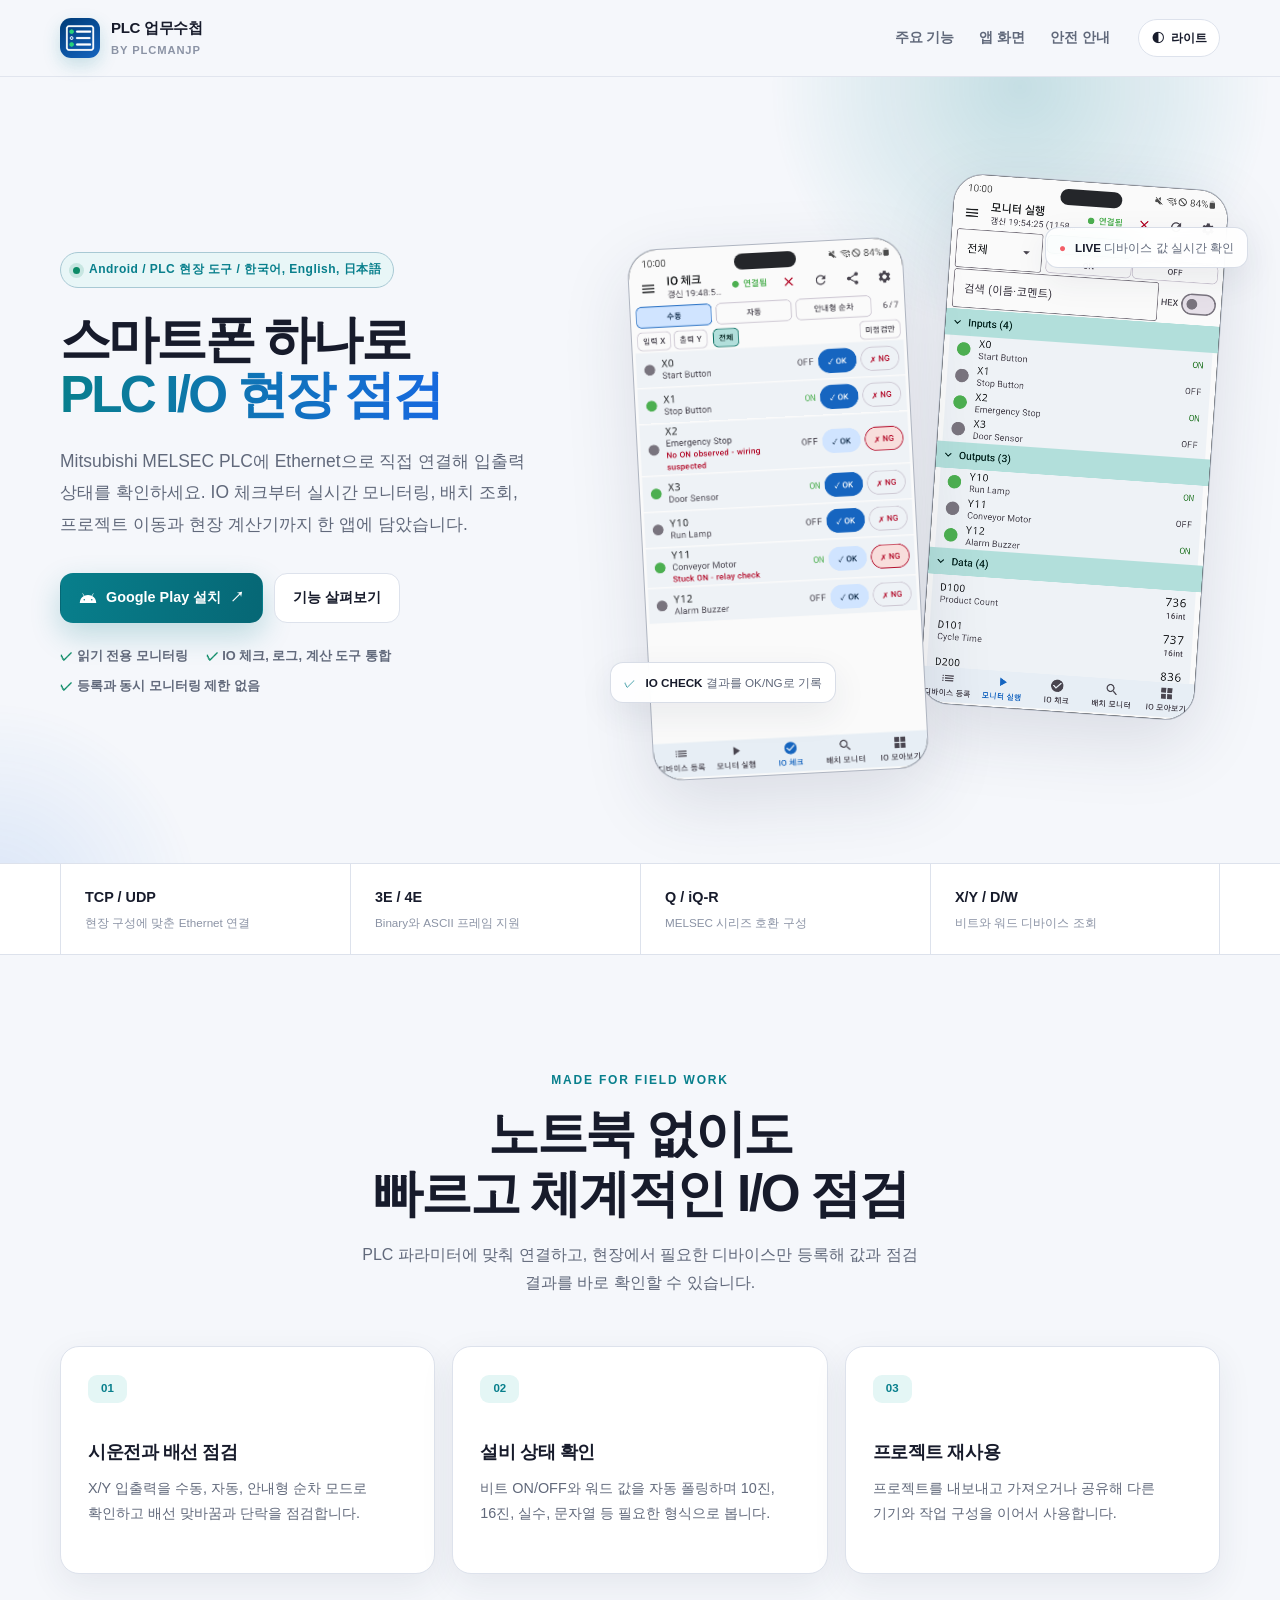
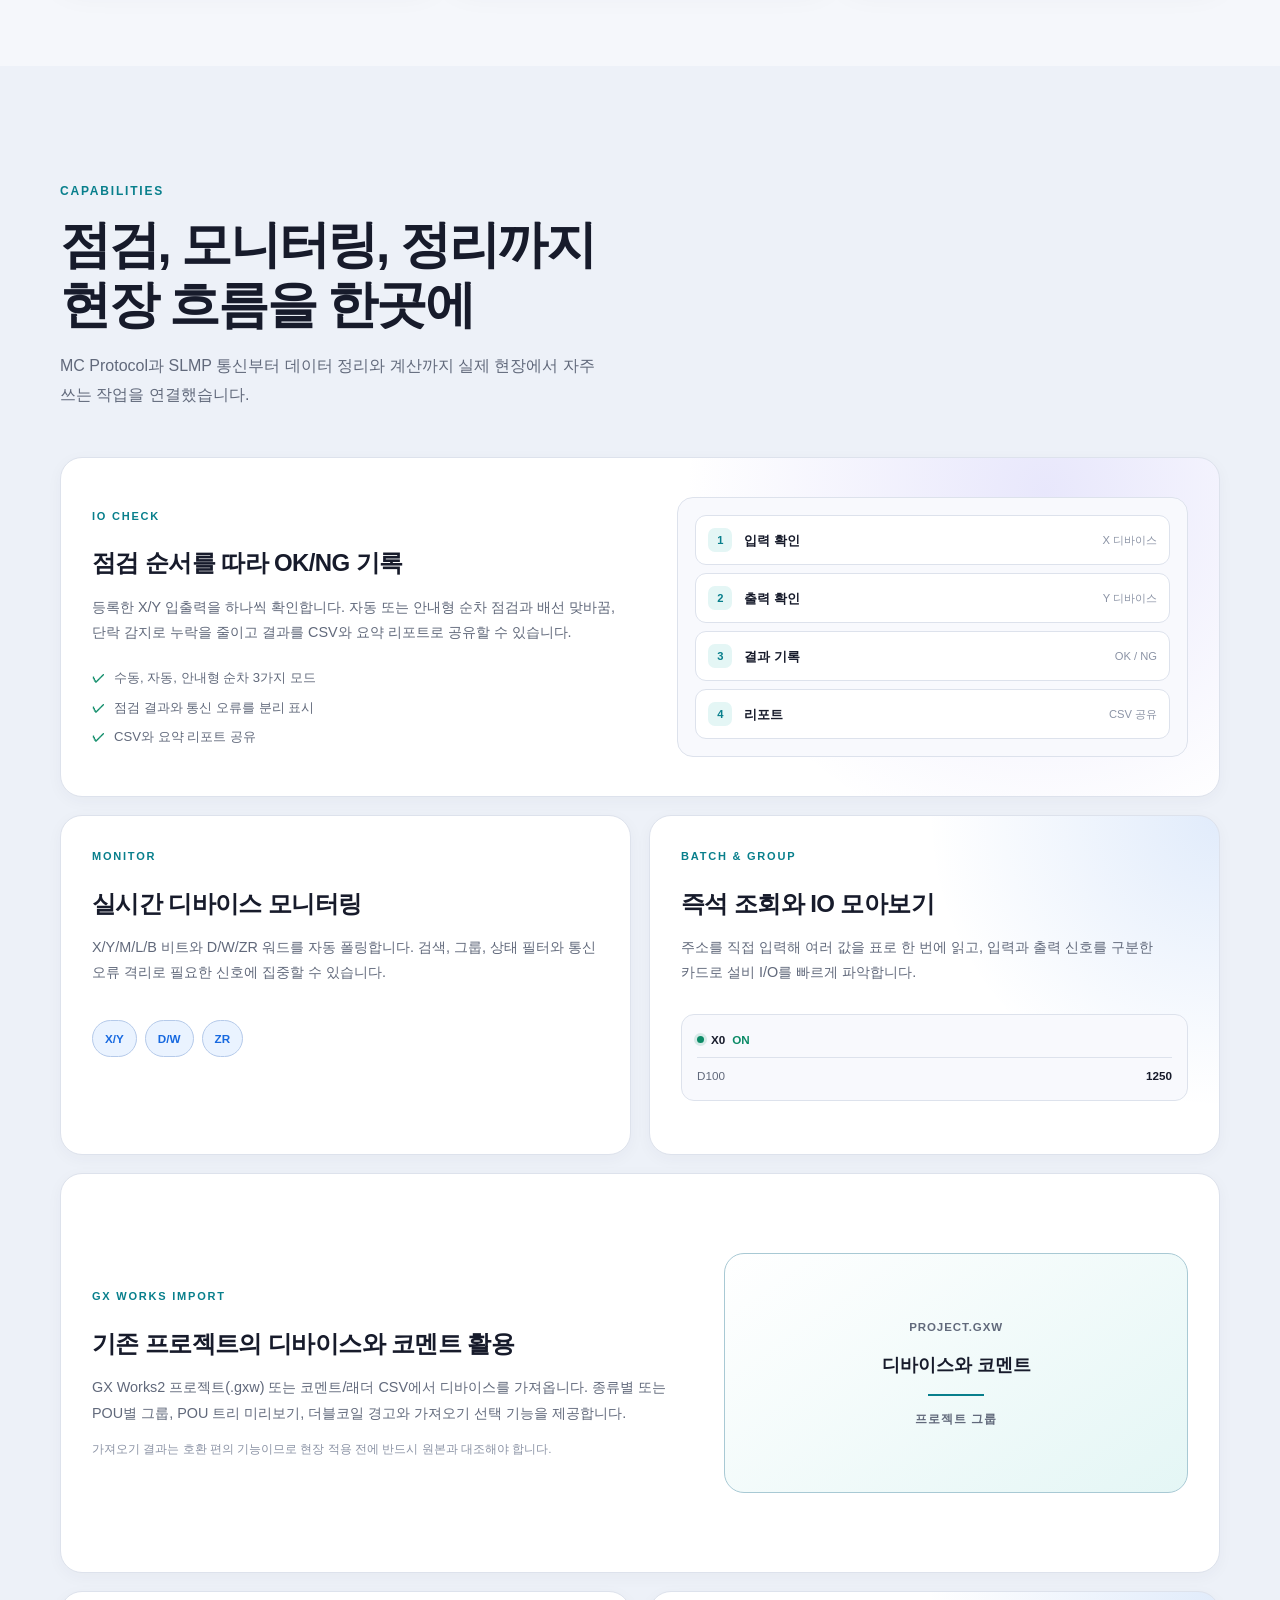
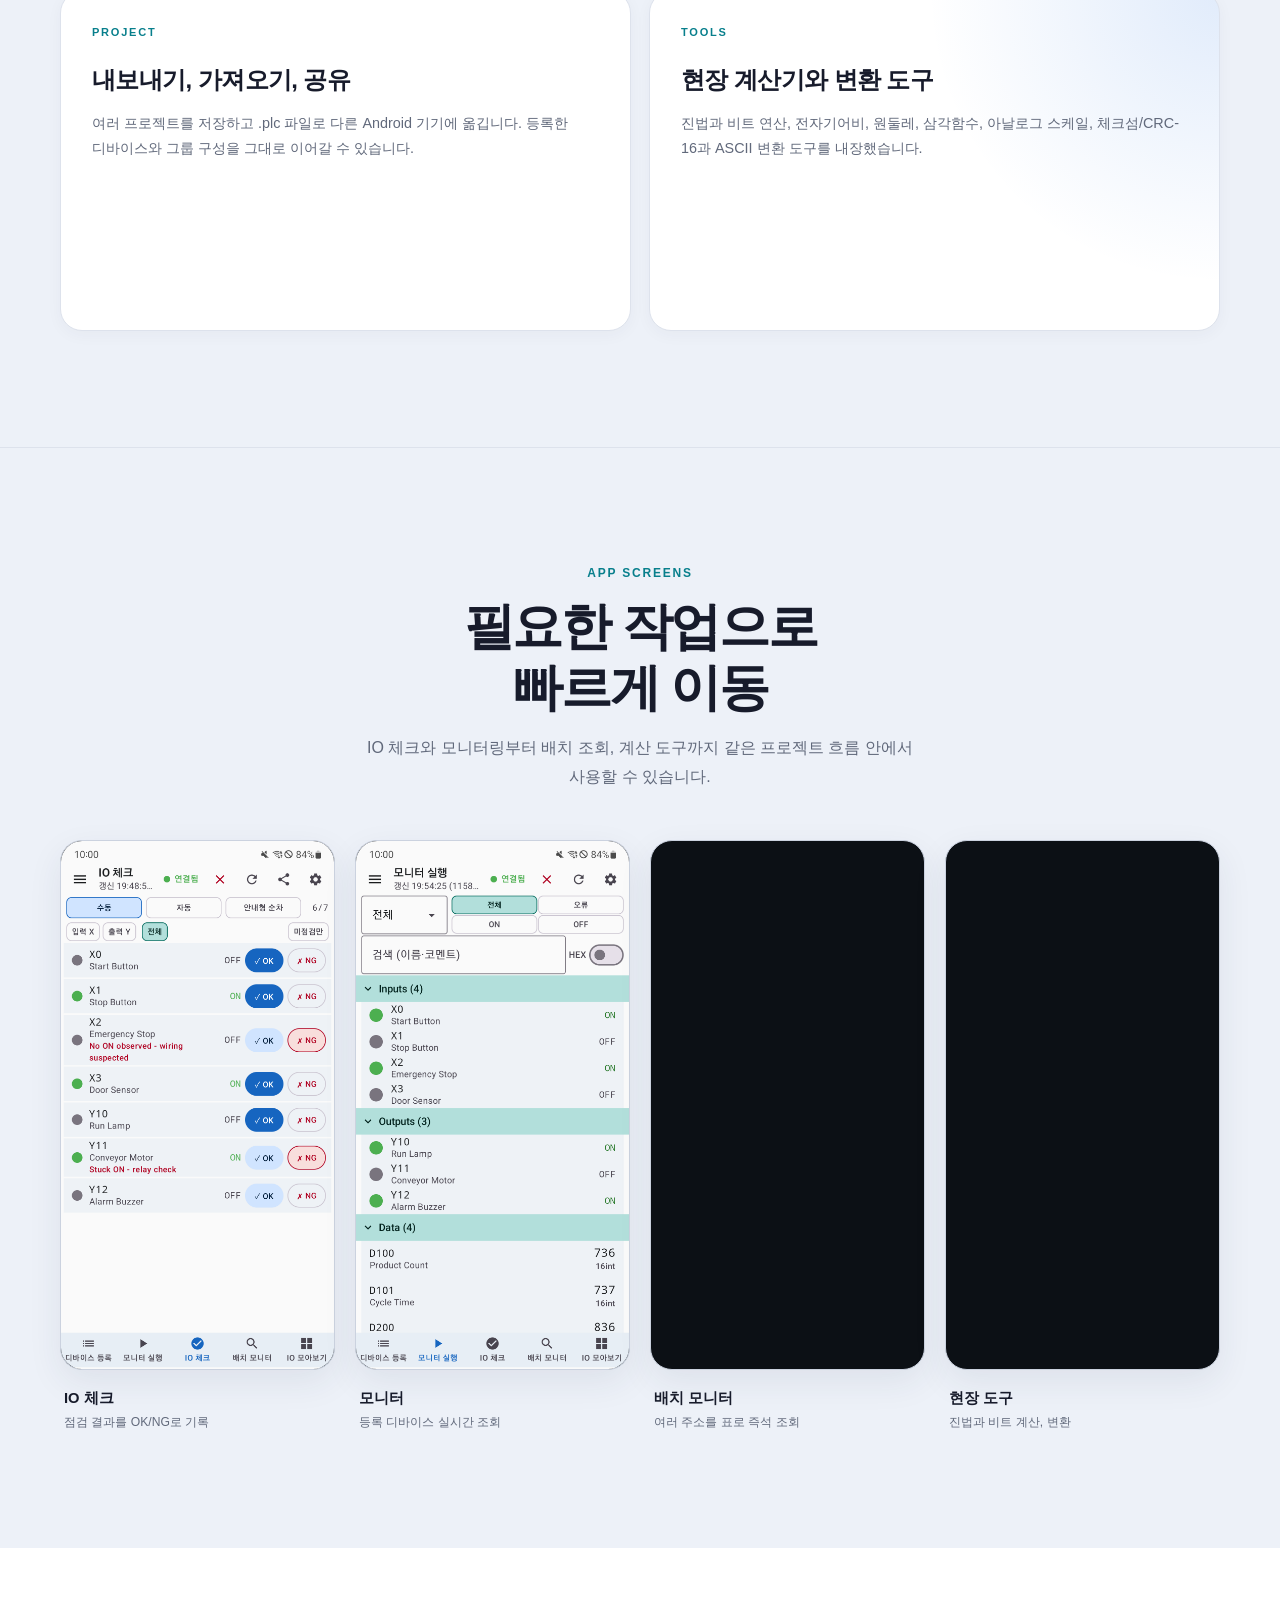
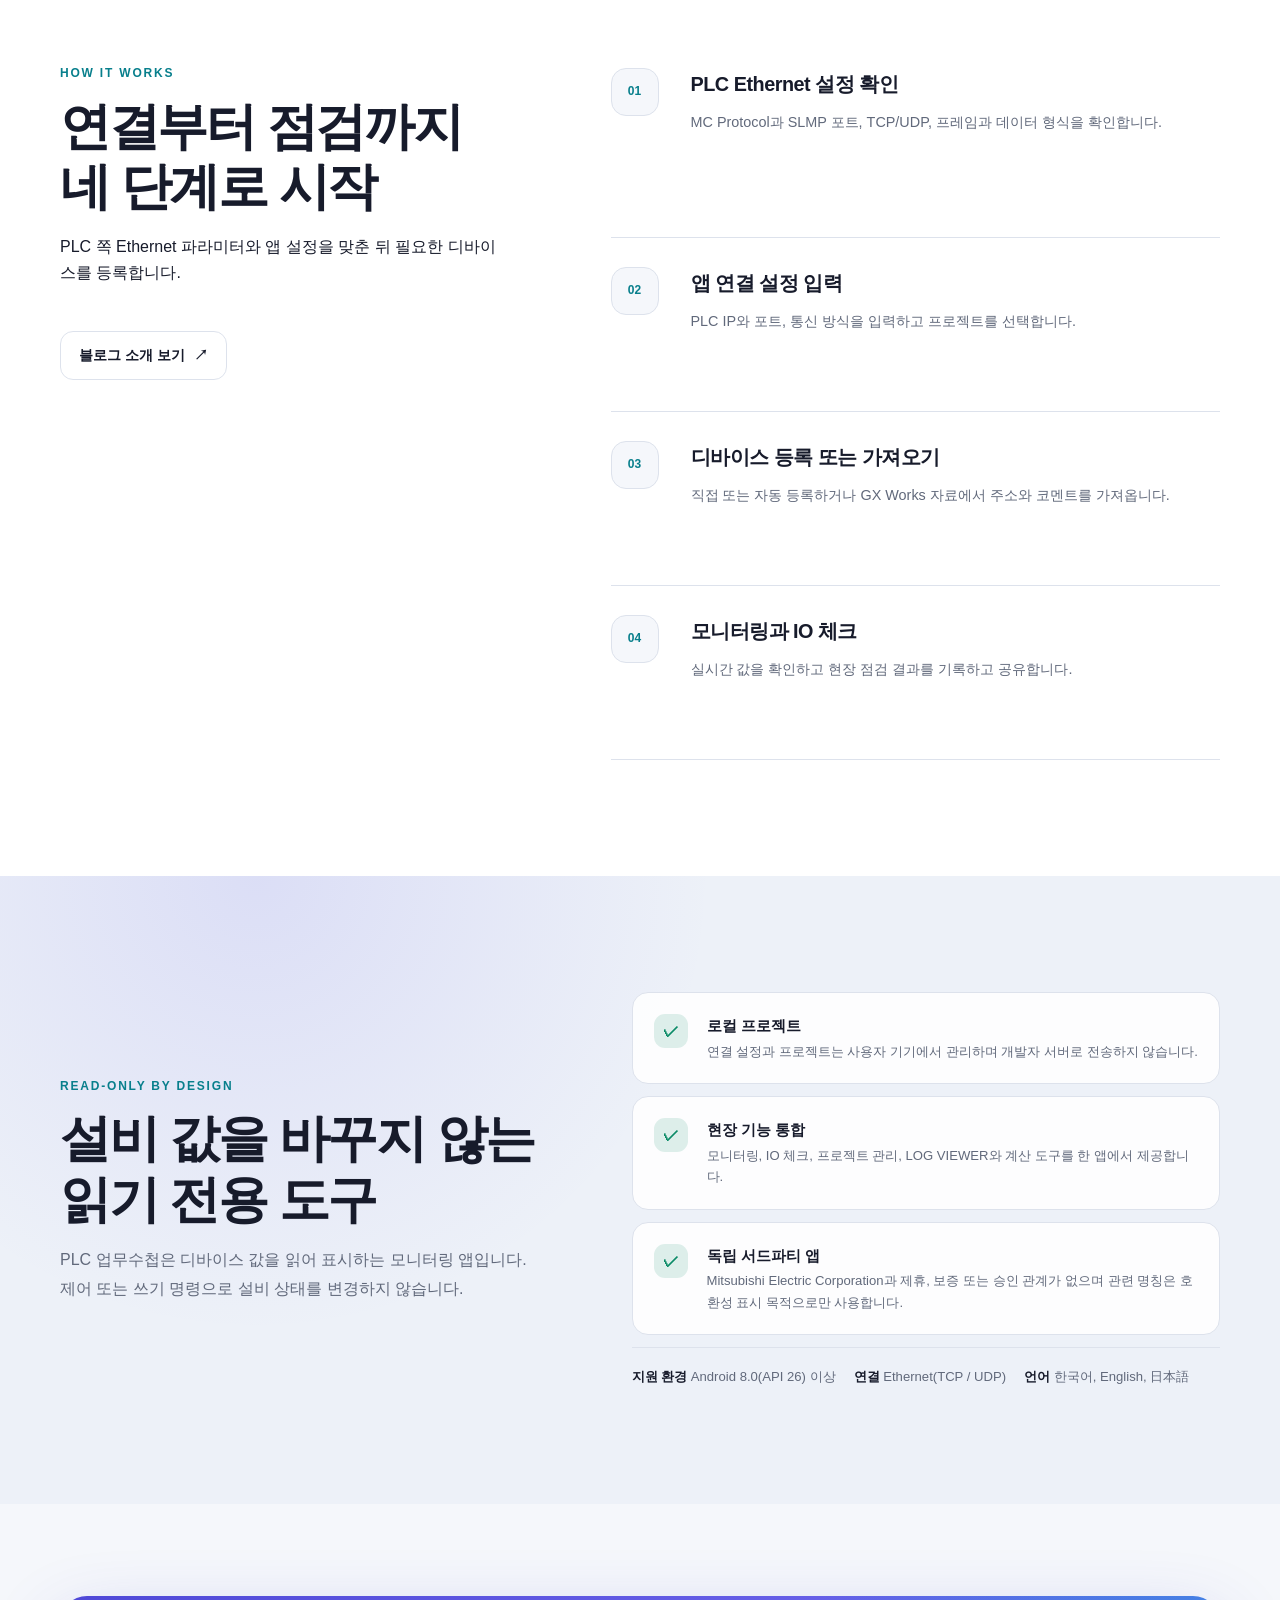
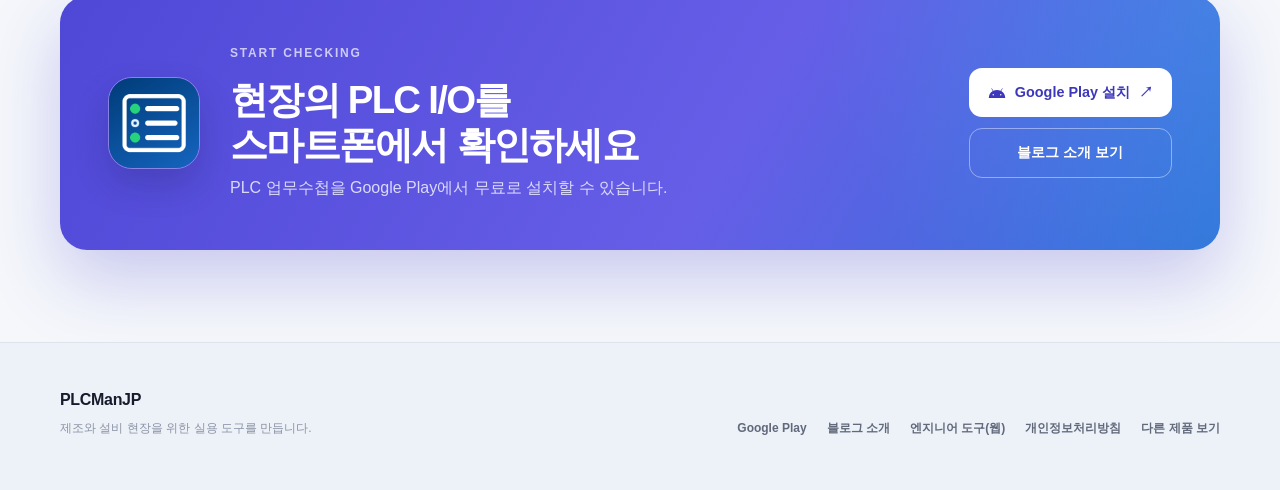
==== index.html @ cfc8a41c "chore: PLC IO Check 독립 랜딩 통합" ====
<!DOCTYPE html>
<html lang="ko">
<head>
<meta charset="utf-8">
<meta http-equiv="Content-Security-Policy" content="default-src 'none'; base-uri 'none'; connect-src 'none'; font-src 'none'; form-action 'none'; frame-src 'none'; img-src 'self'; manifest-src 'none'; media-src 'none'; object-src 'none'; script-src 'self' 'sha256-rlzffrR57UFvE5WlKkU/aTcldxdfx98iFYs80Gjsh/k='; script-src-attr 'none'; style-src 'self'; style-src-attr 'none'; worker-src 'none'">
<meta name="referrer" content="no-referrer">
<meta name="viewport" content="width=device-width, initial-scale=1">
  <meta name="description" content="스마트폰으로 Mitsubishi MELSEC PLC의 I/O를 점검하고 실시간 모니터링하는 Android 앱, PLC 업무수첩을 소개합니다.">
<meta name="theme-color" id="themeColor" content="#f5f7fb">
<meta property="og:site_name" content="PLCManJP">
<meta property="og:locale" content="ko_KR">
  <meta property="og:title" content="PLC 업무수첩 | 현장 PLC I/O 점검과 모니터링">
<meta property="og:description" content="MC Protocol과 SLMP 직접 통신, IO 체크, 배치 모니터, GX Works 가져오기와 현장 계산기까지 하나의 Android 앱에서 사용하세요.">
<meta property="og:type" content="website">
<meta property="og:url" content="https://plcmanjp.github.io/plc-io-check-helper/">
<meta property="og:image" content="https://plcmanjp.github.io/assets/og-plc-io-check-helper.png">
<meta property="og:image:width" content="1200">
<meta property="og:image:height" content="630">
<meta property="og:image:alt" content="스마트폰 하나로 PLC I/O 현장 점검">
<meta name="twitter:card" content="summary_large_image">
  <title>PLC 업무수첩 | 현장 PLC I/O 점검과 모니터링</title>
<link rel="canonical" href="https://plcmanjp.github.io/plc-io-check-helper/">
<link rel="icon" href="./favicon.svg" type="image/svg+xml">
<link rel="icon" href="./assets/app-icon.png" type="image/png">
<link rel="apple-touch-icon" href="./apple-touch-icon.png">
<link rel="stylesheet" href="./assets/product.css?v=20260729">
<link rel="stylesheet" href="./assets/styles.css?v=20260729">
<script src="./assets/theme-init.js"></script>
</head>
<body>
  <a class="skip-link" href="#content">본문으로 바로가기</a>

  <header class="site-header">
    <div class="shell header-inner">
      <a class="brand" href="https://plcmanjp.github.io/" aria-label="PLCManJP 제품 허브로 이동">
        <img src="./assets/app-icon.png" width="40" height="40" alt="">
        <span>
      <strong>PLC 업무수첩</strong>
          <small>by PLCManJP</small>
        </span>
      </a>
      <nav class="top-nav" aria-label="페이지 내 이동">
        <a href="#features">주요 기능</a>
        <a href="#screens">앱 화면</a>
        <a href="#safety">안전 안내</a>
      </nav>
      <button class="theme-button" id="themeButton" type="button" aria-label="테마 전환: 현재 라이트">
        <span aria-hidden="true">◐</span>
        <span id="themeLabel">라이트</span>
      </button>
    </div>
  </header>

  <main id="content">
    <section class="hero plc-hero">
      <div class="hero-glow hero-glow-one" aria-hidden="true"></div>
      <div class="hero-glow hero-glow-two" aria-hidden="true"></div>
      <div class="shell hero-grid">
        <div class="hero-copy">
          <div class="eyebrow"><span class="status-dot"></span> Android / PLC 현장 도구 / 한국어, English, 日本語</div>
          <h1>스마트폰 하나로<br><span>PLC I/O 현장 점검</span></h1>
          <p class="hero-lead">Mitsubishi MELSEC PLC에 Ethernet으로 직접 연결해 입출력 상태를 확인하세요. IO 체크부터 실시간 모니터링, 배치 조회, 프로젝트 이동과 현장 계산기까지 한 앱에 담았습니다.</p>
          <div class="hero-actions">
            <a class="button button-primary" href="https://play.google.com/store/apps/details?id=com.plciocheck.iocheck">
              <svg aria-hidden="true" focusable="false" width="18" height="18" viewBox="0 0 24 24" fill="currentColor"><path d="M17.6 9.48l1.84-3.18a.4.4 0 00-.69-.4l-1.86 3.23a11.4 11.4 0 00-9.78 0L5.25 5.9a.4.4 0 10-.69.4L6.4 9.48A11.3 11.3 0 001 18.5h22a11.3 11.3 0 00-5.4-9.02M7 15.25a1 1 0 110-2 1 1 0 010 2m10 0a1 1 0 110-2 1 1 0 010 2"/></svg>
              Google Play 설치
              <span aria-hidden="true">↗</span>
            </a>
            <a class="button button-secondary" href="#features">기능 살펴보기</a>
          </div>
          <ul class="hero-facts" aria-label="제품 특징">
            <li><span aria-hidden="true">✓</span> 읽기 전용 모니터링</li>
            <li><span aria-hidden="true">✓</span> IO 체크, 로그, 계산 도구 통합</li>
            <li><span aria-hidden="true">✓</span> 등록과 동시 모니터링 제한 없음</li>
          </ul>
        </div>

        <div class="hero-visual plc-visual" aria-label="PLC 업무수첩 앱 화면">
          <div class="phone-stage">
            <div class="phone-frame phone-frame-back">
              <img src="./assets/app-monitor.png" width="1080" height="2090" alt="등록한 PLC 디바이스 값을 실시간으로 표시하는 모니터 화면">
            </div>
            <div class="phone-frame phone-frame-front">
              <img src="./assets/app-iocheck.png" width="1080" height="2090" alt="등록한 입출력을 OK 또는 NG로 점검하는 IO 체크 화면">
            </div>
          </div>
          <div class="floating-card floating-card-top">
            <span class="floating-icon">●</span>
            <span><strong>LIVE</strong> 디바이스 값 실시간 확인</span>
          </div>
          <div class="floating-card floating-card-bottom">
            <span class="floating-icon floating-icon-play">✓</span>
            <span><strong>IO CHECK</strong> 결과를 OK/NG로 기록</span>
          </div>
        </div>
      </div>
    </section>

    <section class="proof-strip" aria-label="지원 범위">
      <div class="shell proof-grid">
        <div><strong>TCP / UDP</strong><span>현장 구성에 맞춘 Ethernet 연결</span></div>
        <div><strong>3E / 4E</strong><span>Binary와 ASCII 프레임 지원</span></div>
        <div><strong>Q / iQ-R</strong><span>MELSEC 시리즈 호환 구성</span></div>
        <div><strong>X/Y / D/W</strong><span>비트와 워드 디바이스 조회</span></div>
      </div>
    </section>

    <section class="section section-intro">
      <div class="shell">
        <div class="section-heading centered">
          <p class="kicker">MADE FOR FIELD WORK</p>
          <h2>노트북 없이도<br>빠르고 체계적인 I/O 점검</h2>
          <p>PLC 파라미터에 맞춰 연결하고, 현장에서 필요한 디바이스만 등록해 값과 점검 결과를 바로 확인할 수 있습니다.</p>
        </div>
        <div class="use-case-grid">
          <article class="use-card">
            <span class="use-number">01</span>
            <h3>시운전과 배선 점검</h3>
            <p>X/Y 입출력을 수동, 자동, 안내형 순차 모드로 확인하고 배선 맞바꿈과 단락을 점검합니다.</p>
          </article>
          <article class="use-card">
            <span class="use-number">02</span>
            <h3>설비 상태 확인</h3>
            <p>비트 ON/OFF와 워드 값을 자동 폴링하며 10진, 16진, 실수, 문자열 등 필요한 형식으로 봅니다.</p>
          </article>
          <article class="use-card">
            <span class="use-number">03</span>
            <h3>프로젝트 재사용</h3>
            <p>프로젝트를 내보내고 가져오거나 공유해 다른 기기와 작업 구성을 이어서 사용합니다.</p>
          </article>
        </div>
      </div>
    </section>

    <section class="section features-section" id="features">
      <div class="shell">
        <div class="section-heading">
          <p class="kicker">CAPABILITIES</p>
          <h2>점검, 모니터링, 정리까지<br>현장 흐름을 한곳에</h2>
          <p>MC Protocol과 SLMP 통신부터 데이터 정리와 계산까지 실제 현장에서 자주 쓰는 작업을 연결했습니다.</p>
        </div>

        <div class="feature-grid">
          <article class="feature-card feature-card-wide feature-card-purple">
            <div class="feature-copy">
              <span class="feature-label">IO CHECK</span>
              <h3>점검 순서를 따라 OK/NG 기록</h3>
              <p>등록한 X/Y 입출력을 하나씩 확인합니다. 자동 또는 안내형 순차 점검과 배선 맞바꿈, 단락 감지로 누락을 줄이고 결과를 CSV와 요약 리포트로 공유할 수 있습니다.</p>
              <ul class="mini-list">
                <li>수동, 자동, 안내형 순차 3가지 모드</li>
                <li>점검 결과와 통신 오류를 분리 표시</li>
                <li>CSV와 요약 리포트 공유</li>
              </ul>
            </div>
            <div class="step-demo" aria-label="IO 체크 흐름 예시">
              <div><span>1</span><b>입력 확인</b><em>X 디바이스</em></div>
              <div><span>2</span><b>출력 확인</b><em>Y 디바이스</em></div>
              <div><span>3</span><b>결과 기록</b><em>OK / NG</em></div>
              <div><span>4</span><b>리포트</b><em>CSV 공유</em></div>
            </div>
          </article>

          <article class="feature-card">
            <span class="feature-label">MONITOR</span>
            <h3>실시간 디바이스 모니터링</h3>
            <p>X/Y/M/L/B 비트와 D/W/ZR 워드를 자동 폴링합니다. 검색, 그룹, 상태 필터와 통신 오류 격리로 필요한 신호에 집중할 수 있습니다.</p>
            <div class="chip-row" aria-hidden="true"><span>X/Y</span><span>D/W</span><span>ZR</span></div>
          </article>

          <article class="feature-card feature-card-blue">
            <span class="feature-label">BATCH &amp; GROUP</span>
            <h3>즉석 조회와 IO 모아보기</h3>
            <p>주소를 직접 입력해 여러 값을 표로 한 번에 읽고, 입력과 출력 신호를 구분한 카드로 설비 I/O를 빠르게 파악합니다.</p>
            <div class="monitor-demo" aria-hidden="true"><span><i></i> X0 <b class="monitor-ok">ON</b></span><span>D100 <b>1250</b></span></div>
          </article>

          <article class="feature-card feature-card-wide media-card">
            <div class="feature-copy">
              <span class="feature-label">GX WORKS IMPORT</span>
              <h3>기존 프로젝트의 디바이스와 코멘트 활용</h3>
              <p>GX Works2 프로젝트(.gxw) 또는 코멘트/래더 CSV에서 디바이스를 가져옵니다. 종류별 또는 POU별 그룹, POU 트리 미리보기, 더블코일 경고와 가져오기 선택 기능을 제공합니다.</p>
              <p class="feature-note">가져오기 결과는 호환 편의 기능이므로 현장 적용 전에 반드시 원본과 대조해야 합니다.</p>
            </div>
            <div class="import-panel" aria-hidden="true">
              <span>PROJECT.GXW</span>
              <strong>디바이스와 코멘트</strong>
              <i></i>
              <span>프로젝트 그룹</span>
            </div>
          </article>

          <article class="feature-card">
            <span class="feature-label">PROJECT</span>
            <h3>내보내기, 가져오기, 공유</h3>
            <p>여러 프로젝트를 저장하고 .plc 파일로 다른 Android 기기에 옮깁니다. 등록한 디바이스와 그룹 구성을 그대로 이어갈 수 있습니다.</p>
          </article>

          <article class="feature-card feature-card-blue">
            <span class="feature-label">TOOLS</span>
            <h3>현장 계산기와 변환 도구</h3>
            <p>진법과 비트 연산, 전자기어비, 원둘레, 삼각함수, 아날로그 스케일, 체크섬/CRC-16과 ASCII 변환 도구를 내장했습니다.</p>
          </article>
        </div>
      </div>
    </section>

    <section class="section screens-section" id="screens">
      <div class="shell">
        <div class="section-heading centered">
          <p class="kicker">APP SCREENS</p>
          <h2>필요한 작업으로<br>빠르게 이동</h2>
          <p>IO 체크와 모니터링부터 배치 조회, 계산 도구까지 같은 프로젝트 흐름 안에서 사용할 수 있습니다.</p>
        </div>
        <div class="screen-grid">
          <figure><div><img src="./assets/app-iocheck.png" width="1080" height="2090" loading="lazy" alt="IO 체크 화면"></div><figcaption><strong>IO 체크</strong><span>점검 결과를 OK/NG로 기록</span></figcaption></figure>
          <figure><div><img src="./assets/app-monitor.png" width="1080" height="2090" loading="lazy" alt="디바이스 모니터 화면"></div><figcaption><strong>모니터</strong><span>등록 디바이스 실시간 조회</span></figcaption></figure>
          <figure><div><img src="./assets/app-batch.png" width="1080" height="2090" loading="lazy" alt="배치 모니터 화면"></div><figcaption><strong>배치 모니터</strong><span>여러 주소를 표로 즉석 조회</span></figcaption></figure>
          <figure><div><img src="./assets/app-tools.png" width="1080" height="2090" loading="lazy" alt="프로그래머 계산기 화면"></div><figcaption><strong>현장 도구</strong><span>진법과 비트 계산, 변환</span></figcaption></figure>
        </div>
      </div>
    </section>

    <section class="section workflow-section">
      <div class="shell workflow-grid">
        <div class="section-heading sticky-heading">
          <p class="kicker">HOW IT WORKS</p>
          <h2>연결부터 점검까지<br>네 단계로 시작</h2>
          <p>PLC 쪽 Ethernet 파라미터와 앱 설정을 맞춘 뒤 필요한 디바이스를 등록합니다.</p>
          <a class="button button-secondary" href="https://plcman.tistory.com/236">블로그 소개 보기 <span aria-hidden="true">↗</span></a>
        </div>
        <ol class="workflow-list">
          <li><span>01</span><div><h3>PLC Ethernet 설정 확인</h3><p>MC Protocol과 SLMP 포트, TCP/UDP, 프레임과 데이터 형식을 확인합니다.</p></div></li>
          <li><span>02</span><div><h3>앱 연결 설정 입력</h3><p>PLC IP와 포트, 통신 방식을 입력하고 프로젝트를 선택합니다.</p></div></li>
          <li><span>03</span><div><h3>디바이스 등록 또는 가져오기</h3><p>직접 또는 자동 등록하거나 GX Works 자료에서 주소와 코멘트를 가져옵니다.</p></div></li>
          <li><span>04</span><div><h3>모니터링과 IO 체크</h3><p>실시간 값을 확인하고 현장 점검 결과를 기록하고 공유합니다.</p></div></li>
        </ol>
      </div>
    </section>

    <section class="section trust-section" id="safety">
      <div class="shell trust-grid">
        <div class="trust-copy">
          <p class="kicker">READ-ONLY BY DESIGN</p>
          <h2>설비 값을 바꾸지 않는<br>읽기 전용 도구</h2>
          <p>PLC 업무수첩은 디바이스 값을 읽어 표시하는 모니터링 앱입니다. 제어 또는 쓰기 명령으로 설비 상태를 변경하지 않습니다.</p>
        </div>
        <div class="trust-list">
          <div><span aria-hidden="true">✓</span><p><strong>로컬 프로젝트</strong>연결 설정과 프로젝트는 사용자 기기에서 관리하며 개발자 서버로 전송하지 않습니다.</p></div>
          <div><span aria-hidden="true">✓</span><p><strong>현장 기능 통합</strong>모니터링, IO 체크, 프로젝트 관리, LOG VIEWER와 계산 도구를 한 앱에서 제공합니다.</p></div>
          <div><span aria-hidden="true">✓</span><p><strong>독립 서드파티 앱</strong>Mitsubishi Electric Corporation과 제휴, 보증 또는 승인 관계가 없으며 관련 명칭은 호환성 표시 목적으로만 사용합니다.</p></div>
          <p class="env-note"><span><b>지원 환경</b> Android 8.0(API 26) 이상</span><span><b>연결</b> Ethernet(TCP / UDP)</span><span><b>언어</b> 한국어, English, 日本語</span></p>
        </div>
      </div>
    </section>

    <section class="final-cta">
      <div class="shell final-card">
        <img src="./assets/app-icon.png" width="92" height="92" alt="">
        <div>
          <p class="kicker">START CHECKING</p>
          <h2>현장의 PLC I/O를<br>스마트폰에서 확인하세요</h2>
        <p>PLC 업무수첩을 Google Play에서 무료로 설치할 수 있습니다.</p>
        </div>
        <div class="final-actions">
          <a class="button button-light" href="https://play.google.com/store/apps/details?id=com.plciocheck.iocheck"><svg aria-hidden="true" focusable="false" width="18" height="18" viewBox="0 0 24 24" fill="currentColor"><path d="M17.6 9.48l1.84-3.18a.4.4 0 00-.69-.4l-1.86 3.23a11.4 11.4 0 00-9.78 0L5.25 5.9a.4.4 0 10-.69.4L6.4 9.48A11.3 11.3 0 001 18.5h22a11.3 11.3 0 00-5.4-9.02M7 15.25a1 1 0 110-2 1 1 0 010 2m10 0a1 1 0 110-2 1 1 0 010 2"/></svg>Google Play 설치 <span aria-hidden="true">↗</span></a>
          <a class="button button-outline-light" href="https://plcman.tistory.com/236">블로그 소개 보기</a>
        </div>
      </div>
    </section>
  </main>

  <footer class="site-footer">
    <div class="shell footer-grid">
      <div>
        <a class="footer-brand" href="https://plcmanjp.github.io/">PLCManJP</a>
        <p>제조와 설비 현장을 위한 실용 도구를 만듭니다.</p>
      </div>
      <div class="footer-links">
        <a href="https://play.google.com/store/apps/details?id=com.plciocheck.iocheck">Google Play</a>
        <a href="https://plcman.tistory.com/236">블로그 소개</a>
        <a href="https://plcmanjp.github.io/engineer-tool/">엔지니어 도구(웹)</a>
        <a href="https://plcmanjp.github.io/plc-io-check-helper/privacy/">개인정보처리방침</a>
        <a href="https://plcmanjp.github.io/">다른 제품 보기</a>
      </div>
    </div>
  </footer>
  <script type="application/ld+json">
  {
    "@context": "https://schema.org",
    "@graph": [
      {
        "@type": "SoftwareApplication",
        "name": "PLC 업무수첩",
        "url": "https://plcmanjp.github.io/plc-io-check-helper/",
        "applicationCategory": "UtilitiesApplication",
        "operatingSystem": "Android 8.0+",
        "inLanguage": ["ko", "en", "ja"],
        "description": "Mitsubishi MELSEC PLC에 Ethernet으로 직접 연결해 디바이스 I/O를 점검하고 실시간으로 모니터링하는 읽기 전용 Android 앱.",
        "image": "https://plcmanjp.github.io/assets/og-plc-io-check-helper.png",
        "installUrl": "https://play.google.com/store/apps/details?id=com.plciocheck.iocheck",
        "offers": { "@type": "Offer", "price": "0", "priceCurrency": "KRW" },
        "author": { "@type": "Person", "name": "PLCManJP", "url": "https://plcmanjp.github.io/" }
      },
      {
        "@type": "BreadcrumbList",
        "itemListElement": [
          { "@type": "ListItem", "position": 1, "name": "PLCManJP", "item": "https://plcmanjp.github.io/" },
          { "@type": "ListItem", "position": 2, "name": "PLC 업무수첩", "item": "https://plcmanjp.github.io/plc-io-check-helper/" }
        ]
      }
    ]
  }
  </script>
  <script src="./assets/theme.js"></script>
</body>
</html>
---- assets/product.css ----
/* 제품 상세 페이지 공용 셸 — 부모(수퍼바이저) 소유.
   브랜드 색·제품 전용 블록은 각 <slug>/assets/styles.css 가 덮어쓴다.
   운영 규칙: .agents/wiki/dev-landing/README.md */

:root {
  color-scheme: light;
  --page: #f5f7fb;
  --page-alt: #edf1f8;
  --surface: #ffffff;
  --surface-soft: #f8f9fd;
  --ink: #171b2b;
  --muted: #61697b;
  --faint: #8b93a5;
  --line: #dde2ec;
  --line-strong: #cbd2df;
  --blue: #1769e0;
  --blue-soft: #eaf3ff;
  --success: #0c8b67;
  --shadow: 0 24px 70px rgba(42, 48, 80, .13);
  --shadow-soft: 0 12px 34px rgba(42, 48, 80, .08);
  --header: rgba(245, 247, 251, .86);
}

:root[data-theme="dark"] {
  color-scheme: dark;
  --page: #0e1119;
  --page-alt: #121722;
  --surface: #171c27;
  --surface-soft: #1b2130;
  --ink: #f1f3f8;
  --muted: #aab2c2;
  --faint: #858fa2;
  --line: #2a3242;
  --line-strong: #3a4559;
  --blue: #64a4ff;
  --blue-soft: #172b48;
  --success: #52d7ad;
  --shadow: 0 24px 70px rgba(0, 0, 0, .34);
  --shadow-soft: 0 12px 34px rgba(0, 0, 0, .24);
  --header: rgba(14, 17, 25, .86);
}

* {
  box-sizing: border-box;
}

html {
  scroll-behavior: smooth;
}

body {
  margin: 0;
  min-width: 320px;
  background: var(--page);
  color: var(--ink);
  font-family: -apple-system, BlinkMacSystemFont, "Segoe UI", "Apple SD Gothic Neo", "Malgun Gothic", sans-serif;
  line-height: 1.65;
  -webkit-font-smoothing: antialiased;
}

img {
  display: block;
  height: auto;
  max-width: 100%;
}

a {
  color: inherit;
  text-decoration: none;
}

button {
  font: inherit;
}

.shell {
  width: min(1160px, calc(100% - 44px));
  margin: 0 auto;
}

.skip-link {
  position: fixed;
  top: 12px;
  left: 12px;
  z-index: 100;
  padding: 10px 14px;
  border-radius: 10px;
  background: var(--ink);
  color: var(--page);
  transform: translateY(-150%);
}

.skip-link:focus {
  transform: translateY(0);
}

.site-header {
  position: sticky;
  top: 0;
  z-index: 30;
  border-bottom: 1px solid color-mix(in srgb, var(--line) 80%, transparent);
  background: var(--header);
  backdrop-filter: blur(18px);
}

.header-inner {
  min-height: 76px;
  display: flex;
  align-items: center;
  gap: 28px;
}

.brand {
  display: inline-flex;
  align-items: center;
  gap: 11px;
  min-width: 0;
}

.brand img {
  flex: 0 0 auto;
  border-radius: 11px;
  box-shadow: 0 7px 18px rgba(91, 85, 231, .2);
}

.brand span {
  display: flex;
  flex-direction: column;
  min-width: 0;
}

.brand strong {
  overflow: hidden;
  font-size: .94rem;
  letter-spacing: -.02em;
  text-overflow: ellipsis;
  white-space: nowrap;
}

.brand small {
  color: var(--faint);
  font-size: .7rem;
  font-weight: 700;
  letter-spacing: .08em;
  text-transform: uppercase;
}

.top-nav {
  display: flex;
  align-items: center;
  gap: 25px;
  margin-left: auto;
  color: var(--muted);
  font-size: .86rem;
  font-weight: 650;
}

.top-nav a:hover {
  color: var(--ink);
}

.theme-button {
  display: inline-flex;
  align-items: center;
  gap: 7px;
  min-width: 82px;
  justify-content: center;
  border: 1px solid var(--line);
  border-radius: 999px;
  padding: 8px 12px;
  background: var(--surface);
  color: var(--ink);
  cursor: pointer;
  font-size: .78rem;
  font-weight: 700;
}

.theme-button:hover {
  border-color: var(--brand);
}

.theme-button:focus-visible,
a:focus-visible,
button:focus-visible {
  outline: 3px solid color-mix(in srgb, var(--brand) 30%, transparent);
  outline-offset: 3px;
}

.hero {
  position: relative;
  overflow: hidden;
  padding: 92px 0 84px;
}

.hero-glow {
  position: absolute;
  border-radius: 50%;
  filter: blur(1px);
  pointer-events: none;
}

.hero-glow-one {
  width: 520px;
  height: 520px;
  top: -250px;
  right: 0;
  background: radial-gradient(circle, rgba(91, 85, 231, .18), transparent 68%);
}

.hero-glow-two {
  width: 440px;
  height: 440px;
  left: -230px;
  bottom: -270px;
  background: radial-gradient(circle, rgba(23, 105, 224, .12), transparent 68%);
}

.hero-grid {
  position: relative;
  display: grid;
  grid-template-columns: minmax(0, .92fr) minmax(480px, 1.08fr);
  align-items: center;
  gap: 72px;
}

.eyebrow,
.kicker {
  margin: 0;
  color: var(--brand);
  font-size: .75rem;
  font-weight: 800;
  letter-spacing: .15em;
  text-transform: uppercase;
}

.eyebrow {
  display: inline-flex;
  align-items: center;
  gap: 9px;
  padding: 7px 12px;
  border: 1px solid color-mix(in srgb, var(--brand) 25%, var(--line));
  border-radius: 999px;
  background: color-mix(in srgb, var(--brand-soft) 72%, transparent);
  letter-spacing: .04em;
  text-transform: none;
}

.status-dot {
  width: 7px;
  height: 7px;
  border-radius: 50%;
  background: var(--success);
  box-shadow: 0 0 0 4px color-mix(in srgb, var(--success) 15%, transparent);
}

.hero h1 {
  margin: 24px 0 23px;
  font-size: clamp(2.65rem, 5.1vw, 4.65rem);
  line-height: 1.08;
  letter-spacing: -.055em;
  text-wrap: balance;
  word-break: keep-all;
  overflow-wrap: normal;
}

.hero h1 span {
  background: linear-gradient(100deg, var(--brand), var(--blue));
  background-clip: text;
  color: transparent;
}

.hero-lead {
  max-width: 590px;
  margin: 0;
  color: var(--muted);
  font-size: 1.09rem;
  line-height: 1.82;
  word-break: keep-all;
}

.hero-actions,
.final-actions {
  display: flex;
  flex-wrap: wrap;
  gap: 11px;
  margin-top: 32px;
}

.button {
  display: inline-flex;
  min-height: 48px;
  align-items: center;
  justify-content: center;
  gap: 9px;
  border: 1px solid transparent;
  border-radius: 13px;
  padding: 12px 18px;
  font-size: .9rem;
  font-weight: 750;
  transition: transform .16s ease, border-color .16s ease, background .16s ease;
}

.button:hover {
  transform: translateY(-2px);
}

.button-primary {
  background: linear-gradient(100deg, var(--brand), var(--brand-strong));
  color: #fff;
  box-shadow: 0 12px 30px rgba(91, 85, 231, .24);
}

.button-secondary {
  border-color: var(--line);
  background: var(--surface);
  color: var(--ink);
}

.button-secondary:hover {
  border-color: var(--brand);
}

.hero-facts {
  display: flex;
  flex-wrap: wrap;
  gap: 9px 18px;
  margin: 22px 0 0;
  padding: 0;
  color: var(--muted);
  font-size: .8rem;
  font-weight: 650;
  list-style: none;
}

.hero-facts span {
  color: var(--success);
}

.hero-visual {
  position: relative;
}

.window-shell {
  overflow: hidden;
  border: 1px solid var(--line-strong);
  border-radius: 20px;
  background: var(--surface);
  box-shadow: var(--shadow);
}

.window-bar {
  display: flex;
  align-items: center;
  gap: 6px;
  height: 38px;
  padding: 0 14px;
  border-bottom: 1px solid var(--line);
  background: var(--surface-soft);
}

.window-dot {
  width: 8px;
  height: 8px;
  border-radius: 50%;
  background: #d6d9e1;
}

.window-dot:first-child {
  background: #ff7e73;
}

.window-dot:nth-child(2) {
  background: #f3c950;
}

.window-dot:nth-child(3) {
  background: #54c883;
}

.window-title {
  margin-left: 7px;
  color: var(--faint);
  font-size: .68rem;
}

.window-shell img {
  width: 100%;
  height: auto;
  object-fit: contain;
}

.floating-card {
  position: absolute;
  display: flex;
  align-items: center;
  gap: 9px;
  border: 1px solid color-mix(in srgb, var(--line-strong) 74%, transparent);
  border-radius: 13px;
  padding: 10px 13px;
  background: color-mix(in srgb, var(--surface) 92%, transparent);
  box-shadow: var(--shadow-soft);
  color: var(--muted);
  font-size: .73rem;
  backdrop-filter: blur(14px);
}

.floating-card strong {
  color: var(--ink);
}

.floating-card-top {
  top: 58px;
  right: -28px;
}

.floating-card-bottom {
  bottom: 36px;
  left: -33px;
}

.floating-icon {
  color: #f35f68;
}

.floating-icon-play {
  color: var(--brand);
}

.proof-strip {
  border-top: 1px solid var(--line);
  border-bottom: 1px solid var(--line);
  background: var(--surface);
}

.proof-grid {
  display: grid;
  grid-template-columns: repeat(4, 1fr);
}

.proof-grid div {
  padding: 22px 24px;
  border-left: 1px solid var(--line);
}

.proof-grid div:last-child {
  border-right: 1px solid var(--line);
}

.proof-grid strong,
.proof-grid span {
  display: block;
}

.proof-grid strong {
  margin-bottom: 3px;
  font-size: .9rem;
}

.proof-grid span {
  color: var(--faint);
  font-size: .73rem;
}

.section {
  padding: 116px 0;
}

.section-intro {
  padding-bottom: 92px;
}

.section-heading {
  max-width: 570px;
  margin-bottom: 48px;
}

.section-heading.centered {
  margin-right: auto;
  margin-left: auto;
  text-align: center;
}

.section-heading h2,
.trust-copy h2,
.final-card h2 {
  margin: 13px 0 16px;
  font-size: clamp(2rem, 4vw, 3.2rem);
  line-height: 1.18;
  letter-spacing: -.045em;
  word-break: keep-all;
}

.section-heading > p:last-child,
.trust-copy > p:last-child {
  margin: 0;
  color: var(--muted);
  font-size: 1rem;
  line-height: 1.8;
  word-break: keep-all;
}

.use-case-grid {
  display: grid;
  grid-template-columns: repeat(3, 1fr);
  gap: 17px;
}

.use-card {
  min-height: 228px;
  padding: 27px;
  border: 1px solid var(--line);
  border-radius: 19px;
  background: var(--surface);
  box-shadow: var(--shadow-soft);
}

.use-number {
  display: inline-flex;
  width: 39px;
  height: 28px;
  align-items: center;
  justify-content: center;
  margin-bottom: 34px;
  border-radius: 9px;
  background: var(--brand-soft);
  color: var(--brand);
  font-size: .72rem;
  font-weight: 800;
}

.use-card h3,
.feature-card h3,
.workflow-list h3 {
  margin: 0 0 9px;
  font-size: 1.14rem;
  letter-spacing: -.025em;
}

.use-card p,
.feature-card > p,
.feature-copy > p,
.workflow-list p {
  margin: 0;
  color: var(--muted);
  font-size: .9rem;
  line-height: 1.75;
  word-break: keep-all;
}

.features-section {
  background: var(--page-alt);
}

.feature-grid {
  display: grid;
  grid-template-columns: repeat(2, 1fr);
  gap: 18px;
}

.feature-card {
  overflow: hidden;
  min-height: 340px;
  padding: 31px;
  border: 1px solid var(--line);
  border-radius: 22px;
  background: var(--surface);
  box-shadow: 0 4px 16px rgba(42, 48, 80, .04);
}

.feature-card-wide {
  grid-column: 1 / -1;
}

.feature-card-purple {
  display: grid;
  grid-template-columns: 1fr .95fr;
  align-items: center;
  gap: 48px;
  background:
    radial-gradient(circle at 85% 10%, rgba(91, 85, 231, .14), transparent 35%),
    var(--surface);
}

.feature-card-blue {
  background:
    radial-gradient(circle at 100% 0, rgba(23, 105, 224, .13), transparent 44%),
    var(--surface);
}

.feature-label {
  display: block;
  margin-bottom: 18px;
  color: var(--brand);
  font-size: .69rem;
  font-weight: 850;
  letter-spacing: .16em;
}

.feature-card h3 {
  margin-bottom: 12px;
  font-size: 1.5rem;
}

.mini-list {
  display: grid;
  gap: 8px;
  margin: 22px 0 0;
  padding: 0;
  color: var(--muted);
  font-size: .82rem;
  list-style: none;
}

.mini-list li::before {
  content: "✓";
  margin-right: 9px;
  color: var(--success);
  font-weight: 800;
}

.step-demo {
  display: grid;
  gap: 8px;
  padding: 17px;
  border: 1px solid var(--line);
  border-radius: 16px;
  background: var(--surface-soft);
}

.step-demo div {
  display: grid;
  grid-template-columns: 26px 1fr auto;
  align-items: center;
  gap: 10px;
  padding: 12px;
  border: 1px solid var(--line);
  border-radius: 11px;
  background: var(--surface);
}

.step-demo span {
  display: inline-flex;
  width: 24px;
  height: 24px;
  align-items: center;
  justify-content: center;
  border-radius: 7px;
  background: var(--brand-soft);
  color: var(--brand);
  font-size: .7rem;
  font-weight: 800;
}

.step-demo b {
  font-size: .8rem;
}

.step-demo em {
  color: var(--faint);
  font-size: .7rem;
  font-style: normal;
}

.logic-map {
  position: relative;
  display: grid;
  grid-template-columns: 1fr 1fr;
  gap: 11px;
  margin-top: 34px;
}

.logic-map span {
  padding: 12px 13px;
  border: 1px solid var(--line);
  border-radius: 10px;
  background: var(--surface-soft);
  color: var(--muted);
  font-size: .75rem;
  font-weight: 700;
  text-align: center;
}

.logic-map span:first-child {
  grid-column: 1 / -1;
  border-color: color-mix(in srgb, var(--brand) 30%, var(--line));
  color: var(--brand);
}

.logic-map .logic-success {
  color: var(--success);
}

.logic-map .logic-fallback {
  color: var(--blue);
}

.logic-map i {
  position: absolute;
  top: 43px;
  left: 50%;
  width: 1px;
  height: 13px;
  background: var(--line-strong);
}

.chip-row {
  display: flex;
  flex-wrap: wrap;
  gap: 8px;
  margin-top: 34px;
}

.chip-row span {
  padding: 8px 12px;
  border: 1px solid color-mix(in srgb, var(--blue) 20%, var(--line));
  border-radius: 999px;
  background: var(--blue-soft);
  color: var(--blue);
  font-size: .73rem;
  font-weight: 700;
}

.media-card {
  display: grid;
  grid-template-columns: 1.12fr .88fr;
  align-items: center;
  gap: 42px;
  min-height: 400px;
}

.media-card-reverse {
  grid-template-columns: .88fr 1.12fr;
}

.media-image {
  overflow: hidden;
  border: 1px solid var(--line-strong);
  border-radius: 16px;
  background: var(--surface-soft);
  box-shadow: var(--shadow-soft);
}

.media-image img {
  width: 100%;
  height: auto;
  object-fit: contain;
  object-position: center;
}

.feature-note {
  margin-top: 13px !important;
  color: var(--faint) !important;
  font-size: .74rem !important;
}

.text-link {
  display: inline-flex;
  align-items: center;
  gap: 6px;
  margin-top: 21px;
  color: var(--brand);
  font-size: .83rem;
  font-weight: 750;
}

.text-link:hover {
  gap: 10px;
}

.monitor-demo {
  display: grid;
  gap: 8px;
  margin-top: 28px;
  padding: 15px;
  border: 1px solid var(--line);
  border-radius: 13px;
  background: var(--surface-soft);
}

.monitor-demo span {
  display: flex;
  justify-content: space-between;
  color: var(--muted);
  font-size: .73rem;
}

.monitor-demo span:first-child {
  justify-content: flex-start;
  align-items: center;
  gap: 7px;
  padding-bottom: 8px;
  border-bottom: 1px solid var(--line);
  color: var(--ink);
  font-weight: 700;
}

.monitor-demo i {
  width: 7px;
  height: 7px;
  border-radius: 50%;
  background: var(--success);
  box-shadow: 0 0 0 3px color-mix(in srgb, var(--success) 14%, transparent);
}

.monitor-demo b {
  color: var(--ink);
}

.monitor-demo .monitor-ok {
  color: var(--success);
}

.dot-grid {
  display: grid;
  grid-template-columns: repeat(4, 16px);
  gap: 18px 23px;
  margin-top: 40px;
}

.dot-grid i {
  width: 16px;
  height: 16px;
  border: 4px solid color-mix(in srgb, var(--blue) 25%, transparent);
  border-radius: 50%;
  background: var(--blue);
}

.dot-grid i:nth-child(5),
.dot-grid i:nth-child(6),
.dot-grid i:nth-child(7),
.dot-grid i:nth-child(8) {
  opacity: .68;
}

.dot-grid i:nth-child(n+9) {
  opacity: .36;
}

.workflow-section {
  background: var(--surface);
}

.workflow-grid {
  display: grid;
  grid-template-columns: .85fr 1.15fr;
  gap: 100px;
  align-items: start;
}

.sticky-heading {
  position: sticky;
  top: 116px;
  margin-bottom: 0;
}

.sticky-heading .button {
  margin-top: 28px;
}

.workflow-list {
  margin: 0;
  padding: 0;
  list-style: none;
  counter-reset: flow;
}

.workflow-list li {
  display: grid;
  grid-template-columns: 58px 1fr;
  gap: 22px;
  min-height: 174px;
  padding: 29px 0;
  border-bottom: 1px solid var(--line);
}

.workflow-list li:first-child {
  padding-top: 4px;
}

.workflow-list > li > span {
  display: inline-flex;
  width: 48px;
  height: 48px;
  align-items: center;
  justify-content: center;
  border: 1px solid var(--line);
  border-radius: 15px;
  background: var(--page);
  color: var(--brand);
  font-size: .75rem;
  font-weight: 850;
}

.workflow-list h3 {
  font-size: 1.24rem;
}

.trust-section {
  background:
    radial-gradient(circle at 20% 0, rgba(91, 85, 231, .12), transparent 38%),
    var(--page-alt);
}

.trust-grid {
  display: grid;
  grid-template-columns: .9fr 1.1fr;
  gap: 90px;
  align-items: center;
}

.trust-copy h2 {
  max-width: 520px;
}

.trust-list {
  display: grid;
  gap: 12px;
}

.trust-list > div {
  display: grid;
  grid-template-columns: 38px 1fr;
  gap: 15px;
  padding: 21px;
  border: 1px solid var(--line);
  border-radius: 16px;
  background: color-mix(in srgb, var(--surface) 88%, transparent);
}

.trust-list > div > span {
  display: inline-flex;
  width: 34px;
  height: 34px;
  align-items: center;
  justify-content: center;
  border-radius: 11px;
  background: color-mix(in srgb, var(--success) 13%, transparent);
  color: var(--success);
  font-weight: 900;
}

.trust-list p {
  margin: 0;
  color: var(--muted);
  font-size: .82rem;
}

.trust-list strong {
  display: block;
  margin-bottom: 2px;
  color: var(--ink);
  font-size: .92rem;
}

.final-cta {
  padding: 92px 0;
}

.final-card {
  display: grid;
  grid-template-columns: auto 1fr auto;
  align-items: center;
  gap: 30px;
  overflow: hidden;
  padding: 48px;
  border-radius: 27px;
  background:
    radial-gradient(circle at 100% 0, rgba(92, 191, 255, .24), transparent 34%),
    linear-gradient(120deg, #4f48d7, #665ee7 58%, #2f73d8);
  color: #fff;
  box-shadow: 0 28px 70px rgba(69, 64, 204, .26);
}

.final-card img {
  border: 1px solid rgba(255, 255, 255, .3);
  border-radius: 24px;
  box-shadow: 0 16px 34px rgba(19, 20, 70, .2);
}

.final-card .kicker {
  color: rgba(255, 255, 255, .7);
}

.final-card h2 {
  margin-bottom: 8px;
  font-size: clamp(1.8rem, 3vw, 2.7rem);
}

.final-card p:last-child {
  margin: 0;
  color: rgba(255, 255, 255, .78);
}

.final-actions {
  flex-direction: column;
  margin-top: 0;
}

.button-light {
  background: #fff;
  color: #3d37bb;
}

.button-outline-light {
  border-color: rgba(255, 255, 255, .42);
  color: #fff;
}

.site-footer {
  padding: 44px 0 52px;
  border-top: 1px solid var(--line);
  background: var(--page-alt);
}

.footer-grid {
  display: flex;
  align-items: flex-end;
  justify-content: space-between;
  gap: 30px;
}

.footer-brand {
  font-weight: 850;
  letter-spacing: -.02em;
}

.site-footer p {
  margin: 5px 0 0;
  color: var(--faint);
  font-size: .76rem;
}

.footer-links {
  display: flex;
  flex-wrap: wrap;
  justify-content: flex-end;
  gap: 10px 20px;
  color: var(--muted);
  font-size: .75rem;
  font-weight: 650;
}

.footer-links a:hover {
  color: var(--ink);
}

@media (max-width: 980px) {
  .hero-grid {
    grid-template-columns: 1fr;
    gap: 62px;
  }

  .hero-copy {
    max-width: 720px;
    text-align: center;
    margin: 0 auto;
  }

  .hero-actions,
  .hero-facts {
    justify-content: center;
  }

  .hero-visual {
    width: min(760px, 94%);
    margin: 0 auto;
  }

  .proof-grid {
    grid-template-columns: repeat(2, 1fr);
  }

  .proof-grid div:nth-child(2) {
    border-right: 1px solid var(--line);
  }

  .proof-grid div:nth-child(n+3) {
    border-top: 1px solid var(--line);
  }

  .feature-card-purple,
  .media-card,
  .media-card-reverse {
    grid-template-columns: 1fr;
  }

  .media-card-reverse .media-image {
    grid-row: 1;
  }

  .workflow-grid,
  .trust-grid {
    grid-template-columns: 1fr;
    gap: 54px;
  }

  .sticky-heading {
    position: static;
  }

  .final-card {
    grid-template-columns: auto 1fr;
  }

  .final-actions {
    grid-column: 1 / -1;
    max-width: none;
    flex-direction: row;
  }
}

@media (max-width: 740px) {
  .shell {
    width: min(100% - 30px, 1160px);
  }

  .header-inner {
    min-height: 68px;
    gap: 12px;
  }

  .brand strong {
    max-width: 185px;
    overflow: visible;
    line-height: 1.12;
    text-overflow: clip;
    white-space: normal;
  }

  .top-nav {
    display: none;
  }

  .theme-button {
    margin-left: auto;
    min-width: 42px;
    padding: 8px 10px;
  }

  .theme-button #themeLabel {
    display: none;
  }

  .hero {
    padding: 64px 0 62px;
  }

  .hero h1 {
    margin-top: 21px;
    font-size: clamp(2.4rem, 12vw, 3.7rem);
  }

  .hero-lead {
    font-size: .98rem;
  }

  .hero-actions {
    display: grid;
  }

  .hero-actions .button {
    width: 100%;
  }

  .floating-card {
    display: none;
  }

  .window-shell {
    border-radius: 14px;
    transform: none;
  }

  .proof-grid {
    width: 100%;
  }

  .proof-grid div {
    padding: 17px 15px;
  }

  .proof-grid div:first-child,
  .proof-grid div:nth-child(3) {
    border-left: 0;
  }

  .proof-grid div:nth-child(2),
  .proof-grid div:last-child {
    border-right: 0;
  }

  .section {
    padding: 84px 0;
  }

  .section-intro {
    padding-bottom: 70px;
  }

  .section-heading {
    margin-bottom: 34px;
  }

  .use-case-grid,
  .feature-grid {
    grid-template-columns: 1fr;
  }

  .use-card {
    min-height: 0;
  }

  .use-number {
    margin-bottom: 22px;
  }

  .feature-card-wide {
    grid-column: auto;
  }

  .feature-card {
    min-height: 0;
    padding: 24px;
    border-radius: 18px;
  }

  .feature-card-purple {
    gap: 32px;
  }

  .media-card {
    gap: 28px;
  }

  .step-demo div {
    grid-template-columns: 26px 1fr;
  }

  .step-demo em {
    display: none;
  }

  .workflow-list li {
    grid-template-columns: 48px 1fr;
    gap: 15px;
  }

  .workflow-list > li > span {
    width: 42px;
    height: 42px;
  }

  .final-cta {
    padding: 64px 0;
  }

  .final-card {
    grid-template-columns: 1fr;
    padding: 30px 24px;
    text-align: center;
  }

  .final-card img {
    margin: 0 auto;
  }

  .final-actions {
    display: grid;
    grid-column: auto;
  }

  .footer-grid {
    align-items: flex-start;
    flex-direction: column;
  }

  .footer-links {
    justify-content: flex-start;
  }
}

@media (prefers-reduced-motion: reduce) {
  html {
    scroll-behavior: auto;
  }

  .button {
    transition: none;
  }

  .button:hover {
    transform: none;
  }
}

/* 기능 카드 안에 넣는 보조 상세 컷 */
.detail-shot {
  margin-top: 18px;
  overflow: hidden;
  border: 1px solid var(--line-strong);
  border-radius: 12px;
  background: var(--surface-soft);
}

.detail-shot img {
  display: block;
  width: 100%;
  height: auto;
}

.detail-shot figcaption {
  padding: 9px 13px;
  border-top: 1px solid var(--line);
  color: var(--faint);
  font-size: .82rem;
}

/* 지원 환경 한 줄 */
.env-note {
  display: flex;
  flex-wrap: wrap;
  gap: 8px 18px;
  margin-top: 22px;
  padding-top: 18px;
  border-top: 1px solid var(--line);
  color: var(--muted);
  font-size: .88rem;
}

.env-note b {
  color: var(--ink);
  font-weight: 650;
}
---- assets/styles.css ----
/* PLC IO 체크 모니터링 for MELSEC — 브랜드 색과 제품 전용 규칙.
   공용 셸은 /assets/product.css (부모 소유). 이 파일은 100 워크스페이스 소유다. */

:root {
  --brand: #087f8c;
  --brand-strong: #066775;
  --brand-soft: #e4f6f5;
  --mint: #087f8c;
}

:root[data-theme="dark"] {
  --brand: #5bd3dc;
  --brand-strong: #7ce6ec;
  --brand-soft: #17363b;
  --mint: #55d5bd;
}

.final-actions {
  max-width: 245px;
}

/* PLC IO Check Helper — portrait Android product presentation */
.plc-hero .hero-glow-one {
  background: radial-gradient(circle, rgba(8, 127, 140, .2), transparent 68%);
}

.plc-hero .button-primary {
  box-shadow: 0 12px 30px rgba(8, 127, 140, .24);
}

.brand img {
  box-shadow: 0 7px 18px rgba(8, 127, 140, .2);
}

.plc-visual {
  min-height: 610px;
}

.plc-visual .floating-card {
  z-index: 4;
}

.plc-visual .floating-card-bottom {
  bottom: 76px;
  left: -22px;
}

@media (min-width: 981px) {
  .plc-hero h1 {
    font-size: clamp(2.6rem, 4vw, 3.3rem);
    white-space: nowrap;
  }
}

.phone-stage {
  position: relative;
  width: 100%;
  height: 610px;
}

.phone-frame {
  position: absolute;
  overflow: hidden;
  width: 276px;
  border: 1px solid color-mix(in srgb, var(--line-strong) 85%, transparent);
  border-radius: 30px;
  background: #0b0e13;
  box-shadow: var(--shadow);
}

.phone-frame::after {
  position: absolute;
  top: 8px;
  left: 50%;
  width: 62px;
  height: 16px;
  border-radius: 999px;
  background: rgba(7, 10, 14, .88);
  content: "";
  transform: translateX(-50%);
}

.phone-frame img {
  width: 100%;
}

.phone-frame-back {
  top: 12px;
  right: 8px;
  transform: rotate(4deg);
}

.phone-frame-front {
  bottom: 4px;
  left: 8px;
  z-index: 2;
  transform: rotate(-3deg);
}

.screens-section {
  border-top: 1px solid var(--line);
  background: var(--page-alt);
}

.screen-grid {
  display: grid;
  grid-template-columns: repeat(4, minmax(0, 1fr));
  gap: 20px;
}

.screen-grid figure {
  margin: 0;
}

.screen-grid figure > div {
  overflow: hidden;
  border: 1px solid var(--line-strong);
  border-radius: 22px;
  background: #0c1015;
  box-shadow: var(--shadow-soft);
  transition: transform .18s ease, box-shadow .18s ease;
}

.screen-grid figure:hover > div {
  box-shadow: var(--shadow);
  transform: translateY(-5px);
}

.screen-grid img {
  width: 100%;
}

.screen-grid figcaption {
  display: flex;
  flex-direction: column;
  gap: 2px;
  padding: 16px 4px 0;
}

.screen-grid figcaption strong {
  font-size: .92rem;
}

.screen-grid figcaption span {
  color: var(--muted);
  font-size: .76rem;
}

.import-panel {
  display: grid;
  min-height: 240px;
  align-content: center;
  justify-items: center;
  gap: 14px;
  border: 1px solid color-mix(in srgb, var(--brand) 25%, var(--line));
  border-radius: 20px;
  background: linear-gradient(145deg, var(--surface), var(--brand-soft));
  color: var(--muted);
  text-align: center;
}

.import-panel span {
  font-size: .72rem;
  font-weight: 800;
  letter-spacing: .08em;
}

.import-panel strong {
  color: var(--ink);
  font-size: 1.1rem;
}

.import-panel i {
  width: 56px;
  height: 2px;
  background: var(--brand);
}

@media (max-width: 980px) {
  .plc-visual {
    width: min(570px, 94%);
  }

  .screen-grid {
    grid-template-columns: repeat(2, minmax(0, 1fr));
    gap: 28px 20px;
  }
}

@media (max-width: 740px) {
  .plc-visual,
  .phone-stage {
    min-height: 470px;
    height: 470px;
  }

  .phone-frame {
    width: min(215px, 61vw);
    border-radius: 23px;
  }

  .phone-frame-back {
    right: 0;
  }

  .phone-frame-front {
    left: 0;
  }

  .screen-grid {
    gap: 24px 12px;
  }

  .screen-grid figure > div {
    border-radius: 16px;
  }

  .screen-grid figcaption {
    padding-top: 11px;
  }

  .screen-grid figcaption span {
    font-size: .7rem;
  }
}
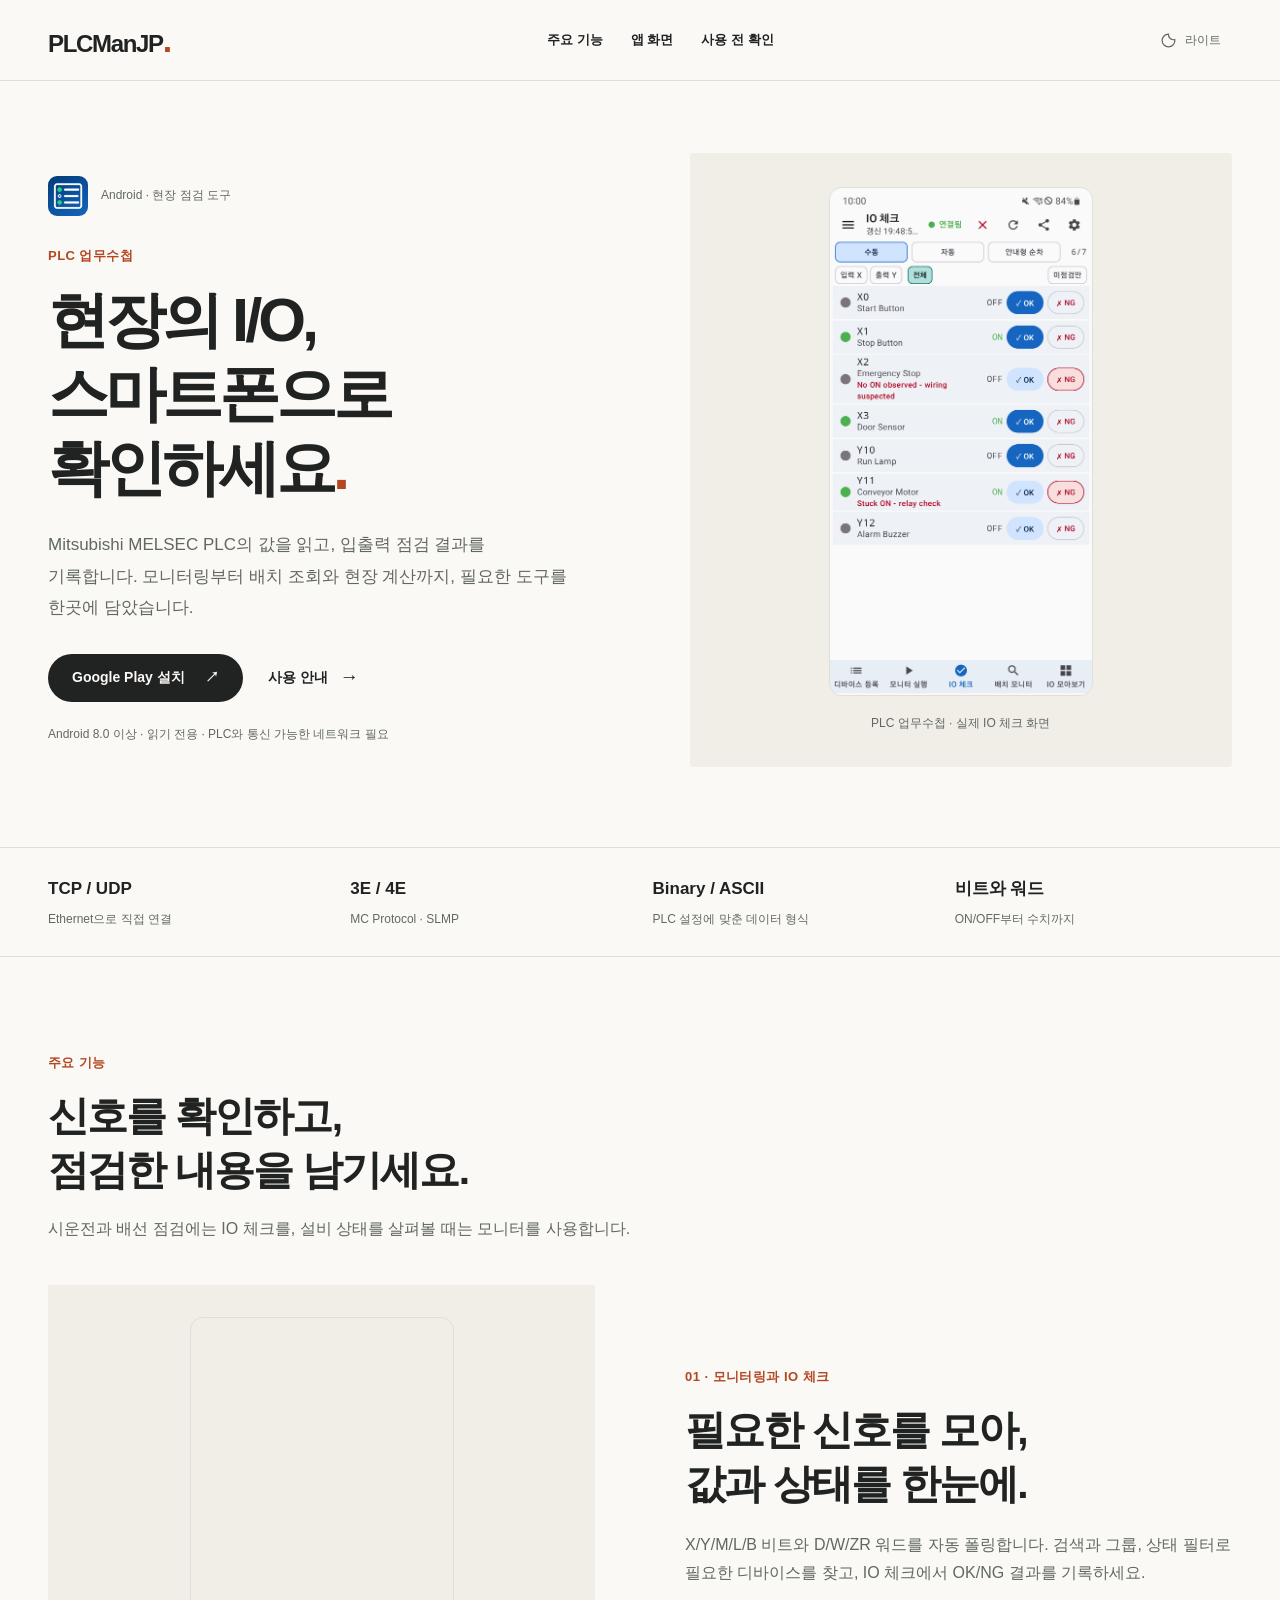
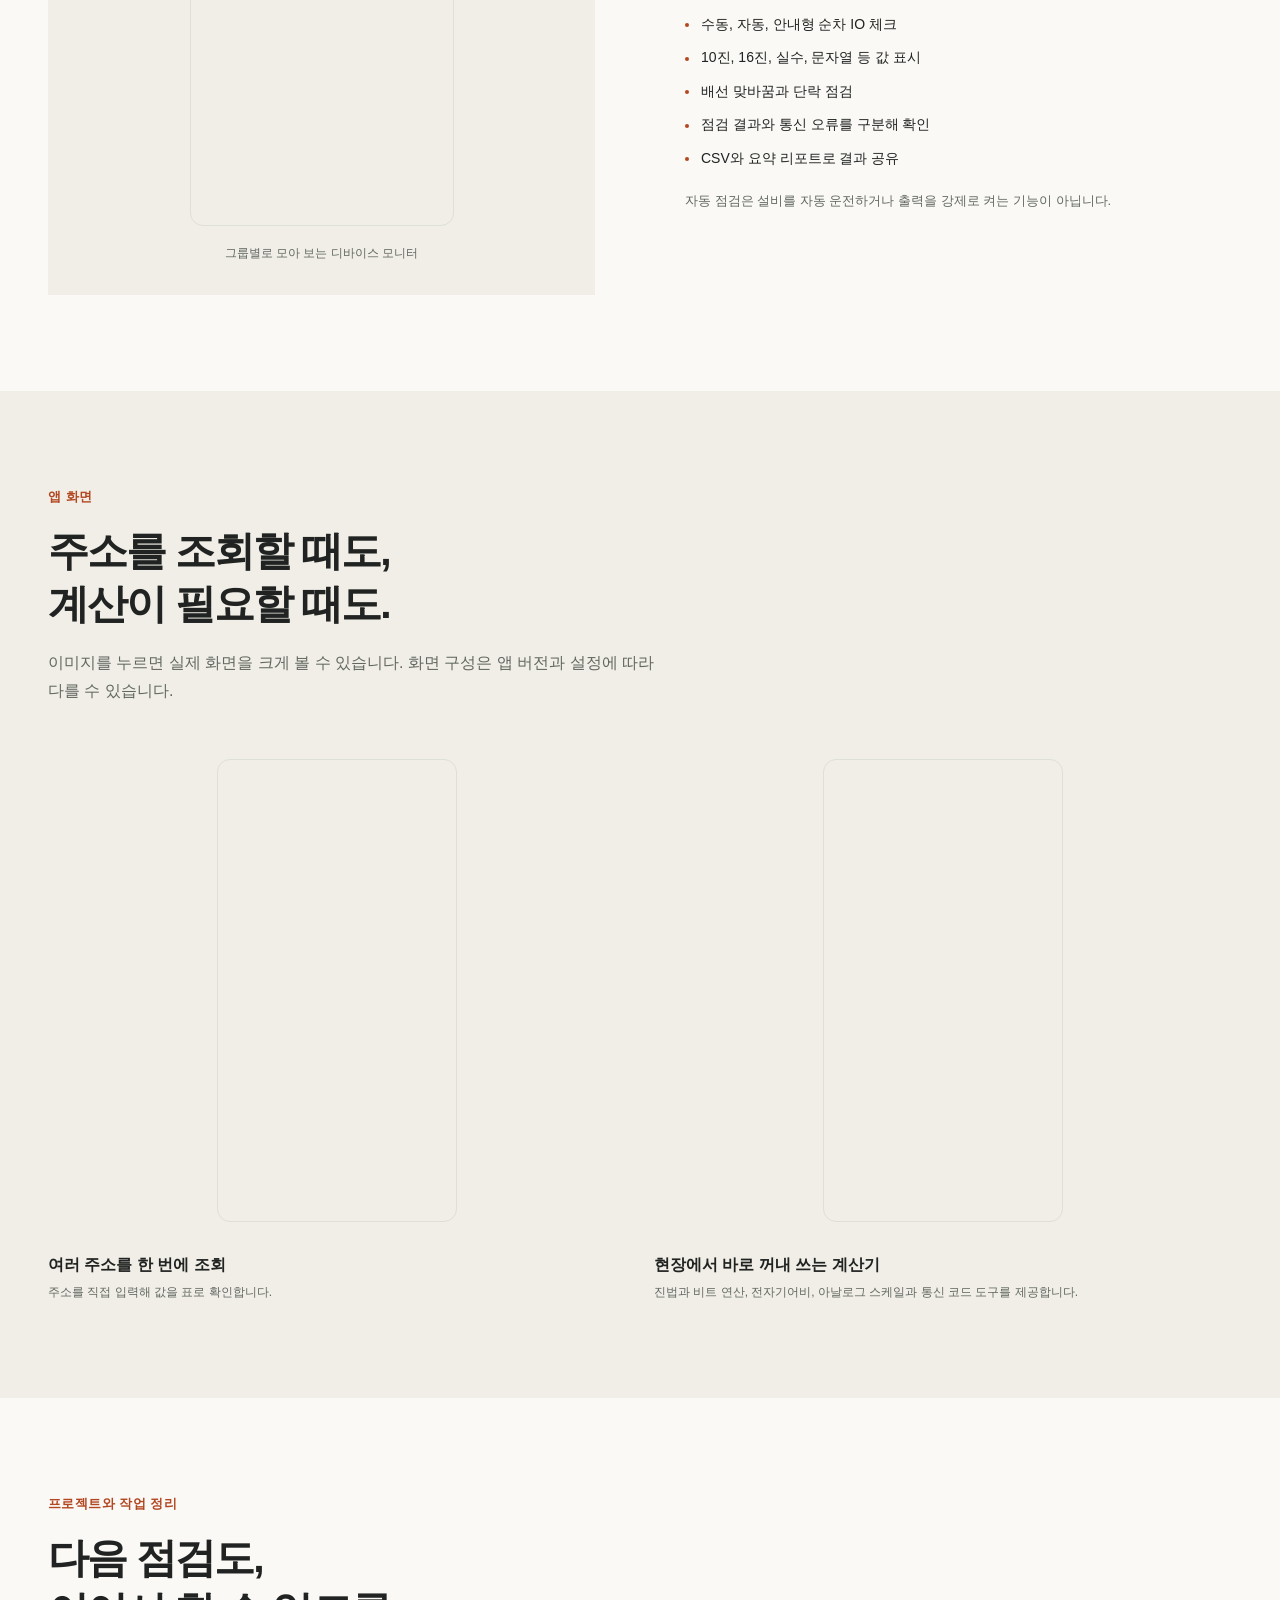
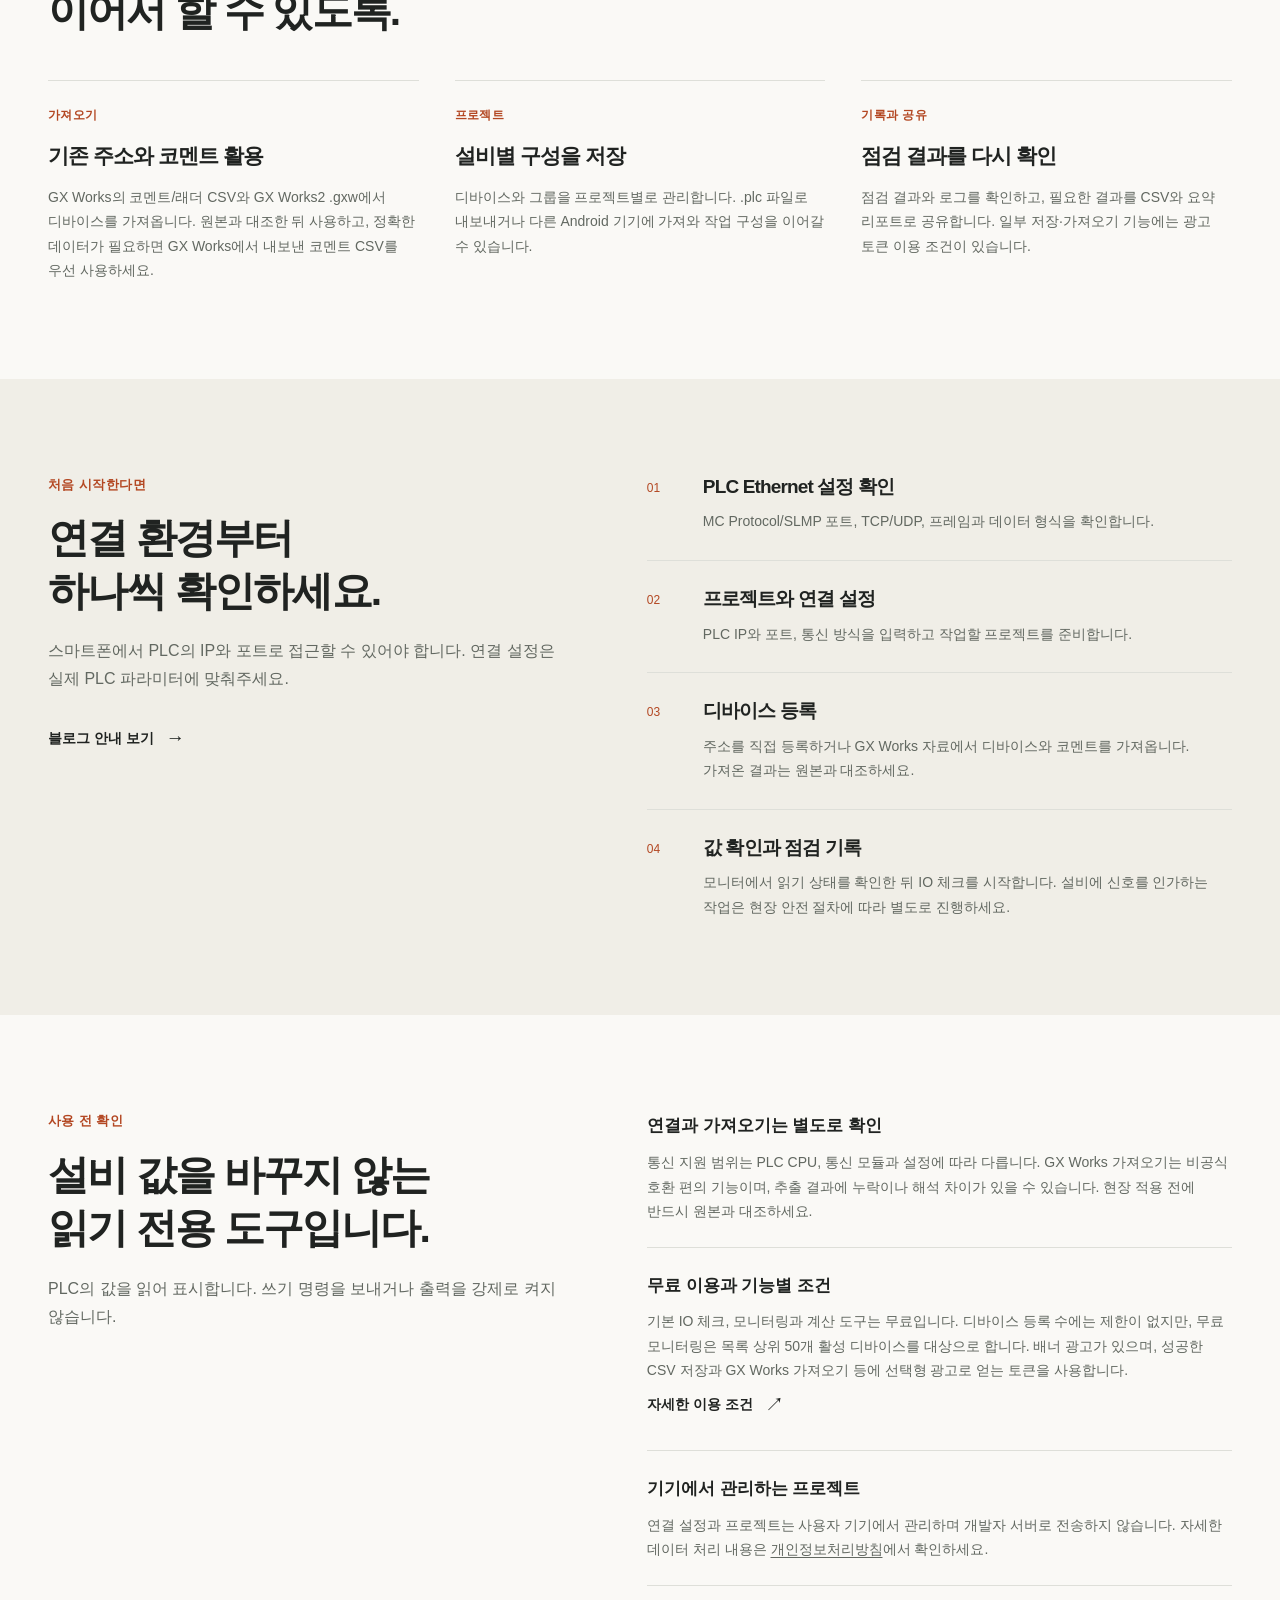
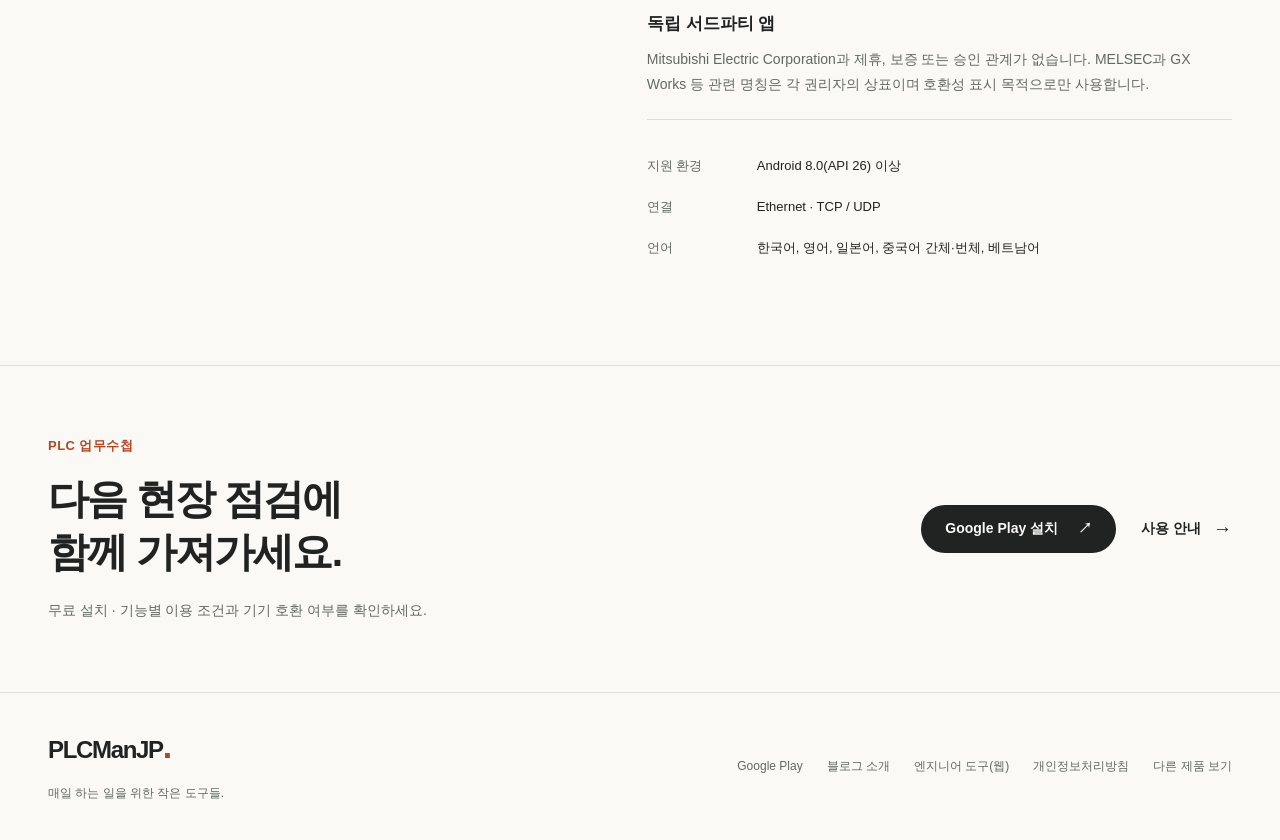
==== commit 25ca8290: "Redesign product landing with a restrained screenshot-first layout" ====
--- a/index.html
+++ b/index.html
@@ -2,11 +2,11 @@
 <html lang="ko">
 <head>
 <meta charset="utf-8">
-<meta http-equiv="Content-Security-Policy" content="default-src 'none'; base-uri 'none'; connect-src 'none'; font-src 'none'; form-action 'none'; frame-src 'none'; img-src 'self'; manifest-src 'none'; media-src 'none'; object-src 'none'; script-src 'self' 'sha256-rlzffrR57UFvE5WlKkU/aTcldxdfx98iFYs80Gjsh/k='; script-src-attr 'none'; style-src 'self'; style-src-attr 'none'; worker-src 'none'">
+<meta http-equiv="Content-Security-Policy" content="default-src 'none'; base-uri 'none'; connect-src 'none'; font-src 'none'; form-action 'none'; frame-src 'none'; img-src 'self'; manifest-src 'none'; media-src 'none'; object-src 'none'; script-src 'self' 'sha256-TjnV2yLCU/BgYkMMl8WCF7nmTfq1rkRBBM45LSAJTto='; script-src-attr 'none'; style-src 'self'; style-src-attr 'none'; worker-src 'none'">
 <meta name="referrer" content="no-referrer">
 <meta name="viewport" content="width=device-width, initial-scale=1">
   <meta name="description" content="스마트폰으로 Mitsubishi MELSEC PLC의 I/O를 점검하고 실시간 모니터링하는 Android 앱, PLC 업무수첩을 소개합니다.">
-<meta name="theme-color" id="themeColor" content="#f5f7fb">
+<meta name="theme-color" id="themeColor" data-theme-light="#faf9f6" data-theme-dark="#181a19" content="#faf9f6">
 <meta property="og:site_name" content="PLCManJP">
 <meta property="og:locale" content="ko_KR">
   <meta property="og:title" content="PLC 업무수첩 | 현장 PLC I/O 점검과 모니터링">
@@ -23,267 +23,96 @@
 <link rel="icon" href="./favicon.svg" type="image/svg+xml">
 <link rel="icon" href="./assets/app-icon.png" type="image/png">
 <link rel="apple-touch-icon" href="./apple-touch-icon.png">
-<link rel="stylesheet" href="./assets/product.css?v=20260729">
-<link rel="stylesheet" href="./assets/styles.css?v=20260729">
+<link rel="stylesheet" href="./assets/product.css?v=20261024">
+<link rel="stylesheet" href="./assets/styles.css?v=20261024">
 <script src="./assets/theme-init.js"></script>
 </head>
-<body>
+<body class="page-plc">
   <a class="skip-link" href="#content">본문으로 바로가기</a>
-
   <header class="site-header">
     <div class="shell header-inner">
-      <a class="brand" href="https://plcmanjp.github.io/" aria-label="PLCManJP 제품 허브로 이동">
-        <img src="./assets/app-icon.png" width="40" height="40" alt="">
-        <span>
-      <strong>PLC 업무수첩</strong>
-          <small>by PLCManJP</small>
-        </span>
-      </a>
-      <nav class="top-nav" aria-label="페이지 내 이동">
-        <a href="#features">주요 기능</a>
-        <a href="#screens">앱 화면</a>
-        <a href="#safety">안전 안내</a>
-      </nav>
-      <button class="theme-button" id="themeButton" type="button" aria-label="테마 전환: 현재 라이트">
-        <span aria-hidden="true">◐</span>
-        <span id="themeLabel">라이트</span>
-      </button>
+      <a class="site-brand" href="https://plcmanjp.github.io/" aria-label="PLCManJP 홈">PLCManJP<span aria-hidden="true">.</span></a>
+      <nav class="top-nav" aria-label="페이지 내 이동"><a href="#features">주요 기능</a><a href="#screens">앱 화면</a><a href="#safety">사용 전 확인</a></nav>
+      <button class="theme-button" id="themeButton" type="button" aria-label="테마 전환: 현재 라이트"><svg aria-hidden="true" focusable="false" viewBox="0 0 24 24"><path d="M12 3a9 9 0 1 0 9 9c0-.47-.04-.93-.11-1.38A7 7 0 0 1 12 3Z"/></svg><span id="themeLabel">라이트</span></button>
     </div>
   </header>
+  <main id="content" tabindex="-1">
+    <section class="hero shell" aria-labelledby="hero-title">
+      <div class="hero-copy">
+        <div class="product-identity"><img src="./assets/app-icon.png" width="512" height="512" alt=""><span>Android · 현장 점검 도구</span></div>
+        <p class="eyebrow">PLC 업무수첩</p>
+        <h1 id="hero-title">현장의 I/O,<br>스마트폰으로<br>확인하세요<span class="accent">.</span></h1>
+        <p class="hero-lead">Mitsubishi MELSEC PLC의 값을 읽고, 입출력 점검 결과를 기록합니다. 모니터링부터 배치 조회와 현장 계산까지, 필요한 도구를 한곳에 담았습니다.</p>
+        <div class="actions"><a class="button" href="https://play.google.com/store/apps/details?id=com.plciocheck.iocheck">Google Play 설치 <span aria-hidden="true">↗</span></a><a class="text-link" href="https://plcman.tistory.com/236">사용 안내 <span aria-hidden="true">→</span></a></div>
+        <p class="hero-note">Android 8.0 이상 · 읽기 전용 · PLC와 통신 가능한 네트워크 필요</p>
+      </div>
+      <figure class="hero-visual">
+        <a href="./assets/app-iocheck.png" aria-label="IO 체크 화면 원본 보기"><img class="phone-screen" src="./assets/app-iocheck.png" width="1080" height="2090" fetchpriority="high" decoding="async" alt="PLC 업무수첩 실제 IO 체크 화면: X와 Y 디바이스 상태를 확인하고 OK 또는 NG를 기록"></a>
+        <figcaption>PLC 업무수첩 · 실제 IO 체크 화면</figcaption>
+      </figure>
+    </section>
 
-  <main id="content">
-    <section class="hero plc-hero">
-      <div class="hero-glow hero-glow-one" aria-hidden="true"></div>
-      <div class="hero-glow hero-glow-two" aria-hidden="true"></div>
-      <div class="shell hero-grid">
-        <div class="hero-copy">
-          <div class="eyebrow"><span class="status-dot"></span> Android / PLC 현장 도구 / 한국어, English, 日本語</div>
-          <h1>스마트폰 하나로<br><span>PLC I/O 현장 점검</span></h1>
-          <p class="hero-lead">Mitsubishi MELSEC PLC에 Ethernet으로 직접 연결해 입출력 상태를 확인하세요. IO 체크부터 실시간 모니터링, 배치 조회, 프로젝트 이동과 현장 계산기까지 한 앱에 담았습니다.</p>
-          <div class="hero-actions">
-            <a class="button button-primary" href="https://play.google.com/store/apps/details?id=com.plciocheck.iocheck">
-              <svg aria-hidden="true" focusable="false" width="18" height="18" viewBox="0 0 24 24" fill="currentColor"><path d="M17.6 9.48l1.84-3.18a.4.4 0 00-.69-.4l-1.86 3.23a11.4 11.4 0 00-9.78 0L5.25 5.9a.4.4 0 10-.69.4L6.4 9.48A11.3 11.3 0 001 18.5h22a11.3 11.3 0 00-5.4-9.02M7 15.25a1 1 0 110-2 1 1 0 010 2m10 0a1 1 0 110-2 1 1 0 010 2"/></svg>
-              Google Play 설치
-              <span aria-hidden="true">↗</span>
-            </a>
-            <a class="button button-secondary" href="#features">기능 살펴보기</a>
-          </div>
-          <ul class="hero-facts" aria-label="제품 특징">
-            <li><span aria-hidden="true">✓</span> 읽기 전용 모니터링</li>
-            <li><span aria-hidden="true">✓</span> IO 체크, 로그, 계산 도구 통합</li>
-            <li><span aria-hidden="true">✓</span> 등록과 동시 모니터링 제한 없음</li>
-          </ul>
-        </div>
+    <section class="facts-strip" aria-label="지원 통신 방식">
+      <ul class="shell facts-list"><li><strong>TCP / UDP</strong><span>Ethernet으로 직접 연결</span></li><li><strong>3E / 4E</strong><span>MC Protocol · SLMP</span></li><li><strong>Binary / ASCII</strong><span>PLC 설정에 맞춘 데이터 형식</span></li><li><strong>비트와 워드</strong><span>ON/OFF부터 수치까지</span></li></ul>
+    </section>
 
-        <div class="hero-visual plc-visual" aria-label="PLC 업무수첩 앱 화면">
-          <div class="phone-stage">
-            <div class="phone-frame phone-frame-back">
-              <img src="./assets/app-monitor.png" width="1080" height="2090" alt="등록한 PLC 디바이스 값을 실시간으로 표시하는 모니터 화면">
-            </div>
-            <div class="phone-frame phone-frame-front">
-              <img src="./assets/app-iocheck.png" width="1080" height="2090" alt="등록한 입출력을 OK 또는 NG로 점검하는 IO 체크 화면">
-            </div>
-          </div>
-          <div class="floating-card floating-card-top">
-            <span class="floating-icon">●</span>
-            <span><strong>LIVE</strong> 디바이스 값 실시간 확인</span>
-          </div>
-          <div class="floating-card floating-card-bottom">
-            <span class="floating-icon floating-icon-play">✓</span>
-            <span><strong>IO CHECK</strong> 결과를 OK/NG로 기록</span>
-          </div>
+    <section class="section shell" id="features" aria-labelledby="features-title">
+      <div class="section-heading"><p class="eyebrow">주요 기능</p><h2 id="features-title">신호를 확인하고,<br>점검한 내용을 남기세요.</h2><p>시운전과 배선 점검에는 IO 체크를, 설비 상태를 살펴볼 때는 모니터를 사용합니다.</p></div>
+      <article class="feature-row reverse">
+        <div class="feature-copy"><p class="eyebrow">01 · 모니터링과 IO 체크</p><h3>필요한 신호를 모아,<br>값과 상태를 한눈에.</h3><p>X/Y/M/L/B 비트와 D/W/ZR 워드를 자동 폴링합니다. 검색과 그룹, 상태 필터로 필요한 디바이스를 찾고, IO 체크에서 OK/NG 결과를 기록하세요.</p><ul class="bullet-list"><li>수동, 자동, 안내형 순차 IO 체크</li><li>10진, 16진, 실수, 문자열 등 값 표시</li><li>배선 맞바꿈과 단락 점검</li><li>점검 결과와 통신 오류를 구분해 확인</li><li>CSV와 요약 리포트로 결과 공유</li></ul><p class="scope-note">자동 점검은 설비를 자동 운전하거나 출력을 강제로 켜는 기능이 아닙니다.</p></div>
+        <figure class="feature-visual"><a href="./assets/app-monitor.png" aria-label="디바이스 모니터 화면 원본 보기"><img class="phone-screen" src="./assets/app-monitor.png" width="1080" height="2090" loading="lazy" decoding="async" alt="입력과 출력, 데이터 그룹별로 디바이스 상태와 값을 표시하는 실제 모니터 화면"></a><figcaption>그룹별로 모아 보는 디바이스 모니터</figcaption></figure>
+      </article>
+    </section>
+
+    <section class="section soft-section" id="screens" aria-labelledby="screens-title">
+      <div class="shell">
+        <div class="section-heading"><p class="eyebrow">앱 화면</p><h2 id="screens-title">주소를 조회할 때도,<br>계산이 필요할 때도.</h2><p>이미지를 누르면 실제 화면을 크게 볼 수 있습니다. 화면 구성은 앱 버전과 설정에 따라 다를 수 있습니다.</p></div>
+        <div class="screen-grid desktop-screens plc-screens">
+          <figure><a href="./assets/app-batch.png" aria-label="배치 모니터 화면 원본 보기"><img class="phone-screen" src="./assets/app-batch.png" width="1080" height="2090" loading="lazy" decoding="async" alt="D100부터 여러 워드 주소의 비트와 값을 표로 표시한 실제 배치 모니터 화면"></a><figcaption><strong>여러 주소를 한 번에 조회</strong><span>주소를 직접 입력해 값을 표로 확인합니다.</span></figcaption></figure>
+          <figure><a href="./assets/app-tools.png" aria-label="프로그래머 계산기 화면 원본 보기"><img class="phone-screen" src="./assets/app-tools.png" width="1080" height="2090" loading="lazy" decoding="async" alt="16진수, 10진수, 8진수, 2진수와 비트 연산을 확인하는 실제 프로그래머 계산기 화면"></a><figcaption><strong>현장에서 바로 꺼내 쓰는 계산기</strong><span>진법과 비트 연산, 전자기어비, 아날로그 스케일과 통신 코드 도구를 제공합니다.</span></figcaption></figure>
         </div>
       </div>
     </section>
 
-    <section class="proof-strip" aria-label="지원 범위">
-      <div class="shell proof-grid">
-        <div><strong>TCP / UDP</strong><span>현장 구성에 맞춘 Ethernet 연결</span></div>
-        <div><strong>3E / 4E</strong><span>Binary와 ASCII 프레임 지원</span></div>
-        <div><strong>Q / iQ-R</strong><span>MELSEC 시리즈 호환 구성</span></div>
-        <div><strong>X/Y / D/W</strong><span>비트와 워드 디바이스 조회</span></div>
+    <section class="section shell" aria-labelledby="projects-title">
+      <div class="section-heading"><p class="eyebrow">프로젝트와 작업 정리</p><h2 id="projects-title">다음 점검도,<br>이어서 할 수 있도록.</h2></div>
+      <div class="detail-grid">
+        <article><p class="eyebrow">가져오기</p><h3>기존 주소와 코멘트 활용</h3><p>GX Works의 코멘트/래더 CSV와 GX Works2 .gxw에서 디바이스를 가져옵니다. 원본과 대조한 뒤 사용하고, 정확한 데이터가 필요하면 GX Works에서 내보낸 코멘트 CSV를 우선 사용하세요.</p></article>
+        <article><p class="eyebrow">프로젝트</p><h3>설비별 구성을 저장</h3><p>디바이스와 그룹을 프로젝트별로 관리합니다. .plc 파일로 내보내거나 다른 Android 기기에 가져와 작업 구성을 이어갈 수 있습니다.</p></article>
+        <article><p class="eyebrow">기록과 공유</p><h3>점검 결과를 다시 확인</h3><p>점검 결과와 로그를 확인하고, 필요한 결과를 CSV와 요약 리포트로 공유합니다. 일부 저장·가져오기 기능에는 광고 토큰 이용 조건이 있습니다.</p></article>
       </div>
     </section>
 
-    <section class="section section-intro">
-      <div class="shell">
-        <div class="section-heading centered">
-          <p class="kicker">MADE FOR FIELD WORK</p>
-          <h2>노트북 없이도<br>빠르고 체계적인 I/O 점검</h2>
-          <p>PLC 파라미터에 맞춰 연결하고, 현장에서 필요한 디바이스만 등록해 값과 점검 결과를 바로 확인할 수 있습니다.</p>
-        </div>
-        <div class="use-case-grid">
-          <article class="use-card">
-            <span class="use-number">01</span>
-            <h3>시운전과 배선 점검</h3>
-            <p>X/Y 입출력을 수동, 자동, 안내형 순차 모드로 확인하고 배선 맞바꿈과 단락을 점검합니다.</p>
-          </article>
-          <article class="use-card">
-            <span class="use-number">02</span>
-            <h3>설비 상태 확인</h3>
-            <p>비트 ON/OFF와 워드 값을 자동 폴링하며 10진, 16진, 실수, 문자열 등 필요한 형식으로 봅니다.</p>
-          </article>
-          <article class="use-card">
-            <span class="use-number">03</span>
-            <h3>프로젝트 재사용</h3>
-            <p>프로젝트를 내보내고 가져오거나 공유해 다른 기기와 작업 구성을 이어서 사용합니다.</p>
-          </article>
+    <section class="section soft-section" aria-labelledby="start-title">
+      <div class="shell workflow-grid">
+        <div class="section-heading"><p class="eyebrow">처음 시작한다면</p><h2 id="start-title">연결 환경부터<br>하나씩 확인하세요.</h2><p>스마트폰에서 PLC의 IP와 포트로 접근할 수 있어야 합니다. 연결 설정은 실제 PLC 파라미터에 맞춰주세요.</p><a class="text-link" href="https://plcman.tistory.com/236">블로그 안내 보기 <span aria-hidden="true">→</span></a></div>
+        <ol class="workflow-list">
+          <li><span>01</span><div><h3>PLC Ethernet 설정 확인</h3><p>MC Protocol/SLMP 포트, TCP/UDP, 프레임과 데이터 형식을 확인합니다.</p></div></li>
+          <li><span>02</span><div><h3>프로젝트와 연결 설정</h3><p>PLC IP와 포트, 통신 방식을 입력하고 작업할 프로젝트를 준비합니다.</p></div></li>
+          <li><span>03</span><div><h3>디바이스 등록</h3><p>주소를 직접 등록하거나 GX Works 자료에서 디바이스와 코멘트를 가져옵니다. 가져온 결과는 원본과 대조하세요.</p></div></li>
+          <li><span>04</span><div><h3>값 확인과 점검 기록</h3><p>모니터에서 읽기 상태를 확인한 뒤 IO 체크를 시작합니다. 설비에 신호를 인가하는 작업은 현장 안전 절차에 따라 별도로 진행하세요.</p></div></li>
+        </ol>
+      </div>
+    </section>
+
+    <section class="section shell" id="safety" aria-labelledby="safety-title">
+      <div class="trust-grid">
+        <div class="section-heading"><p class="eyebrow">사용 전 확인</p><h2 id="safety-title">설비 값을 바꾸지 않는<br>읽기 전용 도구입니다.</h2><p>PLC의 값을 읽어 표시합니다. 쓰기 명령을 보내거나 출력을 강제로 켜지 않습니다.</p></div>
+        <div>
+          <div class="trust-list">
+            <div><strong>연결과 가져오기는 별도로 확인</strong><p>통신 지원 범위는 PLC CPU, 통신 모듈과 설정에 따라 다릅니다. GX Works 가져오기는 비공식 호환 편의 기능이며, 추출 결과에 누락이나 해석 차이가 있을 수 있습니다. 현장 적용 전에 반드시 원본과 대조하세요.</p></div>
+            <div><strong>무료 이용과 기능별 조건</strong><p>기본 IO 체크, 모니터링과 계산 도구는 무료입니다. 디바이스 등록 수에는 제한이 없지만, 무료 모니터링은 목록 상위 50개 활성 디바이스를 대상으로 합니다. 배너 광고가 있으며, 성공한 CSV 저장과 GX Works 가져오기 등에 선택형 광고로 얻는 토큰을 사용합니다.</p><a class="text-link" href="https://github.com/plcmanjp/plc-io-check-helper#무료-이용과-광고">자세한 이용 조건 <span aria-hidden="true">↗</span></a></div>
+            <div><strong>기기에서 관리하는 프로젝트</strong><p>연결 설정과 프로젝트는 사용자 기기에서 관리하며 개발자 서버로 전송하지 않습니다. 자세한 데이터 처리 내용은 <a href="https://plcmanjp.github.io/plc-io-check-helper/privacy/">개인정보처리방침</a>에서 확인하세요.</p></div>
+            <div><strong>독립 서드파티 앱</strong><p>Mitsubishi Electric Corporation과 제휴, 보증 또는 승인 관계가 없습니다. MELSEC과 GX Works 등 관련 명칭은 각 권리자의 상표이며 호환성 표시 목적으로만 사용합니다.</p></div>
+          </div>
+          <dl class="spec-list"><div><dt>지원 환경</dt><dd>Android 8.0(API 26) 이상</dd></div><div><dt>연결</dt><dd>Ethernet · TCP / UDP</dd></div><div><dt>언어</dt><dd>한국어, 영어, 일본어, 중국어 간체·번체, 베트남어</dd></div></dl>
         </div>
       </div>
     </section>
 
-    <section class="section features-section" id="features">
-      <div class="shell">
-        <div class="section-heading">
-          <p class="kicker">CAPABILITIES</p>
-          <h2>점검, 모니터링, 정리까지<br>현장 흐름을 한곳에</h2>
-          <p>MC Protocol과 SLMP 통신부터 데이터 정리와 계산까지 실제 현장에서 자주 쓰는 작업을 연결했습니다.</p>
-        </div>
-
-        <div class="feature-grid">
-          <article class="feature-card feature-card-wide feature-card-purple">
-            <div class="feature-copy">
-              <span class="feature-label">IO CHECK</span>
-              <h3>점검 순서를 따라 OK/NG 기록</h3>
-              <p>등록한 X/Y 입출력을 하나씩 확인합니다. 자동 또는 안내형 순차 점검과 배선 맞바꿈, 단락 감지로 누락을 줄이고 결과를 CSV와 요약 리포트로 공유할 수 있습니다.</p>
-              <ul class="mini-list">
-                <li>수동, 자동, 안내형 순차 3가지 모드</li>
-                <li>점검 결과와 통신 오류를 분리 표시</li>
-                <li>CSV와 요약 리포트 공유</li>
-              </ul>
-            </div>
-            <div class="step-demo" aria-label="IO 체크 흐름 예시">
-              <div><span>1</span><b>입력 확인</b><em>X 디바이스</em></div>
-              <div><span>2</span><b>출력 확인</b><em>Y 디바이스</em></div>
-              <div><span>3</span><b>결과 기록</b><em>OK / NG</em></div>
-              <div><span>4</span><b>리포트</b><em>CSV 공유</em></div>
-            </div>
-          </article>
-
-          <article class="feature-card">
-            <span class="feature-label">MONITOR</span>
-            <h3>실시간 디바이스 모니터링</h3>
-            <p>X/Y/M/L/B 비트와 D/W/ZR 워드를 자동 폴링합니다. 검색, 그룹, 상태 필터와 통신 오류 격리로 필요한 신호에 집중할 수 있습니다.</p>
-            <div class="chip-row" aria-hidden="true"><span>X/Y</span><span>D/W</span><span>ZR</span></div>
-          </article>
-
-          <article class="feature-card feature-card-blue">
-            <span class="feature-label">BATCH &amp; GROUP</span>
-            <h3>즉석 조회와 IO 모아보기</h3>
-            <p>주소를 직접 입력해 여러 값을 표로 한 번에 읽고, 입력과 출력 신호를 구분한 카드로 설비 I/O를 빠르게 파악합니다.</p>
-            <div class="monitor-demo" aria-hidden="true"><span><i></i> X0 <b class="monitor-ok">ON</b></span><span>D100 <b>1250</b></span></div>
-          </article>
-
-          <article class="feature-card feature-card-wide media-card">
-            <div class="feature-copy">
-              <span class="feature-label">GX WORKS IMPORT</span>
-              <h3>기존 프로젝트의 디바이스와 코멘트 활용</h3>
-              <p>GX Works2 프로젝트(.gxw) 또는 코멘트/래더 CSV에서 디바이스를 가져옵니다. 종류별 또는 POU별 그룹, POU 트리 미리보기, 더블코일 경고와 가져오기 선택 기능을 제공합니다.</p>
-              <p class="feature-note">가져오기 결과는 호환 편의 기능이므로 현장 적용 전에 반드시 원본과 대조해야 합니다.</p>
-            </div>
-            <div class="import-panel" aria-hidden="true">
-              <span>PROJECT.GXW</span>
-              <strong>디바이스와 코멘트</strong>
-              <i></i>
-              <span>프로젝트 그룹</span>
-            </div>
-          </article>
-
-          <article class="feature-card">
-            <span class="feature-label">PROJECT</span>
-            <h3>내보내기, 가져오기, 공유</h3>
-            <p>여러 프로젝트를 저장하고 .plc 파일로 다른 Android 기기에 옮깁니다. 등록한 디바이스와 그룹 구성을 그대로 이어갈 수 있습니다.</p>
-          </article>
-
-          <article class="feature-card feature-card-blue">
-            <span class="feature-label">TOOLS</span>
-            <h3>현장 계산기와 변환 도구</h3>
-            <p>진법과 비트 연산, 전자기어비, 원둘레, 삼각함수, 아날로그 스케일, 체크섬/CRC-16과 ASCII 변환 도구를 내장했습니다.</p>
-          </article>
-        </div>
-      </div>
-    </section>
-
-    <section class="section screens-section" id="screens">
-      <div class="shell">
-        <div class="section-heading centered">
-          <p class="kicker">APP SCREENS</p>
-          <h2>필요한 작업으로<br>빠르게 이동</h2>
-          <p>IO 체크와 모니터링부터 배치 조회, 계산 도구까지 같은 프로젝트 흐름 안에서 사용할 수 있습니다.</p>
-        </div>
-        <div class="screen-grid">
-          <figure><div><img src="./assets/app-iocheck.png" width="1080" height="2090" loading="lazy" alt="IO 체크 화면"></div><figcaption><strong>IO 체크</strong><span>점검 결과를 OK/NG로 기록</span></figcaption></figure>
-          <figure><div><img src="./assets/app-monitor.png" width="1080" height="2090" loading="lazy" alt="디바이스 모니터 화면"></div><figcaption><strong>모니터</strong><span>등록 디바이스 실시간 조회</span></figcaption></figure>
-          <figure><div><img src="./assets/app-batch.png" width="1080" height="2090" loading="lazy" alt="배치 모니터 화면"></div><figcaption><strong>배치 모니터</strong><span>여러 주소를 표로 즉석 조회</span></figcaption></figure>
-          <figure><div><img src="./assets/app-tools.png" width="1080" height="2090" loading="lazy" alt="프로그래머 계산기 화면"></div><figcaption><strong>현장 도구</strong><span>진법과 비트 계산, 변환</span></figcaption></figure>
-        </div>
-      </div>
-    </section>
-
-    <section class="section workflow-section">
-      <div class="shell workflow-grid">
-        <div class="section-heading sticky-heading">
-          <p class="kicker">HOW IT WORKS</p>
-          <h2>연결부터 점검까지<br>네 단계로 시작</h2>
-          <p>PLC 쪽 Ethernet 파라미터와 앱 설정을 맞춘 뒤 필요한 디바이스를 등록합니다.</p>
-          <a class="button button-secondary" href="https://plcman.tistory.com/236">블로그 소개 보기 <span aria-hidden="true">↗</span></a>
-        </div>
-        <ol class="workflow-list">
-          <li><span>01</span><div><h3>PLC Ethernet 설정 확인</h3><p>MC Protocol과 SLMP 포트, TCP/UDP, 프레임과 데이터 형식을 확인합니다.</p></div></li>
-          <li><span>02</span><div><h3>앱 연결 설정 입력</h3><p>PLC IP와 포트, 통신 방식을 입력하고 프로젝트를 선택합니다.</p></div></li>
-          <li><span>03</span><div><h3>디바이스 등록 또는 가져오기</h3><p>직접 또는 자동 등록하거나 GX Works 자료에서 주소와 코멘트를 가져옵니다.</p></div></li>
-          <li><span>04</span><div><h3>모니터링과 IO 체크</h3><p>실시간 값을 확인하고 현장 점검 결과를 기록하고 공유합니다.</p></div></li>
-        </ol>
-      </div>
-    </section>
-
-    <section class="section trust-section" id="safety">
-      <div class="shell trust-grid">
-        <div class="trust-copy">
-          <p class="kicker">READ-ONLY BY DESIGN</p>
-          <h2>설비 값을 바꾸지 않는<br>읽기 전용 도구</h2>
-          <p>PLC 업무수첩은 디바이스 값을 읽어 표시하는 모니터링 앱입니다. 제어 또는 쓰기 명령으로 설비 상태를 변경하지 않습니다.</p>
-        </div>
-        <div class="trust-list">
-          <div><span aria-hidden="true">✓</span><p><strong>로컬 프로젝트</strong>연결 설정과 프로젝트는 사용자 기기에서 관리하며 개발자 서버로 전송하지 않습니다.</p></div>
-          <div><span aria-hidden="true">✓</span><p><strong>현장 기능 통합</strong>모니터링, IO 체크, 프로젝트 관리, LOG VIEWER와 계산 도구를 한 앱에서 제공합니다.</p></div>
-          <div><span aria-hidden="true">✓</span><p><strong>독립 서드파티 앱</strong>Mitsubishi Electric Corporation과 제휴, 보증 또는 승인 관계가 없으며 관련 명칭은 호환성 표시 목적으로만 사용합니다.</p></div>
-          <p class="env-note"><span><b>지원 환경</b> Android 8.0(API 26) 이상</span><span><b>연결</b> Ethernet(TCP / UDP)</span><span><b>언어</b> 한국어, English, 日本語</span></p>
-        </div>
-      </div>
-    </section>
-
-    <section class="final-cta">
-      <div class="shell final-card">
-        <img src="./assets/app-icon.png" width="92" height="92" alt="">
-        <div>
-          <p class="kicker">START CHECKING</p>
-          <h2>현장의 PLC I/O를<br>스마트폰에서 확인하세요</h2>
-        <p>PLC 업무수첩을 Google Play에서 무료로 설치할 수 있습니다.</p>
-        </div>
-        <div class="final-actions">
-          <a class="button button-light" href="https://play.google.com/store/apps/details?id=com.plciocheck.iocheck"><svg aria-hidden="true" focusable="false" width="18" height="18" viewBox="0 0 24 24" fill="currentColor"><path d="M17.6 9.48l1.84-3.18a.4.4 0 00-.69-.4l-1.86 3.23a11.4 11.4 0 00-9.78 0L5.25 5.9a.4.4 0 10-.69.4L6.4 9.48A11.3 11.3 0 001 18.5h22a11.3 11.3 0 00-5.4-9.02M7 15.25a1 1 0 110-2 1 1 0 010 2m10 0a1 1 0 110-2 1 1 0 010 2"/></svg>Google Play 설치 <span aria-hidden="true">↗</span></a>
-          <a class="button button-outline-light" href="https://plcman.tistory.com/236">블로그 소개 보기</a>
-        </div>
-      </div>
-    </section>
+    <section class="final-cta" aria-labelledby="install-title"><div class="shell final-inner"><div><p class="eyebrow">PLC 업무수첩</p><h2 id="install-title">다음 현장 점검에<br>함께 가져가세요.</h2><p>무료 설치 · 기능별 이용 조건과 기기 호환 여부를 확인하세요.</p></div><div class="actions"><a class="button" href="https://play.google.com/store/apps/details?id=com.plciocheck.iocheck">Google Play 설치 <span aria-hidden="true">↗</span></a><a class="text-link" href="https://plcman.tistory.com/236">사용 안내 <span aria-hidden="true">→</span></a></div></div></section>
   </main>
-
-  <footer class="site-footer">
-    <div class="shell footer-grid">
-      <div>
-        <a class="footer-brand" href="https://plcmanjp.github.io/">PLCManJP</a>
-        <p>제조와 설비 현장을 위한 실용 도구를 만듭니다.</p>
-      </div>
-      <div class="footer-links">
-        <a href="https://play.google.com/store/apps/details?id=com.plciocheck.iocheck">Google Play</a>
-        <a href="https://plcman.tistory.com/236">블로그 소개</a>
-        <a href="https://plcmanjp.github.io/engineer-tool/">엔지니어 도구(웹)</a>
-        <a href="https://plcmanjp.github.io/plc-io-check-helper/privacy/">개인정보처리방침</a>
-        <a href="https://plcmanjp.github.io/">다른 제품 보기</a>
-      </div>
-    </div>
-  </footer>
+  <footer class="site-footer"><div class="shell footer-inner"><div><a class="site-brand" href="https://plcmanjp.github.io/">PLCManJP<span aria-hidden="true">.</span></a><p>매일 하는 일을 위한 작은 도구들.</p></div><nav class="footer-links" aria-label="제품 지원과 관련 링크"><a href="https://play.google.com/store/apps/details?id=com.plciocheck.iocheck">Google Play</a><a href="https://plcman.tistory.com/236">블로그 소개</a><a href="https://plcmanjp.github.io/engineer-tool/">엔지니어 도구(웹)</a><a href="https://plcmanjp.github.io/plc-io-check-helper/privacy/">개인정보처리방침</a><a href="https://plcmanjp.github.io/">다른 제품 보기</a></nav></div></footer>
   <script type="application/ld+json">
   {
     "@context": "https://schema.org",
@@ -294,7 +123,7 @@
         "url": "https://plcmanjp.github.io/plc-io-check-helper/",
         "applicationCategory": "UtilitiesApplication",
         "operatingSystem": "Android 8.0+",
-        "inLanguage": ["ko", "en", "ja"],
+        "inLanguage": ["ko", "en", "ja", "zh-Hans", "zh-Hant", "vi"],
         "description": "Mitsubishi MELSEC PLC에 Ethernet으로 직접 연결해 디바이스 I/O를 점검하고 실시간으로 모니터링하는 읽기 전용 Android 앱.",
         "image": "https://plcmanjp.github.io/assets/og-plc-io-check-helper.png",
         "installUrl": "https://play.google.com/store/apps/details?id=com.plciocheck.iocheck",
@@ -314,3 +143,4 @@
   <script src="./assets/theme.js"></script>
 </body>
 </html>
+
--- a/assets/product.css
+++ b/assets/product.css
@@ -1,1333 +1,230 @@
-/* 제품 상세 페이지 공용 셸 — 부모(수퍼바이저) 소유.
-   브랜드 색·제품 전용 블록은 각 <slug>/assets/styles.css 가 덮어쓴다.
-   운영 규칙: .agents/wiki/dev-landing/README.md */
-
+/* PLCManJP product pages — the product, its real screen, and the next step. */
 :root {
   color-scheme: light;
-  --page: #f5f7fb;
-  --page-alt: #edf1f8;
-  --surface: #ffffff;
-  --surface-soft: #f8f9fd;
-  --ink: #171b2b;
-  --muted: #61697b;
-  --faint: #8b93a5;
-  --line: #dde2ec;
-  --line-strong: #cbd2df;
-  --blue: #1769e0;
-  --blue-soft: #eaf3ff;
-  --success: #0c8b67;
-  --shadow: 0 24px 70px rgba(42, 48, 80, .13);
-  --shadow-soft: 0 12px 34px rgba(42, 48, 80, .08);
-  --header: rgba(245, 247, 251, .86);
-}
-
+  --paper: #faf9f6;
+  --surface: #fff;
+  --ink: #202321;
+  --muted: #626861;
+  --line: #dedfd9;
+  --accent: #b34722;
+  --soft: #f0eee7;
+  --focus: #a23c18;
+}
 :root[data-theme="dark"] {
   color-scheme: dark;
-  --page: #0e1119;
-  --page-alt: #121722;
-  --surface: #171c27;
-  --surface-soft: #1b2130;
-  --ink: #f1f3f8;
-  --muted: #aab2c2;
-  --faint: #858fa2;
-  --line: #2a3242;
-  --line-strong: #3a4559;
-  --blue: #64a4ff;
-  --blue-soft: #172b48;
-  --success: #52d7ad;
-  --shadow: 0 24px 70px rgba(0, 0, 0, .34);
-  --shadow-soft: 0 12px 34px rgba(0, 0, 0, .24);
-  --header: rgba(14, 17, 25, .86);
-}
-
-* {
-  box-sizing: border-box;
-}
-
-html {
-  scroll-behavior: smooth;
-}
-
-body {
-  margin: 0;
-  min-width: 320px;
-  background: var(--page);
-  color: var(--ink);
-  font-family: -apple-system, BlinkMacSystemFont, "Segoe UI", "Apple SD Gothic Neo", "Malgun Gothic", sans-serif;
-  line-height: 1.65;
-  -webkit-font-smoothing: antialiased;
-}
-
-img {
-  display: block;
-  height: auto;
-  max-width: 100%;
-}
-
-a {
-  color: inherit;
-  text-decoration: none;
-}
-
-button {
-  font: inherit;
-}
-
-.shell {
-  width: min(1160px, calc(100% - 44px));
-  margin: 0 auto;
-}
-
-.skip-link {
-  position: fixed;
-  top: 12px;
-  left: 12px;
-  z-index: 100;
-  padding: 10px 14px;
-  border-radius: 10px;
-  background: var(--ink);
-  color: var(--page);
-  transform: translateY(-150%);
-}
-
-.skip-link:focus {
-  transform: translateY(0);
-}
-
-.site-header {
-  position: sticky;
-  top: 0;
-  z-index: 30;
-  border-bottom: 1px solid color-mix(in srgb, var(--line) 80%, transparent);
-  background: var(--header);
-  backdrop-filter: blur(18px);
-}
-
-.header-inner {
-  min-height: 76px;
-  display: flex;
-  align-items: center;
-  gap: 28px;
-}
-
-.brand {
-  display: inline-flex;
-  align-items: center;
-  gap: 11px;
-  min-width: 0;
-}
-
-.brand img {
-  flex: 0 0 auto;
-  border-radius: 11px;
-  box-shadow: 0 7px 18px rgba(91, 85, 231, .2);
-}
-
-.brand span {
-  display: flex;
-  flex-direction: column;
-  min-width: 0;
-}
-
-.brand strong {
-  overflow: hidden;
-  font-size: .94rem;
-  letter-spacing: -.02em;
-  text-overflow: ellipsis;
-  white-space: nowrap;
-}
-
-.brand small {
-  color: var(--faint);
-  font-size: .7rem;
-  font-weight: 700;
-  letter-spacing: .08em;
-  text-transform: uppercase;
-}
-
-.top-nav {
-  display: flex;
-  align-items: center;
-  gap: 25px;
-  margin-left: auto;
-  color: var(--muted);
-  font-size: .86rem;
-  font-weight: 650;
-}
-
-.top-nav a:hover {
-  color: var(--ink);
-}
-
-.theme-button {
-  display: inline-flex;
-  align-items: center;
-  gap: 7px;
-  min-width: 82px;
-  justify-content: center;
-  border: 1px solid var(--line);
-  border-radius: 999px;
-  padding: 8px 12px;
-  background: var(--surface);
-  color: var(--ink);
-  cursor: pointer;
-  font-size: .78rem;
-  font-weight: 700;
-}
-
-.theme-button:hover {
-  border-color: var(--brand);
-}
-
-.theme-button:focus-visible,
-a:focus-visible,
-button:focus-visible {
-  outline: 3px solid color-mix(in srgb, var(--brand) 30%, transparent);
-  outline-offset: 3px;
-}
-
-.hero {
-  position: relative;
-  overflow: hidden;
-  padding: 92px 0 84px;
-}
-
-.hero-glow {
-  position: absolute;
-  border-radius: 50%;
-  filter: blur(1px);
-  pointer-events: none;
-}
-
-.hero-glow-one {
-  width: 520px;
-  height: 520px;
-  top: -250px;
-  right: 0;
-  background: radial-gradient(circle, rgba(91, 85, 231, .18), transparent 68%);
-}
-
-.hero-glow-two {
-  width: 440px;
-  height: 440px;
-  left: -230px;
-  bottom: -270px;
-  background: radial-gradient(circle, rgba(23, 105, 224, .12), transparent 68%);
-}
-
-.hero-grid {
-  position: relative;
-  display: grid;
-  grid-template-columns: minmax(0, .92fr) minmax(480px, 1.08fr);
-  align-items: center;
-  gap: 72px;
-}
-
-.eyebrow,
-.kicker {
-  margin: 0;
-  color: var(--brand);
-  font-size: .75rem;
-  font-weight: 800;
-  letter-spacing: .15em;
-  text-transform: uppercase;
-}
-
-.eyebrow {
-  display: inline-flex;
-  align-items: center;
-  gap: 9px;
-  padding: 7px 12px;
-  border: 1px solid color-mix(in srgb, var(--brand) 25%, var(--line));
-  border-radius: 999px;
-  background: color-mix(in srgb, var(--brand-soft) 72%, transparent);
-  letter-spacing: .04em;
-  text-transform: none;
-}
-
-.status-dot {
-  width: 7px;
-  height: 7px;
-  border-radius: 50%;
-  background: var(--success);
-  box-shadow: 0 0 0 4px color-mix(in srgb, var(--success) 15%, transparent);
-}
-
-.hero h1 {
-  margin: 24px 0 23px;
-  font-size: clamp(2.65rem, 5.1vw, 4.65rem);
-  line-height: 1.08;
-  letter-spacing: -.055em;
-  text-wrap: balance;
-  word-break: keep-all;
-  overflow-wrap: normal;
-}
-
-.hero h1 span {
-  background: linear-gradient(100deg, var(--brand), var(--blue));
-  background-clip: text;
-  color: transparent;
-}
-
-.hero-lead {
-  max-width: 590px;
-  margin: 0;
-  color: var(--muted);
-  font-size: 1.09rem;
-  line-height: 1.82;
-  word-break: keep-all;
-}
-
-.hero-actions,
-.final-actions {
-  display: flex;
-  flex-wrap: wrap;
-  gap: 11px;
-  margin-top: 32px;
-}
-
-.button {
-  display: inline-flex;
-  min-height: 48px;
-  align-items: center;
-  justify-content: center;
-  gap: 9px;
-  border: 1px solid transparent;
-  border-radius: 13px;
-  padding: 12px 18px;
-  font-size: .9rem;
-  font-weight: 750;
-  transition: transform .16s ease, border-color .16s ease, background .16s ease;
-}
-
-.button:hover {
-  transform: translateY(-2px);
-}
-
-.button-primary {
-  background: linear-gradient(100deg, var(--brand), var(--brand-strong));
-  color: #fff;
-  box-shadow: 0 12px 30px rgba(91, 85, 231, .24);
-}
-
-.button-secondary {
-  border-color: var(--line);
-  background: var(--surface);
-  color: var(--ink);
-}
-
-.button-secondary:hover {
-  border-color: var(--brand);
-}
-
-.hero-facts {
-  display: flex;
-  flex-wrap: wrap;
-  gap: 9px 18px;
-  margin: 22px 0 0;
-  padding: 0;
-  color: var(--muted);
-  font-size: .8rem;
-  font-weight: 650;
-  list-style: none;
-}
-
-.hero-facts span {
-  color: var(--success);
-}
-
-.hero-visual {
-  position: relative;
-}
-
-.window-shell {
-  overflow: hidden;
-  border: 1px solid var(--line-strong);
-  border-radius: 20px;
-  background: var(--surface);
-  box-shadow: var(--shadow);
-}
-
-.window-bar {
-  display: flex;
-  align-items: center;
-  gap: 6px;
-  height: 38px;
-  padding: 0 14px;
-  border-bottom: 1px solid var(--line);
-  background: var(--surface-soft);
-}
-
-.window-dot {
-  width: 8px;
-  height: 8px;
-  border-radius: 50%;
-  background: #d6d9e1;
-}
-
-.window-dot:first-child {
-  background: #ff7e73;
-}
-
-.window-dot:nth-child(2) {
-  background: #f3c950;
-}
-
-.window-dot:nth-child(3) {
-  background: #54c883;
-}
-
-.window-title {
-  margin-left: 7px;
-  color: var(--faint);
-  font-size: .68rem;
-}
-
-.window-shell img {
-  width: 100%;
-  height: auto;
-  object-fit: contain;
-}
-
-.floating-card {
-  position: absolute;
-  display: flex;
-  align-items: center;
-  gap: 9px;
-  border: 1px solid color-mix(in srgb, var(--line-strong) 74%, transparent);
-  border-radius: 13px;
-  padding: 10px 13px;
-  background: color-mix(in srgb, var(--surface) 92%, transparent);
-  box-shadow: var(--shadow-soft);
-  color: var(--muted);
-  font-size: .73rem;
-  backdrop-filter: blur(14px);
-}
-
-.floating-card strong {
-  color: var(--ink);
-}
-
-.floating-card-top {
-  top: 58px;
-  right: -28px;
-}
-
-.floating-card-bottom {
-  bottom: 36px;
-  left: -33px;
-}
-
-.floating-icon {
-  color: #f35f68;
-}
-
-.floating-icon-play {
-  color: var(--brand);
-}
-
-.proof-strip {
-  border-top: 1px solid var(--line);
-  border-bottom: 1px solid var(--line);
-  background: var(--surface);
-}
-
-.proof-grid {
-  display: grid;
-  grid-template-columns: repeat(4, 1fr);
-}
-
-.proof-grid div {
-  padding: 22px 24px;
-  border-left: 1px solid var(--line);
-}
-
-.proof-grid div:last-child {
-  border-right: 1px solid var(--line);
-}
-
-.proof-grid strong,
-.proof-grid span {
-  display: block;
-}
-
-.proof-grid strong {
-  margin-bottom: 3px;
-  font-size: .9rem;
-}
-
-.proof-grid span {
-  color: var(--faint);
-  font-size: .73rem;
-}
-
-.section {
-  padding: 116px 0;
-}
-
-.section-intro {
-  padding-bottom: 92px;
-}
-
-.section-heading {
-  max-width: 570px;
-  margin-bottom: 48px;
-}
-
-.section-heading.centered {
-  margin-right: auto;
-  margin-left: auto;
-  text-align: center;
-}
-
-.section-heading h2,
-.trust-copy h2,
-.final-card h2 {
-  margin: 13px 0 16px;
-  font-size: clamp(2rem, 4vw, 3.2rem);
-  line-height: 1.18;
-  letter-spacing: -.045em;
-  word-break: keep-all;
-}
-
-.section-heading > p:last-child,
-.trust-copy > p:last-child {
-  margin: 0;
-  color: var(--muted);
-  font-size: 1rem;
-  line-height: 1.8;
-  word-break: keep-all;
-}
-
-.use-case-grid {
-  display: grid;
-  grid-template-columns: repeat(3, 1fr);
-  gap: 17px;
-}
-
-.use-card {
-  min-height: 228px;
-  padding: 27px;
-  border: 1px solid var(--line);
-  border-radius: 19px;
-  background: var(--surface);
-  box-shadow: var(--shadow-soft);
-}
-
-.use-number {
-  display: inline-flex;
-  width: 39px;
-  height: 28px;
-  align-items: center;
-  justify-content: center;
-  margin-bottom: 34px;
-  border-radius: 9px;
-  background: var(--brand-soft);
-  color: var(--brand);
-  font-size: .72rem;
-  font-weight: 800;
-}
-
-.use-card h3,
-.feature-card h3,
-.workflow-list h3 {
-  margin: 0 0 9px;
-  font-size: 1.14rem;
-  letter-spacing: -.025em;
-}
-
-.use-card p,
-.feature-card > p,
-.feature-copy > p,
-.workflow-list p {
-  margin: 0;
-  color: var(--muted);
-  font-size: .9rem;
-  line-height: 1.75;
-  word-break: keep-all;
-}
-
-.features-section {
-  background: var(--page-alt);
-}
-
-.feature-grid {
-  display: grid;
-  grid-template-columns: repeat(2, 1fr);
-  gap: 18px;
-}
-
-.feature-card {
-  overflow: hidden;
-  min-height: 340px;
-  padding: 31px;
-  border: 1px solid var(--line);
-  border-radius: 22px;
-  background: var(--surface);
-  box-shadow: 0 4px 16px rgba(42, 48, 80, .04);
-}
-
-.feature-card-wide {
-  grid-column: 1 / -1;
-}
-
-.feature-card-purple {
-  display: grid;
-  grid-template-columns: 1fr .95fr;
-  align-items: center;
-  gap: 48px;
-  background:
-    radial-gradient(circle at 85% 10%, rgba(91, 85, 231, .14), transparent 35%),
-    var(--surface);
-}
-
-.feature-card-blue {
-  background:
-    radial-gradient(circle at 100% 0, rgba(23, 105, 224, .13), transparent 44%),
-    var(--surface);
-}
-
-.feature-label {
-  display: block;
-  margin-bottom: 18px;
-  color: var(--brand);
-  font-size: .69rem;
-  font-weight: 850;
-  letter-spacing: .16em;
-}
-
-.feature-card h3 {
-  margin-bottom: 12px;
-  font-size: 1.5rem;
-}
-
-.mini-list {
-  display: grid;
-  gap: 8px;
-  margin: 22px 0 0;
-  padding: 0;
-  color: var(--muted);
-  font-size: .82rem;
-  list-style: none;
-}
-
-.mini-list li::before {
-  content: "✓";
-  margin-right: 9px;
-  color: var(--success);
-  font-weight: 800;
-}
-
-.step-demo {
-  display: grid;
-  gap: 8px;
-  padding: 17px;
-  border: 1px solid var(--line);
-  border-radius: 16px;
-  background: var(--surface-soft);
-}
-
-.step-demo div {
-  display: grid;
-  grid-template-columns: 26px 1fr auto;
-  align-items: center;
-  gap: 10px;
-  padding: 12px;
-  border: 1px solid var(--line);
-  border-radius: 11px;
-  background: var(--surface);
-}
-
-.step-demo span {
-  display: inline-flex;
-  width: 24px;
-  height: 24px;
-  align-items: center;
-  justify-content: center;
-  border-radius: 7px;
-  background: var(--brand-soft);
-  color: var(--brand);
-  font-size: .7rem;
-  font-weight: 800;
-}
-
-.step-demo b {
-  font-size: .8rem;
-}
-
-.step-demo em {
-  color: var(--faint);
-  font-size: .7rem;
-  font-style: normal;
-}
-
-.logic-map {
-  position: relative;
-  display: grid;
-  grid-template-columns: 1fr 1fr;
-  gap: 11px;
-  margin-top: 34px;
-}
-
-.logic-map span {
-  padding: 12px 13px;
-  border: 1px solid var(--line);
-  border-radius: 10px;
-  background: var(--surface-soft);
-  color: var(--muted);
-  font-size: .75rem;
-  font-weight: 700;
-  text-align: center;
-}
-
-.logic-map span:first-child {
-  grid-column: 1 / -1;
-  border-color: color-mix(in srgb, var(--brand) 30%, var(--line));
-  color: var(--brand);
-}
-
-.logic-map .logic-success {
-  color: var(--success);
-}
-
-.logic-map .logic-fallback {
-  color: var(--blue);
-}
-
-.logic-map i {
-  position: absolute;
-  top: 43px;
-  left: 50%;
-  width: 1px;
-  height: 13px;
-  background: var(--line-strong);
-}
-
-.chip-row {
-  display: flex;
-  flex-wrap: wrap;
-  gap: 8px;
-  margin-top: 34px;
-}
-
-.chip-row span {
-  padding: 8px 12px;
-  border: 1px solid color-mix(in srgb, var(--blue) 20%, var(--line));
-  border-radius: 999px;
-  background: var(--blue-soft);
-  color: var(--blue);
-  font-size: .73rem;
-  font-weight: 700;
-}
-
-.media-card {
-  display: grid;
-  grid-template-columns: 1.12fr .88fr;
-  align-items: center;
-  gap: 42px;
-  min-height: 400px;
-}
-
-.media-card-reverse {
-  grid-template-columns: .88fr 1.12fr;
-}
-
-.media-image {
-  overflow: hidden;
-  border: 1px solid var(--line-strong);
-  border-radius: 16px;
-  background: var(--surface-soft);
-  box-shadow: var(--shadow-soft);
-}
-
-.media-image img {
-  width: 100%;
-  height: auto;
-  object-fit: contain;
-  object-position: center;
-}
-
-.feature-note {
-  margin-top: 13px !important;
-  color: var(--faint) !important;
-  font-size: .74rem !important;
-}
-
-.text-link {
-  display: inline-flex;
-  align-items: center;
-  gap: 6px;
-  margin-top: 21px;
-  color: var(--brand);
-  font-size: .83rem;
-  font-weight: 750;
-}
-
-.text-link:hover {
-  gap: 10px;
-}
-
-.monitor-demo {
-  display: grid;
-  gap: 8px;
-  margin-top: 28px;
-  padding: 15px;
-  border: 1px solid var(--line);
-  border-radius: 13px;
-  background: var(--surface-soft);
-}
-
-.monitor-demo span {
-  display: flex;
-  justify-content: space-between;
-  color: var(--muted);
-  font-size: .73rem;
-}
-
-.monitor-demo span:first-child {
-  justify-content: flex-start;
-  align-items: center;
-  gap: 7px;
-  padding-bottom: 8px;
-  border-bottom: 1px solid var(--line);
-  color: var(--ink);
-  font-weight: 700;
-}
-
-.monitor-demo i {
-  width: 7px;
-  height: 7px;
-  border-radius: 50%;
-  background: var(--success);
-  box-shadow: 0 0 0 3px color-mix(in srgb, var(--success) 14%, transparent);
-}
-
-.monitor-demo b {
-  color: var(--ink);
-}
-
-.monitor-demo .monitor-ok {
-  color: var(--success);
-}
-
-.dot-grid {
-  display: grid;
-  grid-template-columns: repeat(4, 16px);
-  gap: 18px 23px;
-  margin-top: 40px;
-}
-
-.dot-grid i {
-  width: 16px;
-  height: 16px;
-  border: 4px solid color-mix(in srgb, var(--blue) 25%, transparent);
-  border-radius: 50%;
-  background: var(--blue);
-}
-
-.dot-grid i:nth-child(5),
-.dot-grid i:nth-child(6),
-.dot-grid i:nth-child(7),
-.dot-grid i:nth-child(8) {
-  opacity: .68;
-}
-
-.dot-grid i:nth-child(n+9) {
-  opacity: .36;
-}
-
-.workflow-section {
-  background: var(--surface);
-}
-
-.workflow-grid {
-  display: grid;
-  grid-template-columns: .85fr 1.15fr;
-  gap: 100px;
-  align-items: start;
-}
-
-.sticky-heading {
-  position: sticky;
-  top: 116px;
-  margin-bottom: 0;
-}
-
-.sticky-heading .button {
-  margin-top: 28px;
-}
-
-.workflow-list {
-  margin: 0;
-  padding: 0;
-  list-style: none;
-  counter-reset: flow;
-}
-
-.workflow-list li {
-  display: grid;
-  grid-template-columns: 58px 1fr;
-  gap: 22px;
-  min-height: 174px;
-  padding: 29px 0;
-  border-bottom: 1px solid var(--line);
-}
-
-.workflow-list li:first-child {
-  padding-top: 4px;
-}
-
-.workflow-list > li > span {
-  display: inline-flex;
-  width: 48px;
-  height: 48px;
-  align-items: center;
-  justify-content: center;
-  border: 1px solid var(--line);
-  border-radius: 15px;
-  background: var(--page);
-  color: var(--brand);
-  font-size: .75rem;
-  font-weight: 850;
-}
-
-.workflow-list h3 {
-  font-size: 1.24rem;
-}
-
-.trust-section {
-  background:
-    radial-gradient(circle at 20% 0, rgba(91, 85, 231, .12), transparent 38%),
-    var(--page-alt);
-}
-
-.trust-grid {
-  display: grid;
-  grid-template-columns: .9fr 1.1fr;
-  gap: 90px;
-  align-items: center;
-}
-
-.trust-copy h2 {
-  max-width: 520px;
-}
-
-.trust-list {
-  display: grid;
-  gap: 12px;
-}
-
-.trust-list > div {
-  display: grid;
-  grid-template-columns: 38px 1fr;
-  gap: 15px;
-  padding: 21px;
-  border: 1px solid var(--line);
-  border-radius: 16px;
-  background: color-mix(in srgb, var(--surface) 88%, transparent);
-}
-
-.trust-list > div > span {
-  display: inline-flex;
-  width: 34px;
-  height: 34px;
-  align-items: center;
-  justify-content: center;
-  border-radius: 11px;
-  background: color-mix(in srgb, var(--success) 13%, transparent);
-  color: var(--success);
-  font-weight: 900;
-}
-
-.trust-list p {
-  margin: 0;
-  color: var(--muted);
-  font-size: .82rem;
-}
-
-.trust-list strong {
-  display: block;
-  margin-bottom: 2px;
-  color: var(--ink);
-  font-size: .92rem;
-}
-
-.final-cta {
-  padding: 92px 0;
-}
-
-.final-card {
-  display: grid;
-  grid-template-columns: auto 1fr auto;
-  align-items: center;
-  gap: 30px;
-  overflow: hidden;
-  padding: 48px;
-  border-radius: 27px;
-  background:
-    radial-gradient(circle at 100% 0, rgba(92, 191, 255, .24), transparent 34%),
-    linear-gradient(120deg, #4f48d7, #665ee7 58%, #2f73d8);
-  color: #fff;
-  box-shadow: 0 28px 70px rgba(69, 64, 204, .26);
-}
-
-.final-card img {
-  border: 1px solid rgba(255, 255, 255, .3);
-  border-radius: 24px;
-  box-shadow: 0 16px 34px rgba(19, 20, 70, .2);
-}
-
-.final-card .kicker {
-  color: rgba(255, 255, 255, .7);
-}
-
-.final-card h2 {
-  margin-bottom: 8px;
-  font-size: clamp(1.8rem, 3vw, 2.7rem);
-}
-
-.final-card p:last-child {
-  margin: 0;
-  color: rgba(255, 255, 255, .78);
-}
-
-.final-actions {
-  flex-direction: column;
-  margin-top: 0;
-}
-
-.button-light {
-  background: #fff;
-  color: #3d37bb;
-}
-
-.button-outline-light {
-  border-color: rgba(255, 255, 255, .42);
-  color: #fff;
-}
-
-.site-footer {
-  padding: 44px 0 52px;
-  border-top: 1px solid var(--line);
-  background: var(--page-alt);
-}
-
-.footer-grid {
-  display: flex;
-  align-items: flex-end;
-  justify-content: space-between;
-  gap: 30px;
-}
-
-.footer-brand {
-  font-weight: 850;
-  letter-spacing: -.02em;
-}
-
-.site-footer p {
-  margin: 5px 0 0;
-  color: var(--faint);
-  font-size: .76rem;
-}
-
-.footer-links {
-  display: flex;
-  flex-wrap: wrap;
-  justify-content: flex-end;
-  gap: 10px 20px;
-  color: var(--muted);
-  font-size: .75rem;
-  font-weight: 650;
-}
-
-.footer-links a:hover {
-  color: var(--ink);
-}
-
-@media (max-width: 980px) {
-  .hero-grid {
-    grid-template-columns: 1fr;
-    gap: 62px;
-  }
-
-  .hero-copy {
-    max-width: 720px;
-    text-align: center;
-    margin: 0 auto;
-  }
-
-  .hero-actions,
-  .hero-facts {
-    justify-content: center;
-  }
-
-  .hero-visual {
-    width: min(760px, 94%);
-    margin: 0 auto;
-  }
-
-  .proof-grid {
-    grid-template-columns: repeat(2, 1fr);
-  }
-
-  .proof-grid div:nth-child(2) {
-    border-right: 1px solid var(--line);
-  }
-
-  .proof-grid div:nth-child(n+3) {
-    border-top: 1px solid var(--line);
-  }
-
-  .feature-card-purple,
-  .media-card,
-  .media-card-reverse {
-    grid-template-columns: 1fr;
-  }
-
-  .media-card-reverse .media-image {
-    grid-row: 1;
-  }
-
-  .workflow-grid,
-  .trust-grid {
-    grid-template-columns: 1fr;
-    gap: 54px;
-  }
-
-  .sticky-heading {
-    position: static;
-  }
-
-  .final-card {
-    grid-template-columns: auto 1fr;
-  }
-
-  .final-actions {
-    grid-column: 1 / -1;
-    max-width: none;
-    flex-direction: row;
-  }
-}
-
-@media (max-width: 740px) {
-  .shell {
-    width: min(100% - 30px, 1160px);
-  }
-
-  .header-inner {
-    min-height: 68px;
-    gap: 12px;
-  }
-
-  .brand strong {
-    max-width: 185px;
-    overflow: visible;
-    line-height: 1.12;
-    text-overflow: clip;
-    white-space: normal;
-  }
-
-  .top-nav {
-    display: none;
-  }
-
-  .theme-button {
-    margin-left: auto;
-    min-width: 42px;
-    padding: 8px 10px;
-  }
-
-  .theme-button #themeLabel {
-    display: none;
-  }
-
-  .hero {
-    padding: 64px 0 62px;
-  }
-
-  .hero h1 {
-    margin-top: 21px;
-    font-size: clamp(2.4rem, 12vw, 3.7rem);
-  }
-
-  .hero-lead {
-    font-size: .98rem;
-  }
-
-  .hero-actions {
-    display: grid;
-  }
-
-  .hero-actions .button {
-    width: 100%;
-  }
-
-  .floating-card {
-    display: none;
-  }
-
-  .window-shell {
-    border-radius: 14px;
-    transform: none;
-  }
-
-  .proof-grid {
-    width: 100%;
-  }
-
-  .proof-grid div {
-    padding: 17px 15px;
-  }
-
-  .proof-grid div:first-child,
-  .proof-grid div:nth-child(3) {
-    border-left: 0;
-  }
-
-  .proof-grid div:nth-child(2),
-  .proof-grid div:last-child {
-    border-right: 0;
-  }
-
-  .section {
-    padding: 84px 0;
-  }
-
-  .section-intro {
-    padding-bottom: 70px;
-  }
-
-  .section-heading {
-    margin-bottom: 34px;
-  }
-
-  .use-case-grid,
-  .feature-grid {
-    grid-template-columns: 1fr;
-  }
-
-  .use-card {
-    min-height: 0;
-  }
-
-  .use-number {
-    margin-bottom: 22px;
-  }
-
-  .feature-card-wide {
-    grid-column: auto;
-  }
-
-  .feature-card {
-    min-height: 0;
-    padding: 24px;
-    border-radius: 18px;
-  }
-
-  .feature-card-purple {
-    gap: 32px;
-  }
-
-  .media-card {
-    gap: 28px;
-  }
-
-  .step-demo div {
-    grid-template-columns: 26px 1fr;
-  }
-
-  .step-demo em {
-    display: none;
-  }
-
-  .workflow-list li {
-    grid-template-columns: 48px 1fr;
-    gap: 15px;
-  }
-
-  .workflow-list > li > span {
-    width: 42px;
-    height: 42px;
-  }
-
-  .final-cta {
-    padding: 64px 0;
-  }
-
-  .final-card {
-    grid-template-columns: 1fr;
-    padding: 30px 24px;
-    text-align: center;
-  }
-
-  .final-card img {
-    margin: 0 auto;
-  }
-
-  .final-actions {
-    display: grid;
-    grid-column: auto;
-  }
-
-  .footer-grid {
-    align-items: flex-start;
-    flex-direction: column;
-  }
-
-  .footer-links {
-    justify-content: flex-start;
-  }
-}
-
-@media (prefers-reduced-motion: reduce) {
-  html {
-    scroll-behavior: auto;
-  }
-
-  .button {
-    transition: none;
-  }
-
-  .button:hover {
-    transform: none;
-  }
-}
-
-/* 기능 카드 안에 넣는 보조 상세 컷 */
-.detail-shot {
-  margin-top: 18px;
-  overflow: hidden;
-  border: 1px solid var(--line-strong);
-  border-radius: 12px;
-  background: var(--surface-soft);
-}
-
-.detail-shot img {
-  display: block;
-  width: 100%;
-  height: auto;
-}
-
-.detail-shot figcaption {
-  padding: 9px 13px;
-  border-top: 1px solid var(--line);
-  color: var(--faint);
-  font-size: .82rem;
-}
-
-/* 지원 환경 한 줄 */
-.env-note {
-  display: flex;
-  flex-wrap: wrap;
-  gap: 8px 18px;
-  margin-top: 22px;
-  padding-top: 18px;
-  border-top: 1px solid var(--line);
-  color: var(--muted);
-  font-size: .88rem;
-}
-
-.env-note b {
-  color: var(--ink);
-  font-weight: 650;
-}
+  --paper: #181a19;
+  --surface: #202321;
+  --ink: #f3f3ed;
+  --muted: #b6bdb4;
+  --line: #3c423c;
+  --accent: #f3a17e;
+  --soft: #252924;
+  --focus: #f3a17e;
+}
+* { box-sizing: border-box; }
+html { scroll-padding-top: 104px; }
+body { margin: 0; background: var(--paper); color: var(--ink); font-family: -apple-system, BlinkMacSystemFont, "Segoe UI", "Noto Sans KR", "Apple SD Gothic Neo", "Malgun Gothic", sans-serif; font-size: 16px; line-height: 1.75; -webkit-font-smoothing: antialiased; word-break: keep-all; overflow-wrap: break-word; }
+h1, h2, h3, p, figure, ul, ol, dl, dd { margin: 0; }
+h1, h2, h3 { line-height: 1.3; letter-spacing: -.045em; }
+a { color: inherit; text-decoration: none; }
+a:hover { text-decoration: underline; text-underline-offset: .22em; }
+button { font: inherit; }
+img, svg { display: block; max-width: 100%; }
+img { height: auto; }
+button, a { -webkit-tap-highlight-color: transparent; }
+:focus-visible { outline: 3px solid var(--focus); outline-offset: 5px; border-radius: 3px; }
+main:focus { outline: none; }
+::selection { background: #efd1b8; color: #202321; }
+.shell { width: min(1200px, calc(100% - 96px)); margin-inline: auto; }
+.section { padding-block: 96px; }
+.soft-section { background: var(--soft); }
+.eyebrow { margin-bottom: 18px; color: var(--accent); font-size: 13px; line-height: 1.5; font-weight: 700; letter-spacing: .035em; }
+.accent { color: var(--accent); }
+.section-heading { max-width: 760px; margin-bottom: 42px; }
+.section-heading h2, .feature-copy h2, .feature-copy h3, .trust-grid h2, .final-inner h2 { font-size: clamp(28px, 3.2vw, 42px); }
+.section-heading > p:not(.eyebrow) { margin-top: 18px; max-width: 640px; color: var(--muted); }
+.actions { display: flex; flex-wrap: wrap; align-items: center; gap: 14px 25px; }
+.button { display: inline-flex; justify-content: center; align-items: center; gap: 20px; min-height: 48px; max-width: 100%; padding: 12px 23px; border: 1px solid transparent; border-radius: 999px; background: var(--ink); color: var(--paper); font-size: 14px; font-weight: 650; line-height: 1.5; text-align: center; }
+.button:hover { background: var(--accent); color: var(--paper); text-decoration: none; }
+.button svg { width: 18px; height: 18px; flex-shrink: 0; }
+.button span, .text-link span { flex-shrink: 0; }
+.text-link { display: inline-flex; align-items: center; gap: 12px; min-height: 44px; font-size: 14px; font-weight: 650; line-height: 1.5; }
+.text-link span { font-size: 19px; font-weight: 400; }
+.skip-link { position: absolute; top: 10px; left: 10px; z-index: 100; padding: 12px 20px; background: var(--ink); color: var(--paper); transform: translateY(-200%); }
+.skip-link:focus { transform: translateY(0); }
+.site-header { position: sticky; top: 0; z-index: 20; background: var(--paper); border-bottom: 1px solid var(--line); }
+.header-inner { min-height: 80px; display: flex; align-items: center; justify-content: space-between; gap: 32px; }
+.site-brand { display: inline-flex; align-items: baseline; font-size: 24px; font-weight: 800; letter-spacing: -.055em; line-height: 1; white-space: nowrap; }
+.site-brand:hover { text-decoration: none; }
+.site-brand > span { color: var(--accent); font-size: 34px; }
+.top-nav { display: flex; align-items: center; gap: 28px; }
+.top-nav a { display: inline-flex; align-items: center; min-height: 44px; font-size: 13px; font-weight: 600; white-space: nowrap; }
+.theme-button { display: inline-flex; align-items: center; justify-content: center; gap: 8px; min-width: 82px; min-height: 44px; border: 0; border-radius: 999px; background: transparent; color: var(--muted); padding: 8px; cursor: pointer; font-size: 12px; }
+.theme-button:hover { color: var(--ink); background: var(--soft); }
+.theme-button svg { width: 17px; height: 17px; fill: none; stroke: currentColor; stroke-width: 1.7; }
+.hero { display: grid; grid-template-columns: 1.05fr 1fr; align-items: center; gap: 72px; padding-top: 72px; padding-bottom: 80px; }
+.hero-copy { min-width: 0; }
+.product-identity { display: flex; align-items: center; gap: 13px; margin-bottom: 30px; font-size: 12px; color: var(--muted); }
+.product-identity img { width: 40px; height: 40px; border-radius: 9px; }
+.hero h1 { font-size: clamp(40px, 4.8vw, 64px); line-height: 1.2; font-weight: 750; letter-spacing: -.065em; }
+.hero-lead { max-width: 530px; margin-top: 25px; color: var(--muted); font-size: 17px; line-height: 1.85; }
+.hero .actions { margin-top: 30px; }
+.hero-note { margin-top: 22px; color: var(--muted); font-size: 12px; }
+.hero-visual { min-width: 0; padding: 34px; background: var(--soft); border-radius: 3px; }
+.hero-visual > a, .feature-visual > a { display: block; }
+.hero-visual .phone-screen { width: min(100%, 264px); margin-inline: auto; }
+.phone-screen { width: min(100%, 264px); border: 1px solid var(--line); border-radius: 13px; }
+figcaption { margin-top: 18px; color: var(--muted); font-size: 12px; line-height: 1.6; }
+.hero-visual figcaption, .feature-visual figcaption { text-align: center; }
+figcaption strong { display: block; margin-bottom: 6px; color: var(--ink); font-size: 16px; font-weight: 650; }
+figcaption span { display: block; }
+.hero-wide { display: block; padding-top: 72px; }
+.hero-wide .hero-copy { max-width: 800px; margin-inline: auto; text-align: center; }
+.hero-wide .product-identity, .hero-wide .actions { justify-content: center; }
+.hero-wide .hero-lead { max-width: 640px; margin-inline: auto; }
+.hero-wide .hero-visual { margin-top: 50px; padding: 30px; }
+.hero-wide .hero-visual img { width: 100%; }
+.facts-strip { border-top: 1px solid var(--line); border-bottom: 1px solid var(--line); }
+.facts-list { display: grid; grid-template-columns: repeat(4, minmax(0, 1fr)); gap: 25px; padding-block: 26px; padding-inline: 0; list-style: none; }
+.facts-list strong { display: block; font-size: 17px; font-weight: 650; }
+.facts-list span { display: block; margin-top: 5px; color: var(--muted); font-size: 12px; }
+.feature-row { display: grid; grid-template-columns: 1fr 1fr; align-items: center; gap: 90px; }
+.feature-row + .feature-row { margin-top: 90px; padding-top: 90px; border-top: 1px solid var(--line); }
+.feature-row.reverse .feature-copy { order: 2; }
+.feature-row.reverse .feature-visual { order: 1; }
+.feature-copy > p:not(.eyebrow) { margin-top: 20px; color: var(--muted); }
+.feature-copy .text-link { margin-top: 22px; }
+.bullet-list { margin-top: 25px; padding: 0; list-style: none; }
+.bullet-list li { position: relative; padding-left: 16px; margin-top: 9px; font-size: 14px; }
+.bullet-list li::before { position: absolute; left: 0; top: .8em; width: 4px; height: 4px; background: var(--accent); border-radius: 50%; content: ""; }
+.feature-visual { padding: 32px; background: var(--soft); min-width: 0; }
+.soft-section .feature-visual { background: var(--paper); }
+.feature-visual .phone-screen { margin-inline: auto; }
+.feature-visual img:not(.phone-screen) { width: 100%; }
+.feature-row + .detail-grid { margin-top: 72px; }
+.detail-grid { display: grid; grid-template-columns: repeat(3, minmax(0, 1fr)); gap: 36px; }
+.detail-grid article { padding-top: 25px; border-top: 1px solid var(--line); }
+.detail-grid h3 { margin-bottom: 15px; font-size: 21px; }
+.detail-grid p { color: var(--muted); font-size: 14px; }
+.detail-grid .text-link { margin-top: 13px; }
+.detail-grid .eyebrow { color: var(--accent); font-size: 12px; }
+.screen-grid { display: grid; grid-template-columns: repeat(3, minmax(0, 1fr)); gap: 32px; }
+.screen-grid figure { min-width: 0; }
+.screen-grid figure > a, .screen-grid figure > div { display: block; background: var(--soft); padding: 24px; }
+.screen-grid img { width: 100%; }
+.screen-grid .phone-screen { width: min(100%, 240px); margin-inline: auto; }
+.desktop-screens { grid-template-columns: repeat(2, minmax(0, 1fr)); gap: 34px 28px; }
+.desktop-screens figure > a, .desktop-screens figure > div { padding: 12px; }
+.screen-note { margin-top: 22px; color: var(--muted); font-size: 12px; }
+.workflow-grid, .trust-grid { display: grid; grid-template-columns: 1fr 1.15fr; align-items: start; gap: 90px; }
+.workflow-grid .section-heading { margin: 0; }
+.workflow-grid .text-link, .workflow-grid .actions { margin-top: 24px; }
+.workflow-list { padding: 0; list-style: none; }
+.workflow-list li { display: grid; grid-template-columns: 36px 1fr; gap: 20px; padding-block: 26px; border-top: 1px solid var(--line); }
+.workflow-list li:first-child { padding-top: 0; border-top: 0; }
+.workflow-list li:last-child { padding-bottom: 0; }
+.workflow-list li > span { color: var(--accent); font-size: 12px; line-height: 2.3; font-variant-numeric: tabular-nums; }
+.workflow-list h3 { margin-bottom: 10px; font-size: 19px; }
+.workflow-list p { color: var(--muted); font-size: 14px; }
+.trust-grid > div > p:not(.eyebrow), .trust-copy > p:not(.eyebrow) { margin-top: 20px; color: var(--muted); }
+.trust-list > div, .trust-list > article { padding-block: 23px; border-bottom: 1px solid var(--line); }
+.trust-list > div:first-child, .trust-list > article:first-child { padding-top: 0; }
+.trust-list strong, .trust-list h3 { display: block; margin-bottom: 9px; font-size: 17px; color: var(--ink); font-weight: 650; }
+.trust-list p { color: var(--muted); font-size: 14px; }
+.trust-list a:not(.text-link) { text-decoration: underline; text-underline-offset: .2em; }
+.spec-list { margin-top: 26px; font-size: 13px; }
+.spec-list > div { display: grid; grid-template-columns: 92px 1fr; gap: 18px; padding-block: 9px; }
+.spec-list dt { color: var(--muted); }
+.spec-list dd { color: var(--ink); }
+.scope-note { font-size: 13px; }
+.final-cta { padding-block: 70px; border-top: 1px solid var(--line); }
+.final-inner { display: flex; justify-content: space-between; align-items: center; gap: 45px; }
+.final-inner > div { min-width: 0; }
+.final-inner p:not(.eyebrow) { margin-top: 18px; color: var(--muted); font-size: 14px; }
+.final-inner .actions { flex-shrink: 0; }
+.site-footer { border-top: 1px solid var(--line); padding-block: 36px; }
+.footer-inner { display: flex; justify-content: space-between; align-items: center; gap: 32px; }
+.footer-inner > div > p { margin-top: 16px; color: var(--muted); font-size: 12px; }
+.footer-links { display: flex; flex-wrap: wrap; justify-content: end; gap: 4px 24px; }
+.footer-links a { display: inline-flex; align-items: center; min-height: 44px; font-size: 12px; color: var(--muted); }
+@media (max-width: 1050px) {
+  .shell { width: calc(100% - 64px); }
+  .header-inner { gap: 24px; }
+  .top-nav { gap: 20px; }
+  .hero { gap: 42px; }
+  .hero-lead { font-size: 16px; }
+  .hero-visual { padding: 30px; }
+  .feature-row, .workflow-grid, .trust-grid { gap: 50px; }
+  .final-inner { align-items: start; flex-direction: column; gap: 28px; }
+}
+@media (max-width: 800px) {
+  .hero { grid-template-columns: 1fr; gap: 42px; padding-top: 56px; padding-bottom: 64px; }
+  .hero-copy { max-width: 640px; }
+  .hero h1 { font-size: clamp(42px, 7vw, 58px); }
+  .hero-visual { padding: 32px; }
+  .hero-visual .phone-screen { width: 240px; }
+  .hero-wide .hero-visual { padding: 18px; }
+  .section { padding-block: 72px; }
+  .feature-row, .workflow-grid, .trust-grid { grid-template-columns: 1fr; gap: 36px; }
+  .feature-row.reverse .feature-copy, .feature-row.reverse .feature-visual { order: initial; }
+  .feature-row + .feature-row { margin-top: 64px; padding-top: 64px; }
+  .feature-visual .phone-screen { width: 240px; }
+  .detail-grid { gap: 25px; }
+  .detail-grid h3 { font-size: 19px; }
+  .screen-grid { grid-template-columns: repeat(2, minmax(0, 1fr)); gap: 30px 24px; }
+  .screen-grid figure > a, .screen-grid figure > div { padding: 22px; }
+  .desktop-screens figure > a, .desktop-screens figure > div { padding: 10px; }
+  .footer-inner { align-items: start; flex-direction: column; gap: 20px; }
+  .footer-links { justify-content: start; }
+}
+@media (max-width: 600px) {
+  html { scroll-padding-top: 132px; }
+  .shell { width: calc(100% - 40px); }
+  .header-inner { min-height: 106px; display: grid; grid-template-columns: 1fr auto; column-gap: 12px; row-gap: 0; padding-top: 9px; }
+  .site-brand { font-size: 22px; }
+  .site-brand > span { font-size: 31px; }
+  .theme-button { grid-column: 2; grid-row: 1; min-width: 76px; justify-self: end; }
+  .top-nav { grid-column: 1 / -1; grid-row: 2; justify-content: space-between; gap: 8px; }
+  .top-nav a { font-size: 12px; }
+  .hero { padding-top: 44px; padding-bottom: 52px; gap: 32px; }
+  .product-identity { margin-bottom: 25px; }
+  .hero h1 { font-size: clamp(35px, 9.1vw, 50px); }
+  .hero .eyebrow { font-size: 12px; margin-bottom: 16px; }
+  .hero-lead { font-size: 15px; line-height: 1.85; margin-top: 23px; }
+  .hero .actions { margin-top: 25px; gap: 10px 20px; }
+  .hero-note { font-size: 11px; }
+  .hero-visual { padding: 26px 20px; }
+  .hero-visual .phone-screen { width: min(100%, 236px); }
+  .hero-wide .hero-copy { text-align: left; }
+  .hero-wide .product-identity, .hero-wide .actions { justify-content: start; }
+  .hero-wide .hero-visual { margin-top: 32px; padding: 10px; }
+  .hero-wide .hero-visual figcaption { padding-inline: 6px; }
+  .button { padding: 12px 19px; font-size: 13px; gap: 15px; }
+  .text-link { font-size: 13px; }
+  .facts-list { grid-template-columns: repeat(2, minmax(0, 1fr)); gap: 24px 20px; }
+  .facts-list strong { font-size: 15px; }
+  .facts-list span { font-size: 11px; }
+  .section { padding-block: 56px; }
+  .section-heading { margin-bottom: 30px; }
+  .section-heading > p:not(.eyebrow), .feature-copy > p:not(.eyebrow), .trust-grid > div > p:not(.eyebrow) { font-size: 14px; }
+  .section-heading h2, .feature-copy h2, .feature-copy h3, .trust-grid h2, .final-inner h2 { font-size: 28px; }
+  .feature-row, .workflow-grid, .trust-grid { gap: 30px; }
+  .feature-visual { padding: 26px 20px; }
+  .feature-row + .feature-row { margin-top: 48px; padding-top: 48px; }
+  .detail-grid, .screen-grid { grid-template-columns: 1fr; gap: 32px; }
+  .feature-row + .detail-grid { margin-top: 48px; }
+  .detail-grid article { padding-top: 22px; }
+  .detail-grid h3 { font-size: 20px; }
+  .screen-grid figure > a, .screen-grid figure > div { padding: 26px; }
+  .desktop-screens figure > a, .desktop-screens figure > div { padding: 10px; }
+  .screen-grid .phone-screen { width: min(100%, 240px); }
+  .workflow-list li { gap: 14px; grid-template-columns: 26px 1fr; }
+  .spec-list > div { grid-template-columns: 70px 1fr; gap: 14px; }
+  .final-cta { padding-block: 52px; }
+  .final-inner { gap: 25px; }
+  .final-inner .actions { flex-shrink: 1; }
+  .footer-links { gap: 3px 20px; }
+}
+@media (prefers-reduced-motion: reduce) { *, *::before, *::after { scroll-behavior: auto !important; } }
+@media (forced-colors: active) { .button, .phone-screen { border: 1px solid ButtonText; } }
+@media print { .site-header { position: static; } .theme-button, .skip-link { display: none; } .feature-row, .screen-grid figure { break-inside: avoid; } }
--- a/assets/styles.css
+++ b/assets/styles.css
@@ -1,225 +1,2 @@
-/* PLC IO 체크 모니터링 for MELSEC — 브랜드 색과 제품 전용 규칙.
-   공용 셸은 /assets/product.css (부모 소유). 이 파일은 100 워크스페이스 소유다. */
-
-:root {
-  --brand: #087f8c;
-  --brand-strong: #066775;
-  --brand-soft: #e4f6f5;
-  --mint: #087f8c;
-}
-
-:root[data-theme="dark"] {
-  --brand: #5bd3dc;
-  --brand-strong: #7ce6ec;
-  --brand-soft: #17363b;
-  --mint: #55d5bd;
-}
-
-.final-actions {
-  max-width: 245px;
-}
-
-/* PLC IO Check Helper — portrait Android product presentation */
-.plc-hero .hero-glow-one {
-  background: radial-gradient(circle, rgba(8, 127, 140, .2), transparent 68%);
-}
-
-.plc-hero .button-primary {
-  box-shadow: 0 12px 30px rgba(8, 127, 140, .24);
-}
-
-.brand img {
-  box-shadow: 0 7px 18px rgba(8, 127, 140, .2);
-}
-
-.plc-visual {
-  min-height: 610px;
-}
-
-.plc-visual .floating-card {
-  z-index: 4;
-}
-
-.plc-visual .floating-card-bottom {
-  bottom: 76px;
-  left: -22px;
-}
-
-@media (min-width: 981px) {
-  .plc-hero h1 {
-    font-size: clamp(2.6rem, 4vw, 3.3rem);
-    white-space: nowrap;
-  }
-}
-
-.phone-stage {
-  position: relative;
-  width: 100%;
-  height: 610px;
-}
-
-.phone-frame {
-  position: absolute;
-  overflow: hidden;
-  width: 276px;
-  border: 1px solid color-mix(in srgb, var(--line-strong) 85%, transparent);
-  border-radius: 30px;
-  background: #0b0e13;
-  box-shadow: var(--shadow);
-}
-
-.phone-frame::after {
-  position: absolute;
-  top: 8px;
-  left: 50%;
-  width: 62px;
-  height: 16px;
-  border-radius: 999px;
-  background: rgba(7, 10, 14, .88);
-  content: "";
-  transform: translateX(-50%);
-}
-
-.phone-frame img {
-  width: 100%;
-}
-
-.phone-frame-back {
-  top: 12px;
-  right: 8px;
-  transform: rotate(4deg);
-}
-
-.phone-frame-front {
-  bottom: 4px;
-  left: 8px;
-  z-index: 2;
-  transform: rotate(-3deg);
-}
-
-.screens-section {
-  border-top: 1px solid var(--line);
-  background: var(--page-alt);
-}
-
-.screen-grid {
-  display: grid;
-  grid-template-columns: repeat(4, minmax(0, 1fr));
-  gap: 20px;
-}
-
-.screen-grid figure {
-  margin: 0;
-}
-
-.screen-grid figure > div {
-  overflow: hidden;
-  border: 1px solid var(--line-strong);
-  border-radius: 22px;
-  background: #0c1015;
-  box-shadow: var(--shadow-soft);
-  transition: transform .18s ease, box-shadow .18s ease;
-}
-
-.screen-grid figure:hover > div {
-  box-shadow: var(--shadow);
-  transform: translateY(-5px);
-}
-
-.screen-grid img {
-  width: 100%;
-}
-
-.screen-grid figcaption {
-  display: flex;
-  flex-direction: column;
-  gap: 2px;
-  padding: 16px 4px 0;
-}
-
-.screen-grid figcaption strong {
-  font-size: .92rem;
-}
-
-.screen-grid figcaption span {
-  color: var(--muted);
-  font-size: .76rem;
-}
-
-.import-panel {
-  display: grid;
-  min-height: 240px;
-  align-content: center;
-  justify-items: center;
-  gap: 14px;
-  border: 1px solid color-mix(in srgb, var(--brand) 25%, var(--line));
-  border-radius: 20px;
-  background: linear-gradient(145deg, var(--surface), var(--brand-soft));
-  color: var(--muted);
-  text-align: center;
-}
-
-.import-panel span {
-  font-size: .72rem;
-  font-weight: 800;
-  letter-spacing: .08em;
-}
-
-.import-panel strong {
-  color: var(--ink);
-  font-size: 1.1rem;
-}
-
-.import-panel i {
-  width: 56px;
-  height: 2px;
-  background: var(--brand);
-}
-
-@media (max-width: 980px) {
-  .plc-visual {
-    width: min(570px, 94%);
-  }
-
-  .screen-grid {
-    grid-template-columns: repeat(2, minmax(0, 1fr));
-    gap: 28px 20px;
-  }
-}
-
-@media (max-width: 740px) {
-  .plc-visual,
-  .phone-stage {
-    min-height: 470px;
-    height: 470px;
-  }
-
-  .phone-frame {
-    width: min(215px, 61vw);
-    border-radius: 23px;
-  }
-
-  .phone-frame-back {
-    right: 0;
-  }
-
-  .phone-frame-front {
-    left: 0;
-  }
-
-  .screen-grid {
-    gap: 24px 12px;
-  }
-
-  .screen-grid figure > div {
-    border-radius: 16px;
-  }
-
-  .screen-grid figcaption {
-    padding-top: 11px;
-  }
-
-  .screen-grid figcaption span {
-    font-size: .7rem;
-  }
-}
+/* PLC 업무수첩 — warm neutral canvas, unchanged application screenshots. */
+.page-plc .hero-visual { background: var(--soft); }
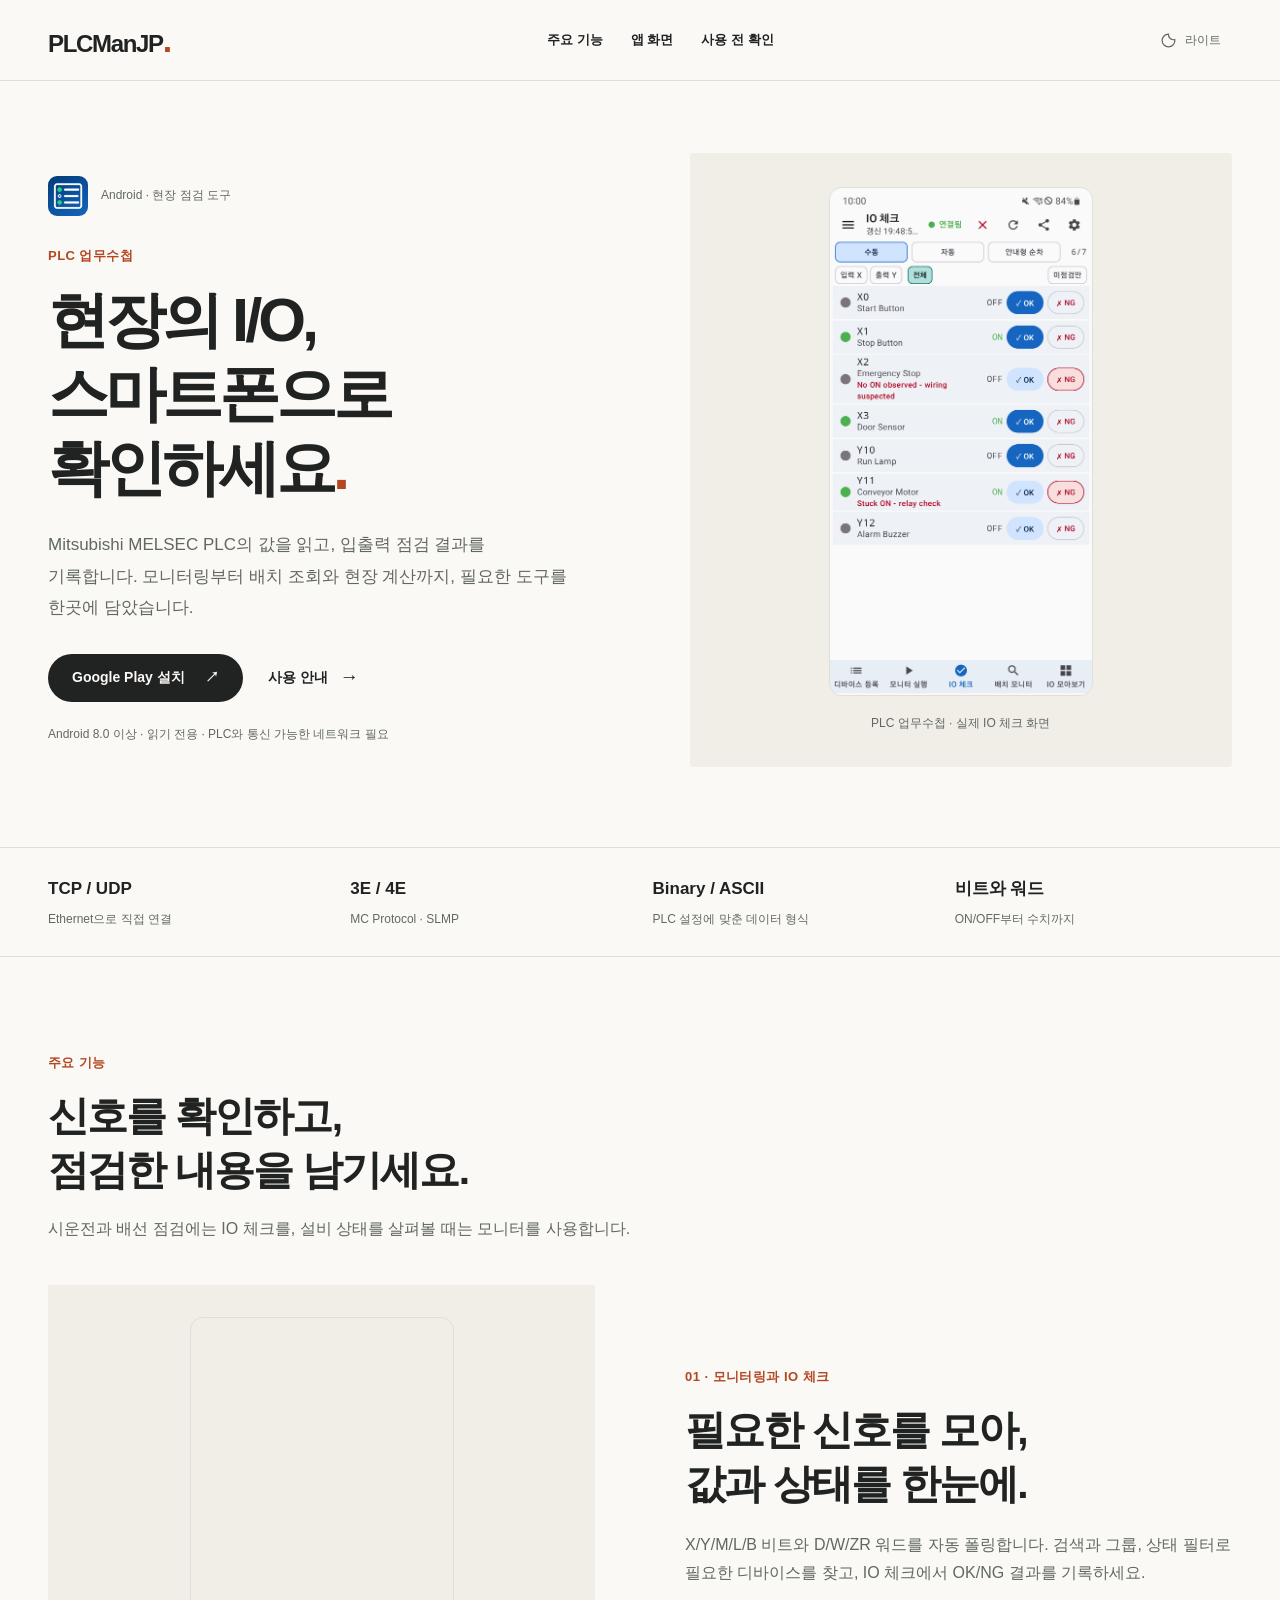
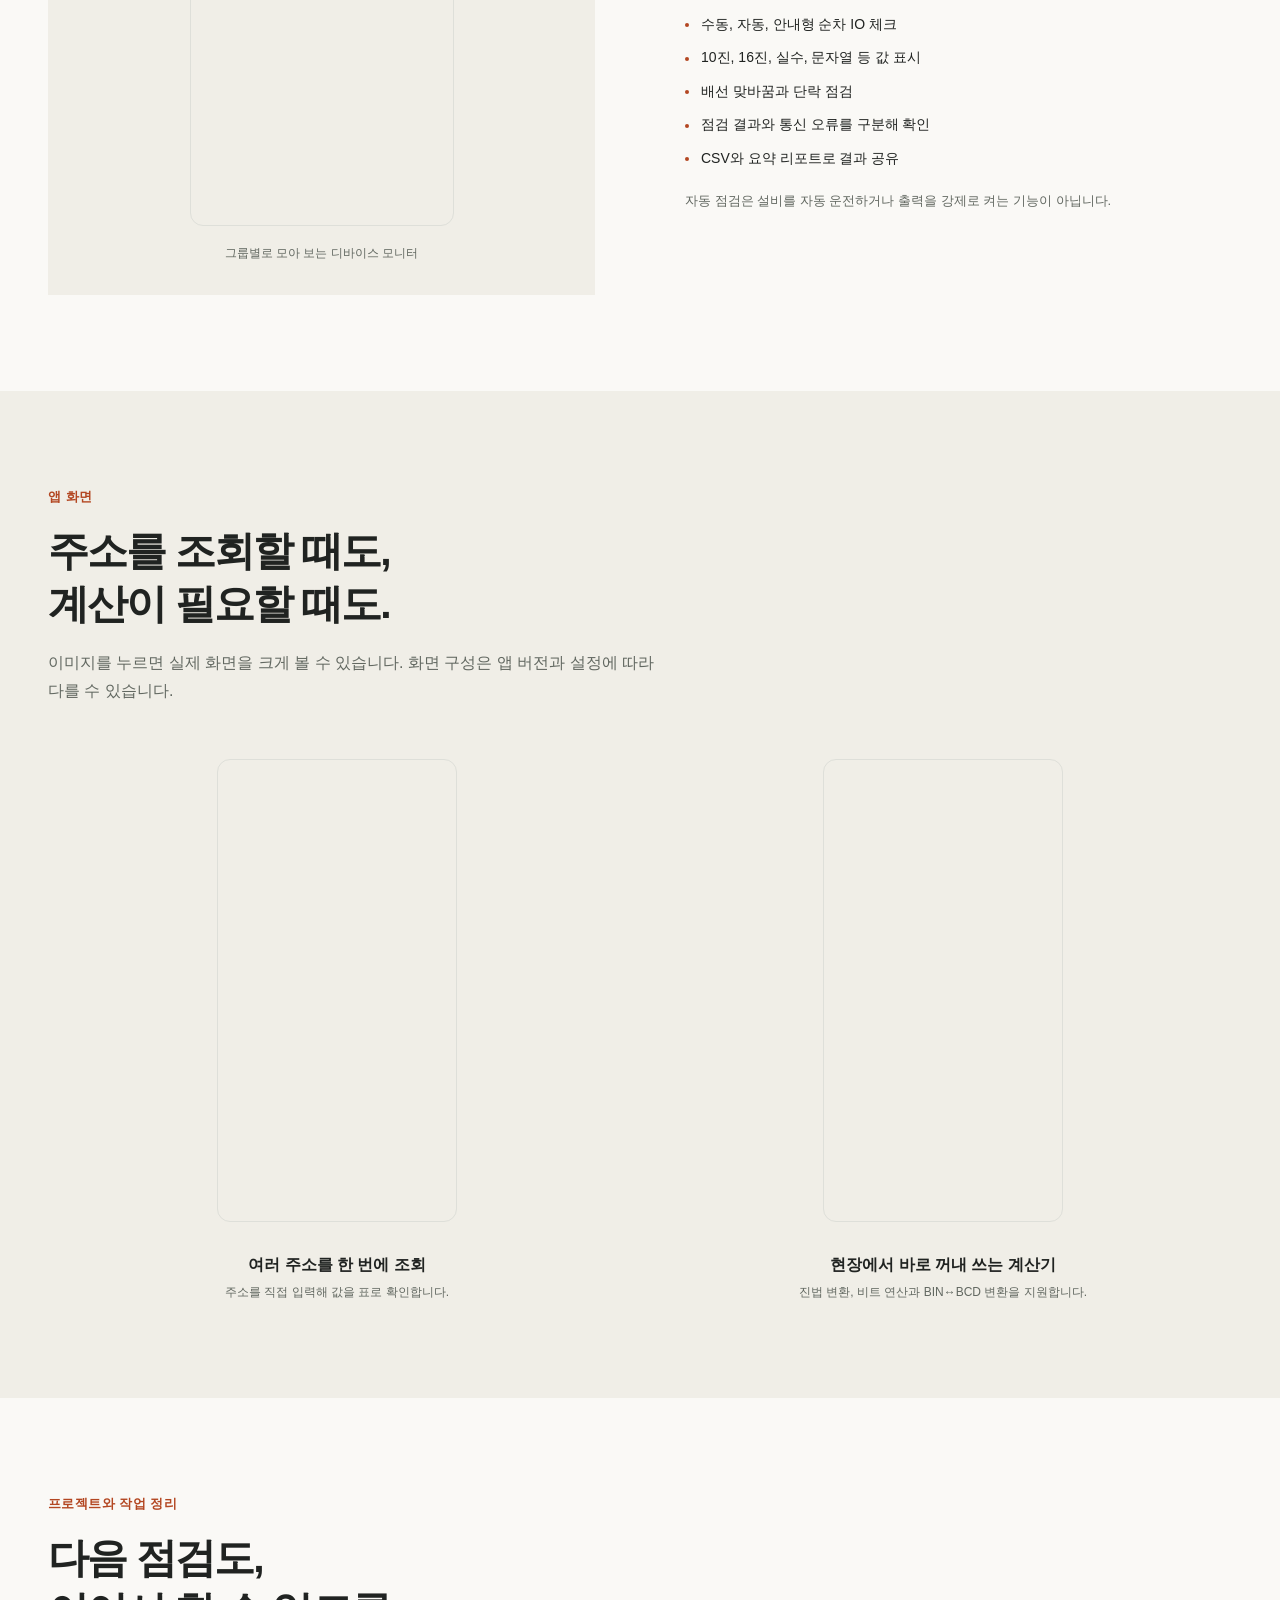
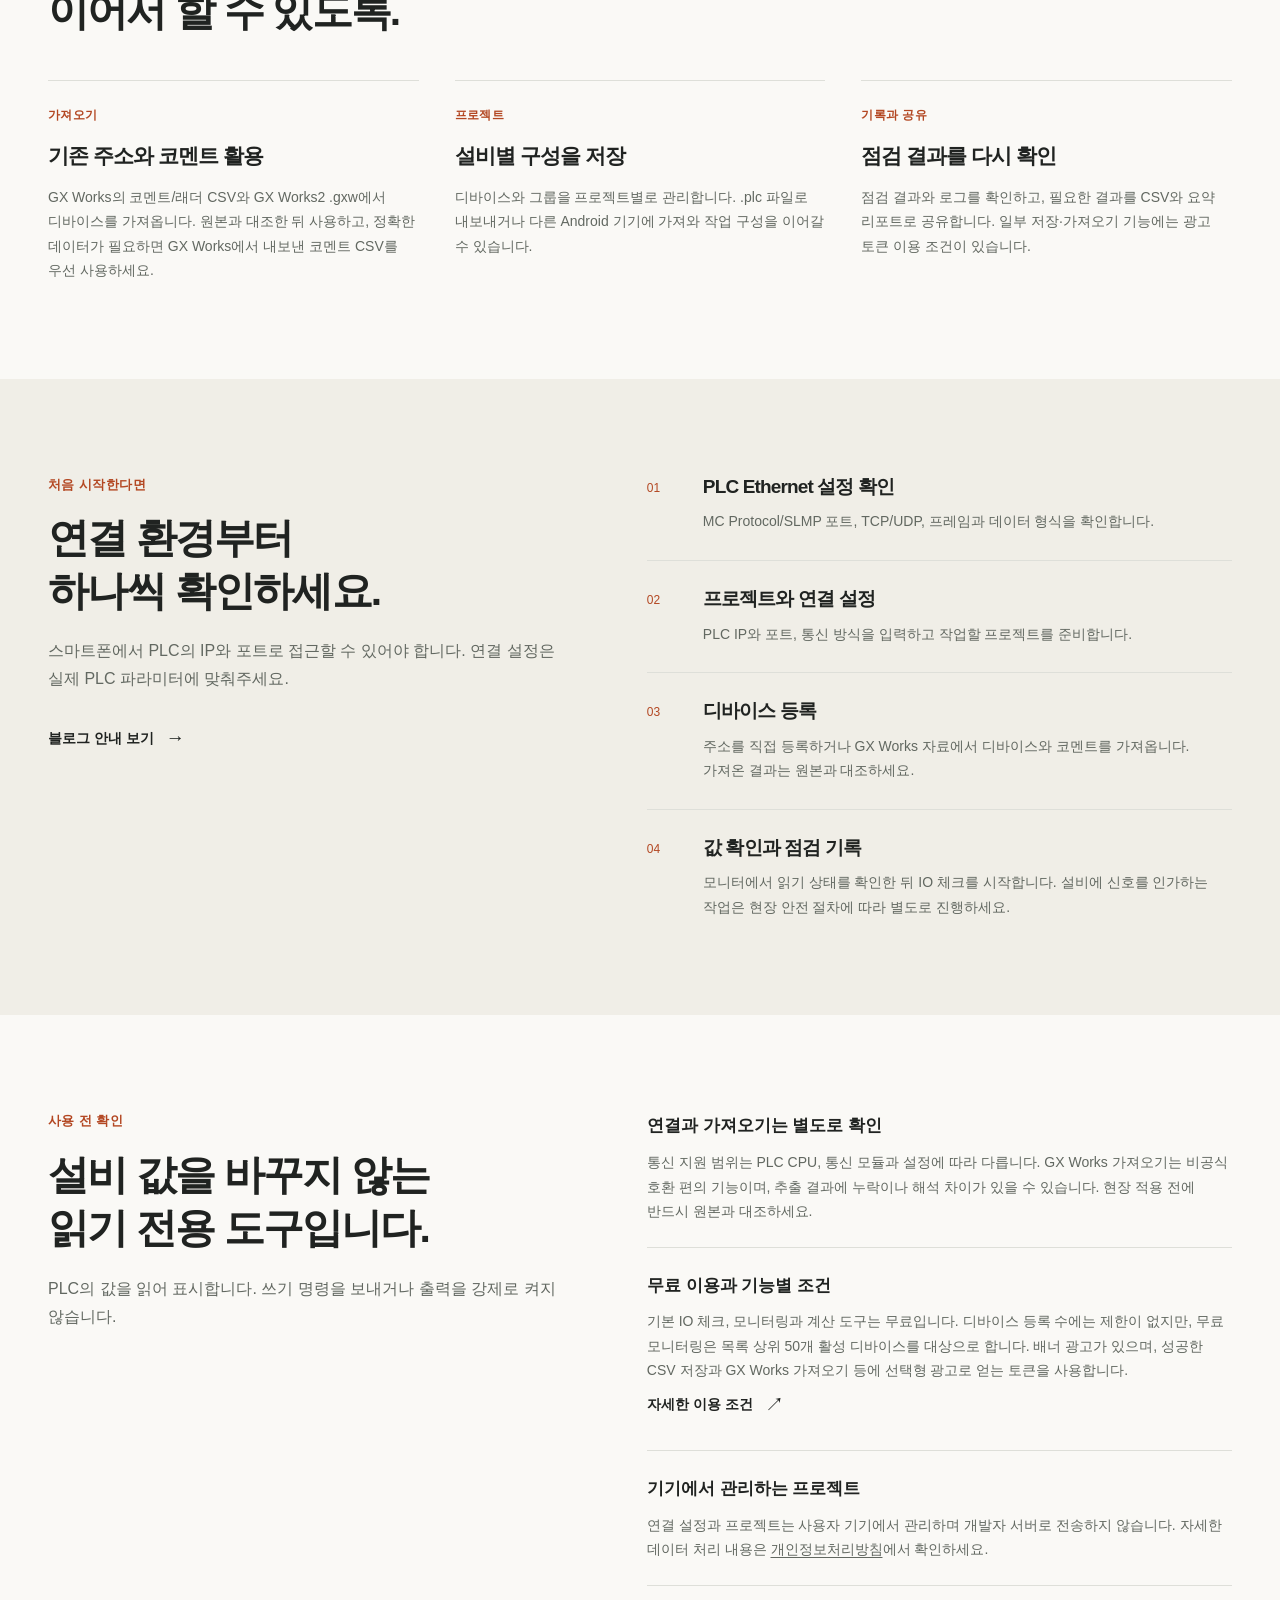
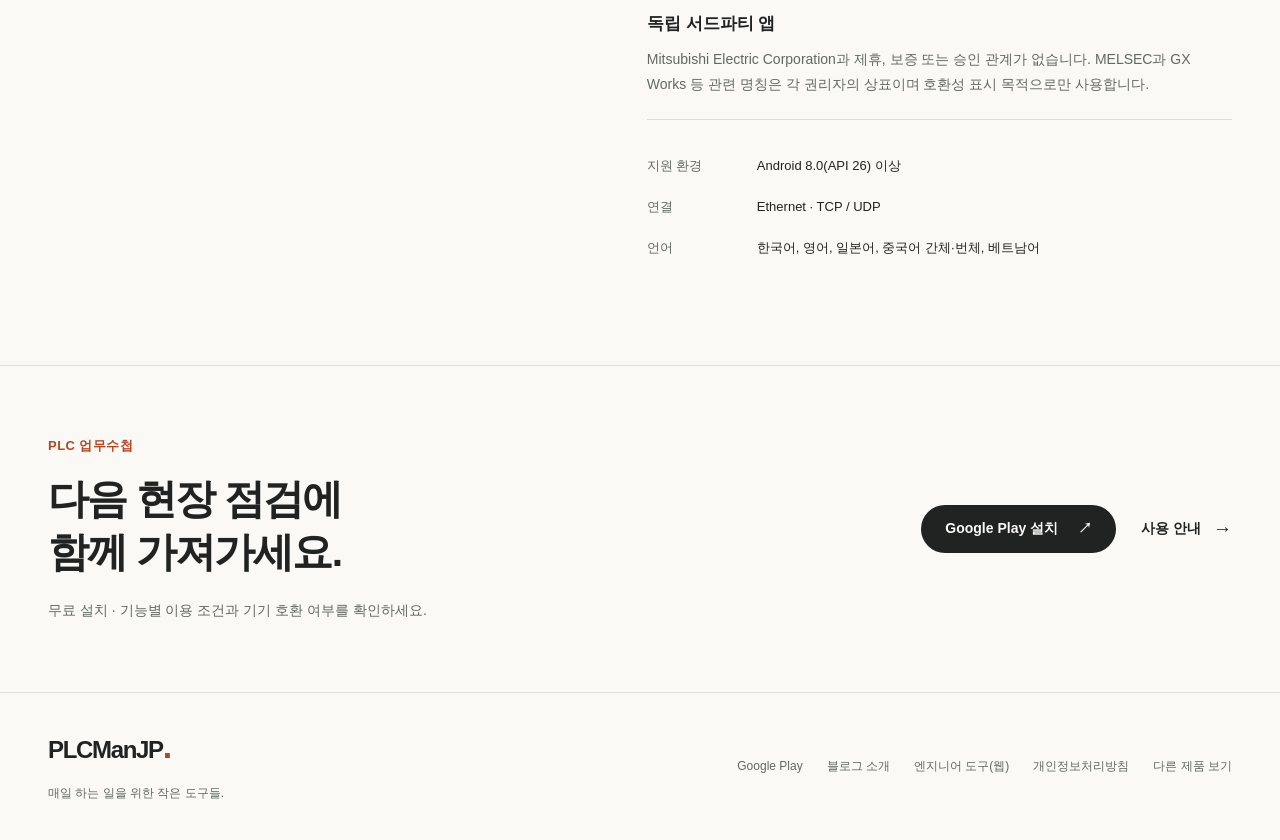
==== commit 991a34af: "chore: 앱 화면 이미지와 설명 가운데 정렬" ====
--- a/index.html
+++ b/index.html
@@ -24,7 +24,7 @@
 <link rel="icon" href="./assets/app-icon.png" type="image/png">
 <link rel="apple-touch-icon" href="./apple-touch-icon.png">
 <link rel="stylesheet" href="./assets/product.css?v=20261024">
-<link rel="stylesheet" href="./assets/styles.css?v=20261024">
+<link rel="stylesheet" href="./assets/styles.css?v=20261025-align">
 <script src="./assets/theme-init.js"></script>
 </head>
 <body class="page-plc">
@@ -69,7 +69,7 @@
         <div class="section-heading"><p class="eyebrow">앱 화면</p><h2 id="screens-title">주소를 조회할 때도,<br>계산이 필요할 때도.</h2><p>이미지를 누르면 실제 화면을 크게 볼 수 있습니다. 화면 구성은 앱 버전과 설정에 따라 다를 수 있습니다.</p></div>
         <div class="screen-grid desktop-screens plc-screens">
           <figure><a href="./assets/app-batch.png" aria-label="배치 모니터 화면 원본 보기"><img class="phone-screen" src="./assets/app-batch.png" width="1080" height="2090" loading="lazy" decoding="async" alt="D100부터 여러 워드 주소의 비트와 값을 표로 표시한 실제 배치 모니터 화면"></a><figcaption><strong>여러 주소를 한 번에 조회</strong><span>주소를 직접 입력해 값을 표로 확인합니다.</span></figcaption></figure>
-          <figure><a href="./assets/app-tools.png" aria-label="프로그래머 계산기 화면 원본 보기"><img class="phone-screen" src="./assets/app-tools.png" width="1080" height="2090" loading="lazy" decoding="async" alt="16진수, 10진수, 8진수, 2진수와 비트 연산을 확인하는 실제 프로그래머 계산기 화면"></a><figcaption><strong>현장에서 바로 꺼내 쓰는 계산기</strong><span>진법과 비트 연산, 전자기어비, 아날로그 스케일과 통신 코드 도구를 제공합니다.</span></figcaption></figure>
+          <figure><a href="./assets/app-tools.png" aria-label="프로그래머 계산기 화면 원본 보기"><img class="phone-screen" src="./assets/app-tools.png" width="1080" height="2090" loading="lazy" decoding="async" alt="16진수, 10진수, 8진수, 2진수와 비트 연산을 확인하는 실제 프로그래머 계산기 화면"></a><figcaption><strong>현장에서 바로 꺼내 쓰는 계산기</strong><span>진법 변환, 비트 연산과 BIN↔BCD 변환을 지원합니다.</span></figcaption></figure>
         </div>
       </div>
     </section>
--- a/assets/styles.css
+++ b/assets/styles.css
@@ -1,2 +1,3 @@
 /* PLC 업무수첩 — warm neutral canvas, unchanged application screenshots. */
 .page-plc .hero-visual { background: var(--soft); }
+.page-plc .plc-screens figcaption { text-align: center; }
